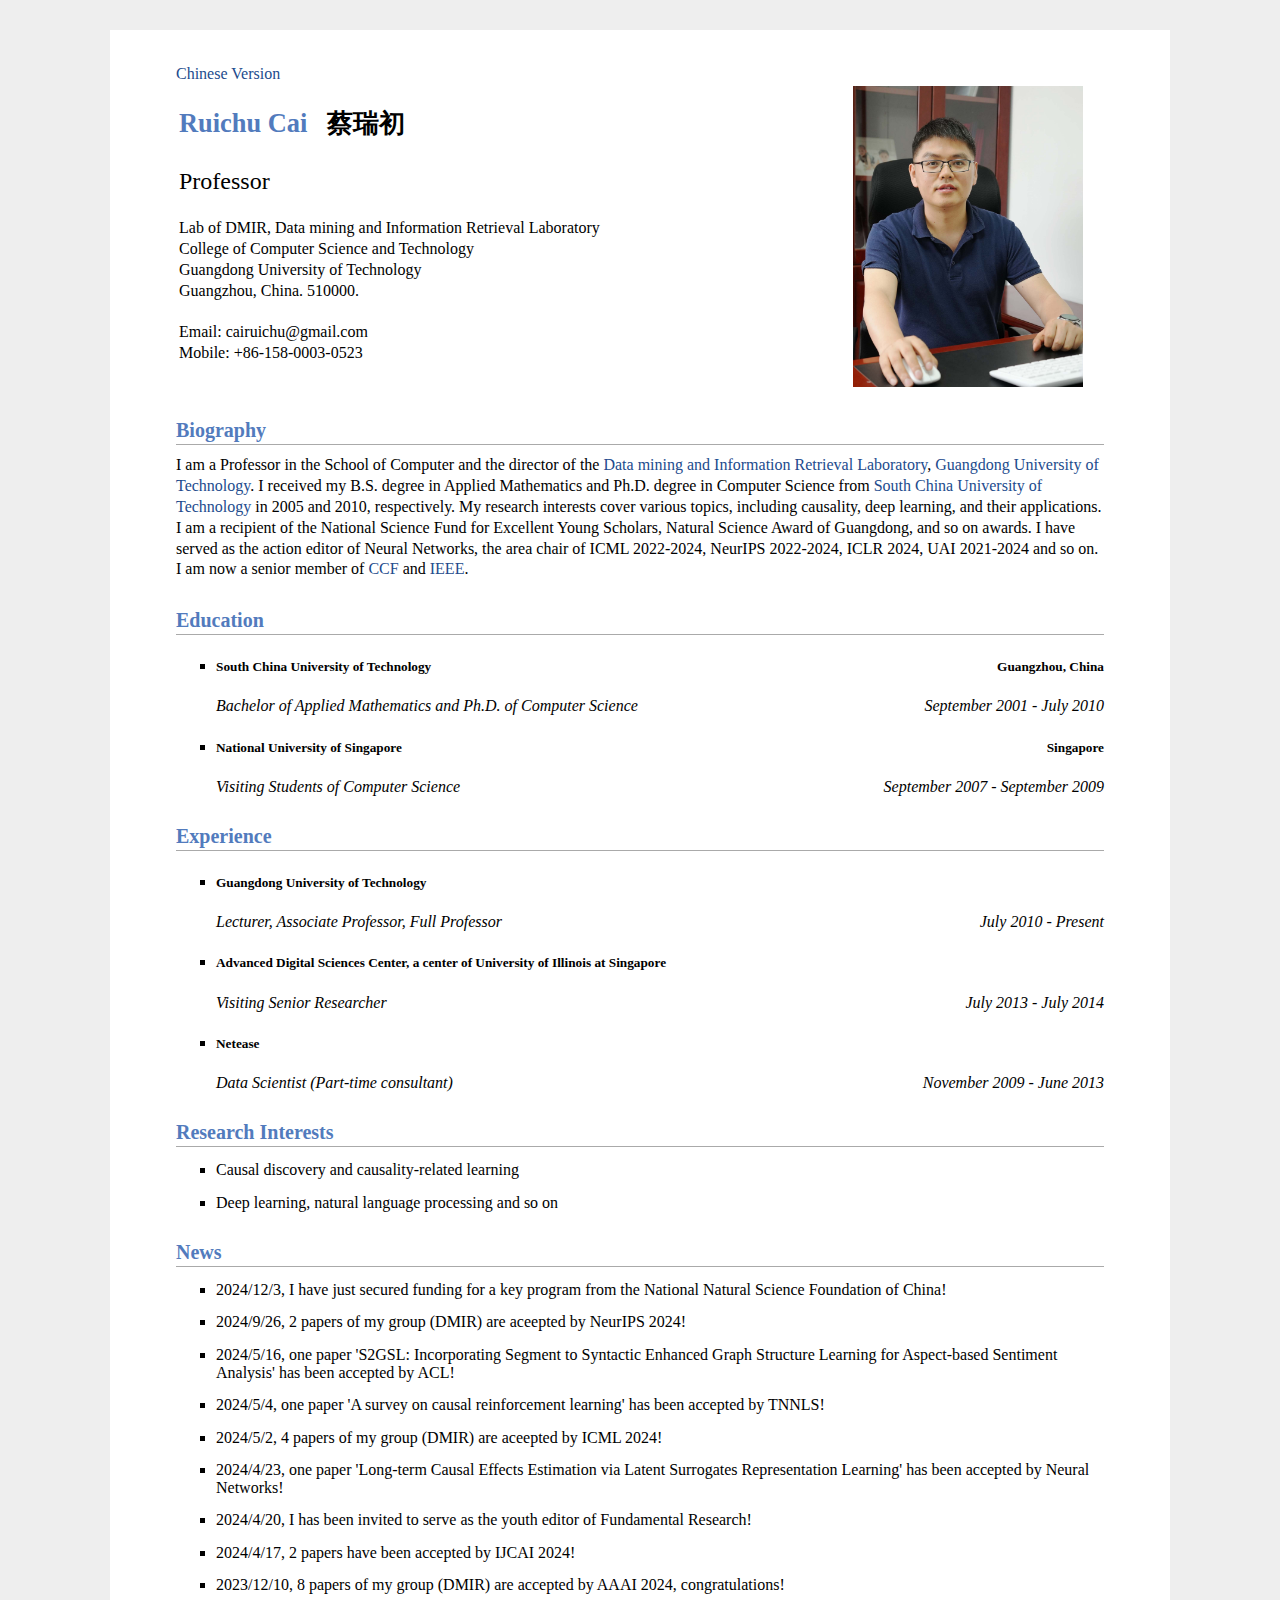
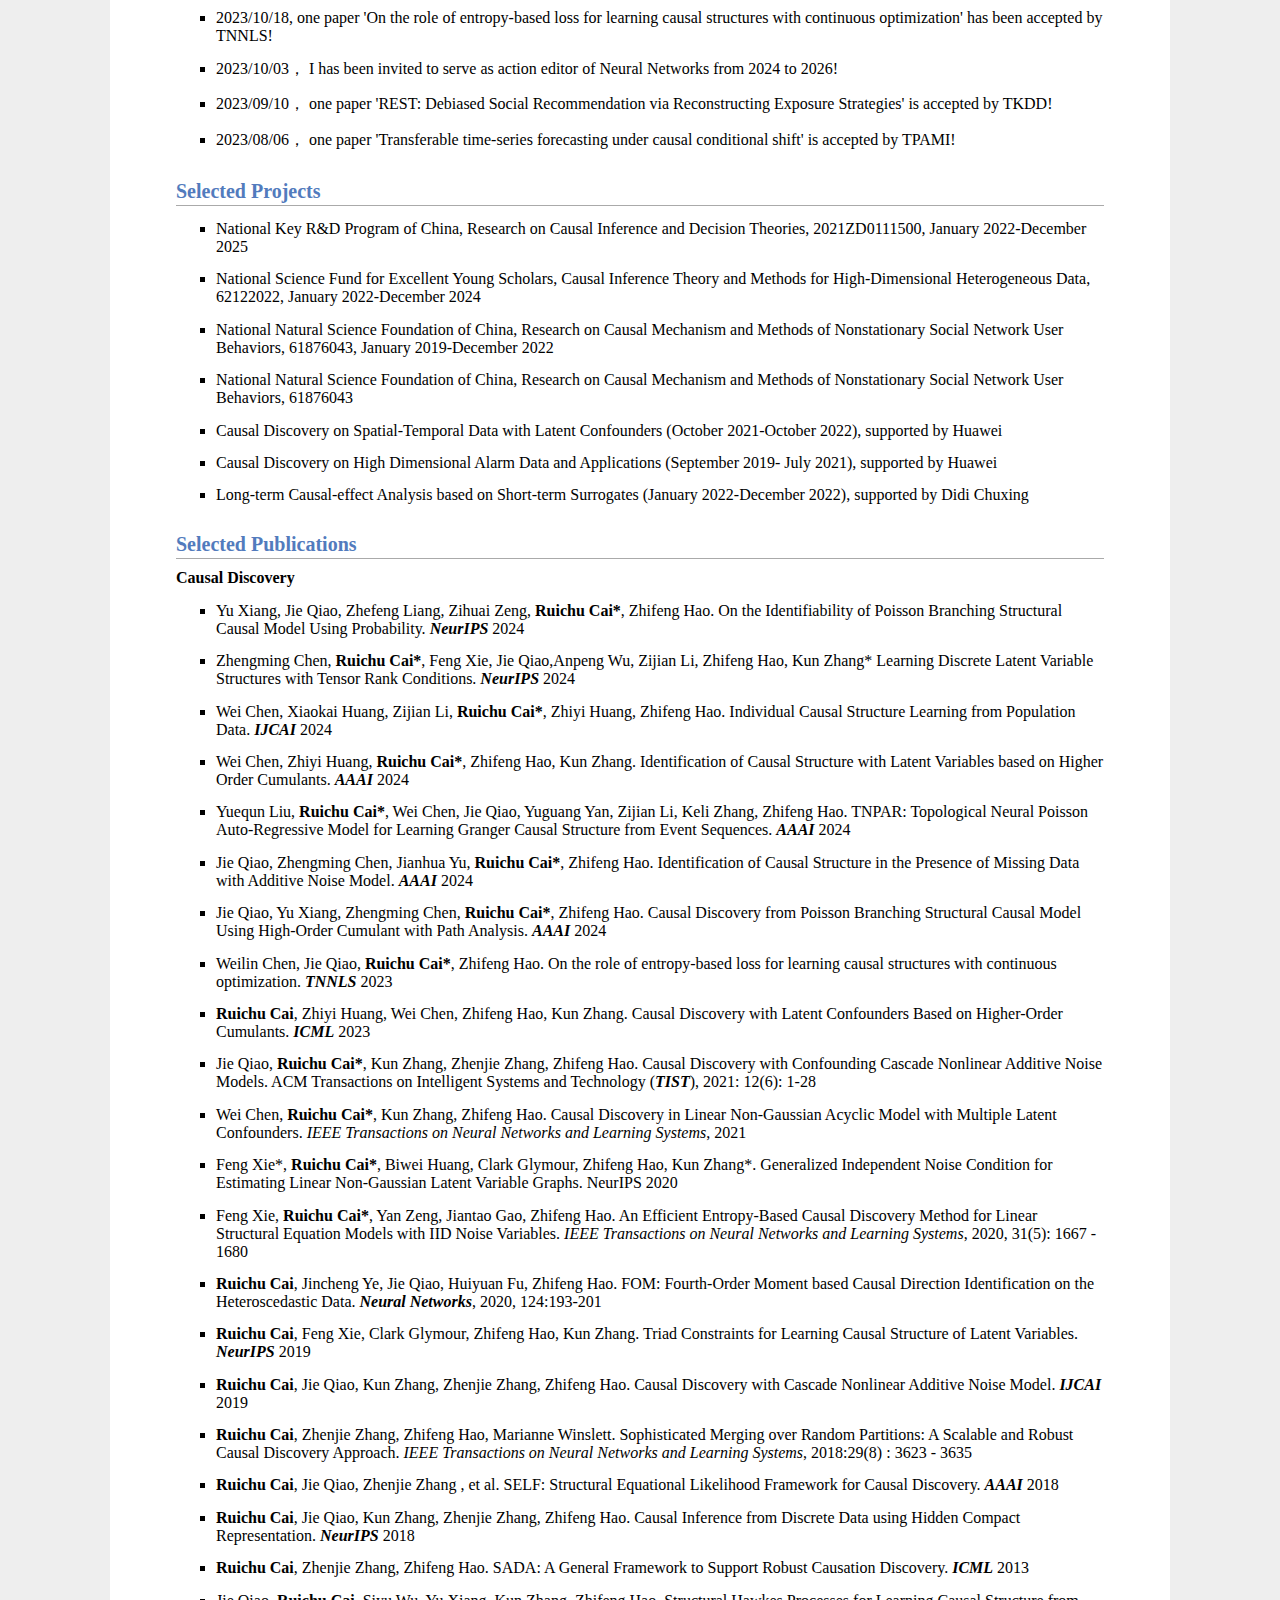
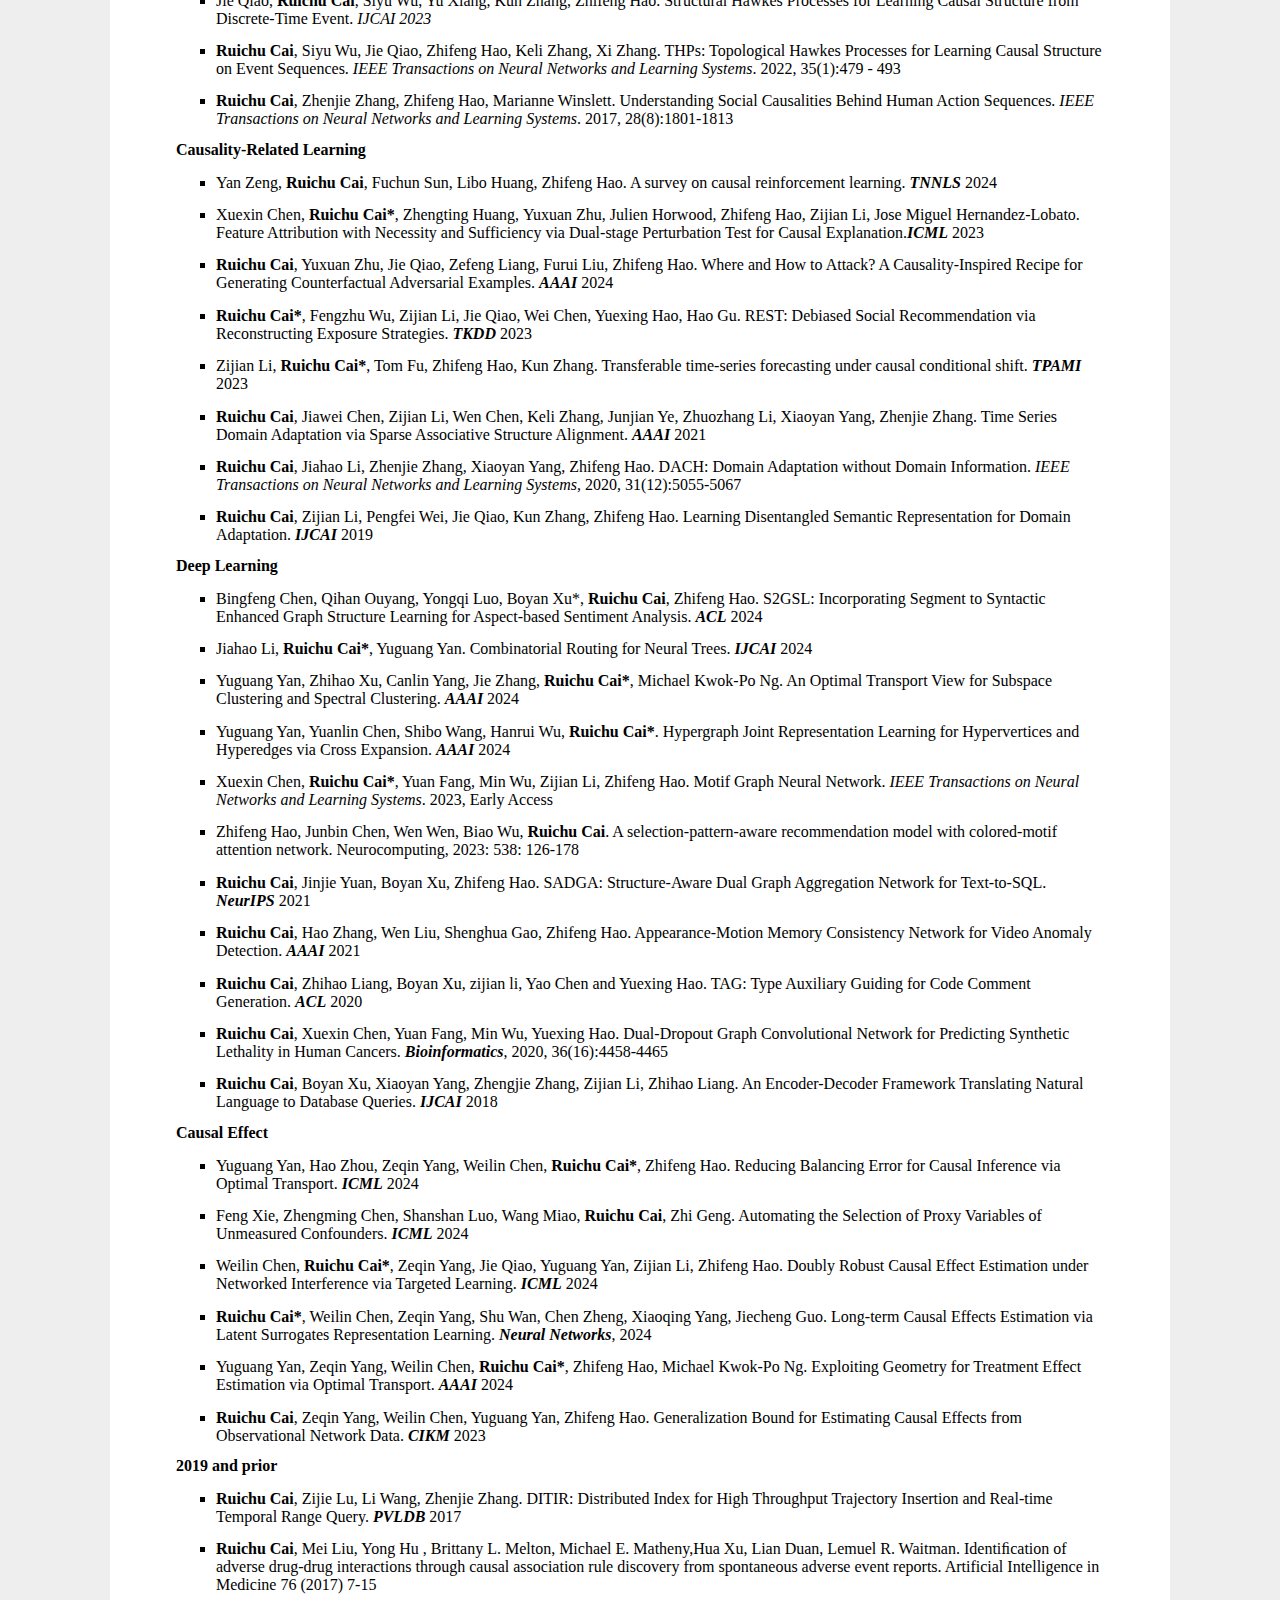
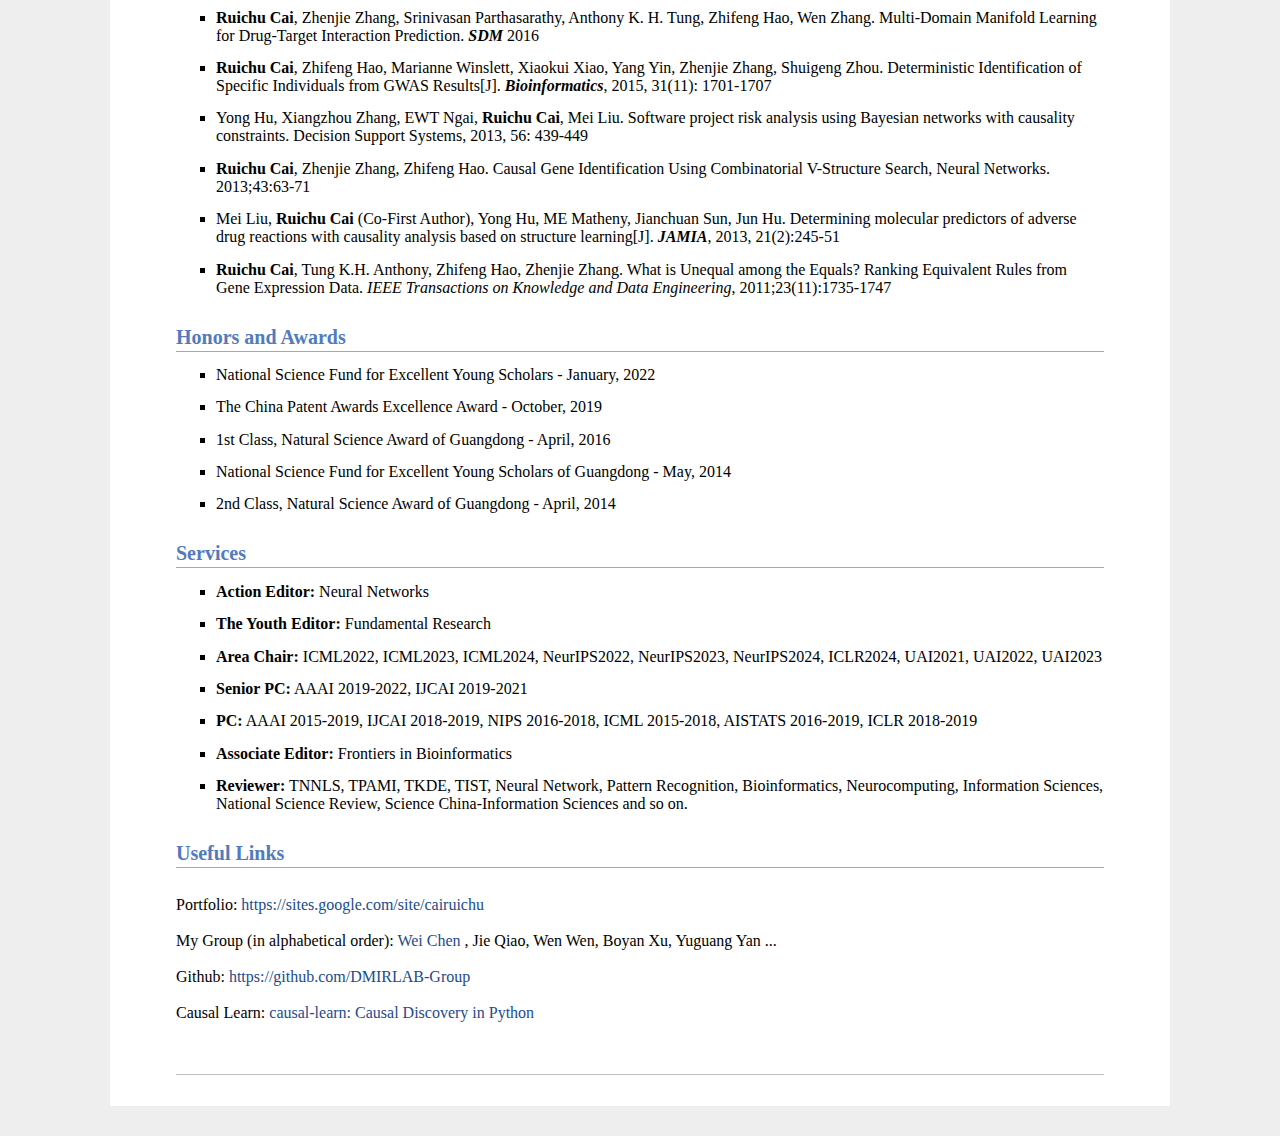
==== index.html @ 4e16a110 "Update index.html" ====
<head>
<meta name="description" content="Ruichu Cai&#39;s home page">
<meta name="google-site-verification" content="o7wvPRl4V-PTbiY5stzY3E6vs7CcZXkV3o9WI9zPx5w" />
<link rel="stylesheet" href="css/jemdoc.css" type="text/css">
<link rel="shortcut icon" href="images/gdut.png">
<title>Ruichu Cai's Homepage @ GuangDong University of Technology</title>
</head>
<body> 
<div id="layout-content" style="margin-top:25px">
<a href="/zh-cn">Chinese Version</a>

<table>
    <tbody>
        <tr>
            <td width="670">
                <div id="toptitle">
<!--                     <h1>Ruichu Cai &nbsp; <img src="images/crc_chinesename.png" height="35px" style="margin-bottom:-5px" alt=''></h1> -->
		<h1>Ruichu Cai &nbsp; <span style="color:#000000">蔡瑞初</span></h1>
                </div>
                <p>
                    <FONT size=5 face="Times New Roman">Professor</FONT><br>
                    <br>
                    Lab of DMIR, Data mining and Information Retrieval Laboratory<br>
                    College of Computer Science and Technology<br>
                    Guangdong University of Technology <br>
                    Guangzhou, China. 510000.<br>
                    <br>
                    Email: cairuichu@gmail.com
                    <br>
                    Mobile: +86-158-0003-0523
 
                </p>
            </td>
            <td>
                <img src="images/crc_photo.jpg" border="0" width="230">
            </td>
        </tr>
    </tbody>
</table>


<h2>Biography</h2>
<p>
    I am a Professor in the School of Computer and the director of the <a href="https://dmir.gdut.edu.cn/">Data mining and Information Retrieval Laboratory</a>, <a href="https://www.gdut.edu.cn/">Guangdong University of Technology</a>.
    I received my B.S. degree in Applied Mathematics and Ph.D. degree in Computer Science from <a href="https://www.scut.edu.cn/">South China University of Technology</a> in 2005 and 2010, respectively.
    My research interests cover various topics, including causality, deep learning, and their applications.
    I am a recipient of the National Science Fund for Excellent Young Scholars, Natural Science Award of Guangdong, and so on awards.
 <!--   I have served as the area chair of ICML 2022-2023, NeurIPS 2022-2023, senior PC for AAAI 2019-2022, IJCAI 2019-2022, and so on.
    I am now a member of <a href="https://www.acm.org/">ACM</a> and <a href="https://www.ccf.org.cn/">CCF</a>, and a senior member of <a href="http://www.ieee.org/">IEEE</a>.		-->
I have served as the action editor of Neural Networks, the area chair of ICML 2022-2024, NeurIPS 2022-2024, ICLR 2024, UAI 2021-2024 and so on. I am now a senior member of <a href="https://www.ccf.org.cn/">CCF</a> and <a href="http://www.ieee.org/">IEEE</a>.
</p>

<h2>Education</h2>

<ul>
    <li>
	    <h5>South China University of Technology <span style="float:right;text-align:right">Guangzhou, China</span></h5>
<!--         <span style="float:left;text-align:left"><strong>South China University of Technology</strong></span> -->
        
    </li>
    <li style="list-style:none;">
         <div><i style="float:left; text-align:left">Bachelor of Applied Mathematics and Ph.D. of Computer Science</i>
      <i style="float:right;text-align:right">September 2001 - July 2010</i></div>
		
   </li>
    <br>
    <li>
	    <h5>National University of Singapore <span style="float:right;text-align:right">Singapore</span></h5>
<!--         <span style="float:left; text-align:left"><strong>National University of Singapore</strong></span> -->
        
    </li>
    <li style="list-style:none;">
        <span style="float:left; text-align:left"><i>Visiting Students of Computer Science</i></span>
        <span style="float:right;text-align:right"><i>September 2007 - September 2009</i></span>
    </li>
</ul>	
<br>


<h2>Experience</h2>
<ul>
    <li>
	    <h5>
		    Guangdong University of Technology
	    </h5>
<!--         <div style="float:left;text-align:left"><strong>Guangdong University of Technology</strong></div> -->

    </li>
    <li style="list-style:none;">
        <span style="float:left; text-align:left"><i>Lecturer, Associate Professor, Full Professor</i></span>
        <span style="float:right;text-align:right"><i>July 2010 - Present</i></span>
    </li>
    <br>
    <li>
	    <h5>Advanced Digital Sciences Center, a center of University of Illinois at Singapore</h5>
<!--         <span style="float:left; text-align:left"><strong>Advanced Digital Sciences Center, a center of University of Illinois at Singapore</strong></span> -->

    </li>
    <li style="list-style:none;">
        <span style="float:left; text-align:left"><i>Visiting Senior Researcher</i></span>
        <span style="float:right;text-align:right"><i>July 2013 - July 2014</i></span>
    </li>
    <br>
    <li>
	    <h5>Netease</h5>
<!--         <span style="float:left; text-align:left"><strong>Netease</strong></span> -->

    </li>
    <li style="list-style:none;">
        <span style="float:left; text-align:left"><i>Data Scientist (Part-time consultant)</i></span>
        <span style="float:right;text-align:right"><i> November 2009 - June 2013</i></span>
    </li>

</ul>
<br>
<h2>Research Interests</h2>
<ul>
	<li>
        Causal discovery and causality-related learning
    </li>
	<li>
        Deep learning, natural language processing and so on
    </li>

</ul>

<h2>News</h2>
<ul>
	<li>
2024/12/3, I have just secured funding for a key program from the National Natural Science Foundation of China!
	</li>
	<li>
2024/9/26, 2 papers of my group (DMIR) are aceepted by NeurIPS 2024!
	</li>
	<li>
2024/5/16, one paper 'S2GSL: Incorporating Segment to Syntactic Enhanced Graph Structure Learning for Aspect-based Sentiment Analysis' has been accepted by ACL!
	<li>
2024/5/4, one paper 'A survey on causal reinforcement learning' has been accepted by TNNLS!
	</li>
	<li>
2024/5/2, 4 papers of my group (DMIR) are aceepted by ICML 2024!
	</li>
	<li>
2024/4/23, one paper 'Long-term Causal Effects Estimation via Latent Surrogates Representation Learning' has been accepted by Neural Networks!
	</li>
	<li>
2024/4/20, I has been invited to serve as the youth editor of Fundamental Research!
	</li>
	<li>
2024/4/17, 2 papers have been accepted by IJCAI 2024!
	</li>
	<li>
2023/12/10, 8 papers of my group (DMIR) are accepted by AAAI 2024, congratulations!		
	</li>
	<li>
2023/10/18, one paper 'On the role of entropy-based loss for learning causal structures with continuous optimization' has been accepted by TNNLS!
	</li>
	<li>
2023/10/03， I has been invited to serve as action editor of Neural Networks from 2024 to 2026!
	 </li>
	<li>
 2023/09/10， one paper 'REST: Debiased Social Recommendation via Reconstructing Exposure Strategies' is accepted by TKDD!
	 </li>
	<li>
2023/08/06， one paper 'Transferable time-series forecasting under causal conditional shift' is accepted by TPAMI!
	 </li>
		
</ul>
<h2>Selected Projects</h2>
<ul>
    <li>
        National Key R&D Program of China, Research on Causal Inference and Decision Theories, 2021ZD0111500, January 2022-December 2025
    </li>
    <li>
        National Science Fund for Excellent Young Scholars, Causal Inference Theory and Methods for High-Dimensional Heterogeneous Data, 62122022, January 2022-December 2024
    </li>
    <li>
        National Natural Science Foundation of China, Research on Causal Mechanism and Methods of Nonstationary Social Network User Behaviors, 61876043, January 2019-December 2022

    </li>
    <li>
        National Natural Science Foundation of China, Research on Causal Mechanism and Methods of Nonstationary Social Network User Behaviors, 61876043
    </li>
    <li>
        Causal Discovery on Spatial-Temporal Data with Latent Confounders (October 2021-October 2022), supported by Huawei
    </li>
    <li>
        Causal Discovery on High Dimensional Alarm Data and Applications (September 2019- July 2021), supported by Huawei
    </li>
    <li>
        Long-term Causal-effect Analysis based on Short-term Surrogates (January 2022-December 2022), supported by Didi Chuxing
    </li>
</ul>



<h2>Selected Publications<small></small></h2>

<font size="3"><b>Causal Discovery</b></font>

<ul>
	<li>
	Yu Xiang, Jie Qiao, Zhefeng Liang, Zihuai Zeng, <b>Ruichu Cai*</b>, Zhifeng Hao. On the Identifiability of Poisson Branching Structural Causal Model Using Probability.  <i><b>NeurIPS</b></i> 2024
	</li>
	<li>
	Zhengming Chen, <b>Ruichu Cai*</b>, Feng Xie, Jie Qiao,Anpeng Wu, Zijian Li, Zhifeng Hao, Kun Zhang* Learning Discrete Latent Variable Structures with Tensor Rank Conditions. <i><b>NeurIPS</b></i> 2024
	</li>
	<li>
	Wei Chen, Xiaokai Huang, Zijian Li, <b>Ruichu Cai*</b>, Zhiyi Huang, Zhifeng Hao. Individual Causal Structure Learning from Population Data. <i><b>IJCAI</b></i> 2024
	</li>
	<li>
	Wei Chen, Zhiyi Huang, <b>Ruichu Cai*</b>, Zhifeng Hao, Kun Zhang. Identification of Causal Structure with Latent Variables based on Higher Order Cumulants. <i><b>AAAI</b></i> 2024
	</li>
	<li>
	Yuequn Liu, <b>Ruichu Cai*</b>, Wei Chen, Jie Qiao, Yuguang Yan, Zijian Li, Keli Zhang, Zhifeng Hao. TNPAR: Topological Neural Poisson Auto-Regressive Model for Learning Granger Causal Structure from Event Sequences. <i><b>AAAI</b></i> 2024
	</li>
	<li>
	Jie Qiao, Zhengming Chen, Jianhua Yu, <b>Ruichu Cai*</b>, Zhifeng Hao. Identification of Causal Structure in the Presence of Missing Data with Additive Noise Model. <i><b>AAAI</b></i> 2024
	</li>
	<li>
	Jie Qiao, Yu Xiang, Zhengming Chen, <b>Ruichu Cai*</b>, Zhifeng Hao. Causal Discovery from Poisson Branching Structural Causal Model Using High-Order Cumulant with Path Analysis. <i><b>AAAI</b></i> 2024
	</li>
	<li>
	Weilin Chen, Jie Qiao, <b>Ruichu Cai*</b>, Zhifeng Hao. On the role of entropy-based loss for learning causal structures with continuous optimization. <i><b>TNNLS</b></i> 2023
	</li>
   <li>
	<b>Ruichu Cai</b>, Zhiyi Huang, Wei Chen, Zhifeng Hao, Kun Zhang. Causal Discovery with Latent Confounders Based on Higher-Order Cumulants. <i><b>ICML</b></i> 2023
    </li>
    <li>
        Jie Qiao, <b>Ruichu Cai*</b>, Kun Zhang, Zhenjie Zhang, Zhifeng Hao. Causal Discovery with Confounding Cascade Nonlinear Additive Noise Models. ACM Transactions on Intelligent Systems and Technology (<i><b>TIST</b></i>), 2021: 12(6): 1-28
    </li>
    <li>
        Wei Chen, <b>Ruichu Cai*</b>, Kun Zhang, Zhifeng Hao. Causal Discovery in Linear Non-Gaussian Acyclic Model with Multiple Latent Confounders. <i>IEEE Transactions on Neural Networks and Learning Systems</i>, 2021
    </li>
	<li>
		Feng Xie*, <b>Ruichu Cai*</b>, Biwei Huang, Clark Glymour, Zhifeng Hao, Kun Zhang*. Generalized Independent Noise Condition for Estimating Linear Non-Gaussian Latent Variable Graphs. NeurIPS 2020

	</li>
    <li>
        Feng Xie, <b>Ruichu Cai*</b>, Yan Zeng, Jiantao Gao, Zhifeng Hao. An Efficient Entropy-Based Causal Discovery Method for Linear Structural Equation Models with IID Noise Variables. <i>IEEE Transactions on Neural Networks and Learning Systems</i>, 2020, 31(5): 1667 - 1680
    </li>
    <li>
        <b>Ruichu Cai</b>, Jincheng Ye, Jie Qiao, Huiyuan Fu, Zhifeng Hao. FOM: Fourth-Order Moment based Causal Direction Identification on the Heteroscedastic Data. <i><b>Neural Networks</b></i>, 2020, 124:193-201
    </li>
    <li>
        <b>Ruichu Cai</b>, Feng Xie, Clark Glymour, Zhifeng Hao, Kun Zhang. Triad Constraints for Learning Causal Structure of Latent Variables. <i><b>NeurIPS</b></i> 2019
    </li>
    <li>
        <b>Ruichu Cai</b>, Jie Qiao, Kun Zhang, Zhenjie Zhang, Zhifeng Hao. Causal Discovery with Cascade Nonlinear Additive Noise Model. <i><b>IJCAI</b></i> 2019
    </li>
    <li>
        <b>Ruichu Cai</b>, Zhenjie Zhang, Zhifeng Hao, Marianne Winslett. Sophisticated Merging over Random Partitions: A Scalable and Robust Causal Discovery Approach. <i>IEEE Transactions on Neural Networks and Learning Systems</i>, 2018:29(8) : 3623 - 3635
    </li>
    <li>
        <b>Ruichu Cai</b>, Jie Qiao, Zhenjie Zhang , et al. SELF: Structural Equational Likelihood Framework for Causal Discovery. <i><b>AAAI</b></i> 2018
    </li>
    <li>
        <b>Ruichu Cai</b>, Jie Qiao, Kun Zhang, Zhenjie Zhang, Zhifeng Hao. Causal Inference from Discrete Data using Hidden Compact Representation. <i><b>NeurIPS</b></i> 2018
    </li>
    <li>
        <b>Ruichu Cai</b>, Zhenjie Zhang, Zhifeng Hao. SADA: A General Framework to Support Robust Causation Discovery. <i><b>ICML</b></i> 2013
    </li>
</ul>

	<ul>
    <li>
	Jie Qiao, <b>Ruichu Cai</b>, Siyu Wu, Yu Xiang, Kun Zhang, Zhifeng Hao. Structural Hawkes Processes for Learning Causal Structure from Discrete-Time Event. <i>IJCAI 2023</i>
    </li>    
    <li>
	<b>Ruichu Cai</b>, Siyu Wu, Jie Qiao, Zhifeng Hao, Keli Zhang, Xi Zhang. THPs: Topological Hawkes Processes for Learning Causal Structure on Event Sequences. <i>IEEE Transactions on Neural Networks and Learning Systems</i>. 2022, 35(1):479 - 493
    </li>
    <li>
        <b>Ruichu Cai</b>, Zhenjie Zhang, Zhifeng Hao, Marianne Winslett. Understanding Social Causalities Behind Human Action Sequences. <i>IEEE Transactions on Neural Networks and Learning Systems</i>. 2017, 28(8):1801-1813
    </li>
</ul>

<font size="3"><b>Causality-Related Learning</b></font>

<ul>
<li>
	Yan Zeng, <b>Ruichu Cai</b>, Fuchun Sun, Libo Huang, Zhifeng Hao. A survey on causal reinforcement learning. <i><b>TNNLS</b></i> 2024
</li>
<li>
	Xuexin Chen, <b>Ruichu Cai*</b>, Zhengting Huang, Yuxuan Zhu, Julien Horwood, Zhifeng Hao, Zijian Li, Jose Miguel Hernandez-Lobato. Feature Attribution with Necessity and Sufficiency via Dual-stage Perturbation Test for Causal Explanation.<i><b>ICML</b></i> 2023
</li>
<li>
	<b>Ruichu Cai</b>, Yuxuan Zhu, Jie Qiao, Zefeng Liang, Furui Liu, Zhifeng Hao.  Where and How to Attack? A Causality-Inspired Recipe for Generating Counterfactual Adversarial Examples. <i><b>AAAI</b></i> 2024
</li>
<li>
	<b>Ruichu Cai*</b>, Fengzhu Wu, Zijian Li, Jie Qiao, Wei Chen, Yuexing Hao, Hao Gu. REST: Debiased Social Recommendation via Reconstructing Exposure Strategies. <i><b>TKDD</b></i> 2023
</li>
	<li>
        Zijian Li, <b>Ruichu Cai*</b>, Tom Fu, Zhifeng Hao, Kun Zhang. Transferable time-series forecasting under causal conditional shift. <i><b>TPAMI</b></i> 2023
    </li>
    <li>
        <b>Ruichu Cai</b>, Jiawei Chen, Zijian Li, Wen Chen, Keli Zhang, Junjian Ye, Zhuozhang Li, Xiaoyan Yang, Zhenjie Zhang. Time Series Domain Adaptation via Sparse Associative Structure Alignment. <i><b>AAAI</b></i> 2021
    </li>
	<li>
	<b>Ruichu Cai</b>, Jiahao Li, Zhenjie Zhang, Xiaoyan Yang, Zhifeng Hao. DACH: Domain Adaptation without Domain Information. <i>IEEE Transactions on Neural Networks and Learning Systems</i>, 2020, 31(12):5055-5067
	</li>
    <li>
        <b>Ruichu Cai</b>, Zijian Li, Pengfei Wei, Jie Qiao, Kun Zhang, Zhifeng Hao. Learning Disentangled Semantic Representation for Domain Adaptation. <i><b>IJCAI</b></i> 2019
    </li>
</ul>



<font size="3"><b>Deep Learning</b></font>

<ul>
<li>
	Bingfeng Chen, Qihan Ouyang, Yongqi Luo, Boyan Xu*, <b>Ruichu Cai</b>, Zhifeng Hao. S2GSL: Incorporating Segment to Syntactic Enhanced Graph Structure Learning for Aspect-based Sentiment Analysis. <i><b>ACL</b></i> 2024
</li>
<li>
	Jiahao Li, <b>Ruichu Cai*</b>, Yuguang Yan. Combinatorial Routing for Neural Trees. <i><b>IJCAI</b></i> 2024
</li>
<li>
	Yuguang Yan, Zhihao Xu, Canlin Yang, Jie Zhang, <b>Ruichu Cai*</b>, Michael Kwok-Po Ng. An Optimal Transport View for Subspace Clustering and Spectral Clustering. <i><b>AAAI</b></i> 2024
</li>
<li>
	Yuguang Yan, Yuanlin Chen, Shibo Wang, Hanrui Wu, <b>Ruichu Cai*</b>. Hypergraph Joint Representation Learning for Hypervertices and Hyperedges via Cross Expansion. <i><b>AAAI</b></i> 2024
</li>
	<li>
	Xuexin Chen, <b>Ruichu Cai*</b>, Yuan Fang, Min Wu, Zijian Li, Zhifeng Hao. Motif Graph Neural Network. <i>IEEE Transactions on Neural Networks and Learning Systems</i>. 2023, Early Access	
	 </li>

	<li>
	Zhifeng Hao, Junbin Chen, Wen Wen, Biao Wu, <b>Ruichu Cai</b>. A selection-pattern-aware recommendation model with colored-motif attention network. Neurocomputing, 2023: 538: 126-178	
	 </li>
    <li>
        <b>Ruichu Cai</b>, Jinjie Yuan, Boyan Xu, Zhifeng Hao. SADGA: Structure-Aware Dual Graph Aggregation Network for Text-to-SQL. <i><b>NeurIPS</b></i> 2021
    </li>
    <li>
        <b>Ruichu Cai</b>, Hao Zhang, Wen Liu, Shenghua Gao, Zhifeng Hao. Appearance-Motion Memory Consistency Network for Video Anomaly Detection. <i><b>AAAI</b></i> 2021
    </li>
    <li>
        <b>Ruichu Cai</b>, Zhihao Liang, Boyan Xu, zijian li, Yao Chen and Yuexing Hao. TAG: Type Auxiliary Guiding for Code Comment Generation. <i><b>ACL</b></i> 2020
   </li>
   <li>
        <b>Ruichu Cai</b>, Xuexin Chen, Yuan Fang, Min Wu, Yuexing Hao. Dual-Dropout Graph Convolutional Network for Predicting Synthetic Lethality in Human Cancers. <i><b>Bioinformatics</b></i>, 2020, 36(16):4458-4465
    </li>
    <li>
        <b>Ruichu Cai</b>, Boyan Xu, Xiaoyan Yang, Zhengjie Zhang, Zijian Li, Zhihao Liang. An Encoder-Decoder Framework Translating Natural Language to Database Queries. <i><b>IJCAI</b></i> 2018
    </li>
</ul>

<font size="3"><b>Causal Effect </b></font>
<ul>
	<li>
	Yuguang Yan, Hao Zhou, Zeqin Yang, Weilin Chen, <b>Ruichu Cai*</b>, Zhifeng Hao. Reducing Balancing Error for Causal Inference via Optimal Transport. <i><b>ICML</b></i> 2024
	</li>
	<li>
	Feng Xie, Zhengming Chen, Shanshan Luo, Wang Miao, <b>Ruichu Cai</b>, Zhi Geng. Automating the Selection of Proxy Variables of Unmeasured Confounders. <i><b>ICML</b></i> 2024
	</li>
	<li>
	Weilin Chen, <b>Ruichu Cai*</b>, Zeqin Yang, Jie Qiao, Yuguang Yan, Zijian Li, Zhifeng Hao. Doubly Robust Causal Effect Estimation under Networked Interference via Targeted Learning. <i><b>ICML</b></i> 2024
	</li>
	<li>
<b>Ruichu Cai*</b>, Weilin Chen, Zeqin Yang, Shu Wan, Chen Zheng, Xiaoqing Yang, Jiecheng Guo. Long-term Causal Effects Estimation via Latent Surrogates Representation Learning. <i><b>Neural Networks</b></i>, 2024
</li>
	<li>
	Yuguang Yan, Zeqin Yang, Weilin Chen, <b>Ruichu Cai*</b>, Zhifeng Hao, Michael Kwok-Po Ng. Exploiting Geometry for Treatment Effect Estimation via Optimal Transport. <i><b>AAAI</b></i> 2024
	</li>
	<li>
	<b>Ruichu Cai</b>, Zeqin Yang, Weilin Chen, Yuguang Yan, Zhifeng Hao. Generalization Bound for Estimating Causal Effects from Observational Network Data. <i><b>CIKM</b></i> 2023
	</li>
</ul>
	
<font size="3"><b>2019 and prior</b></font>
<ul>
    <li>
        <b>Ruichu Cai</b>, Zijie Lu, Li Wang, Zhenjie Zhang. DITIR: Distributed Index for High Throughput Trajectory Insertion and Real-time Temporal Range Query. <i><b>PVLDB</b></i> 2017
    </li>
	<li>
	<b>Ruichu Cai</b>, Mei Liu, Yong Hu , Brittany L. Melton, Michael E. Matheny,Hua Xu, Lian Duan, Lemuel R. Waitman. Identiﬁcation of adverse drug-drug interactions through causal association rule discovery from spontaneous adverse event reports. Artificial Intelligence in Medicine 76 (2017) 7-15
	</li>
    <li>
        <b>Ruichu Cai</b>, Zhenjie Zhang, Srinivasan Parthasarathy, Anthony K. H. Tung, Zhifeng Hao, Wen Zhang. Multi-Domain Manifold Learning for Drug-Target Interaction Prediction. <i><b>SDM</b></i> 2016
    </li>

    <li>
        <b>Ruichu Cai</b>, Zhifeng Hao, Marianne Winslett, Xiaokui Xiao, Yang Yin, Zhenjie Zhang, Shuigeng Zhou. Deterministic Identification of Specific Individuals from GWAS Results[J]. <i><b>Bioinformatics</b></i>, 2015, 31(11): 1701-1707
    </li>
	<li>
	Yong Hu, Xiangzhou Zhang, EWT Ngai, <b>Ruichu Cai</b>, Mei Liu. Software project risk analysis using Bayesian networks with causality constraints. Decision Support Systems, 2013, 56: 439-449
	</li>
	<li>
	<b>Ruichu Cai</b>, Zhenjie Zhang, Zhifeng Hao. Causal Gene Identification Using Combinatorial V-Structure Search, Neural Networks. 2013;43:63-71	
	</li>
	<li>
		Mei Liu, <b>Ruichu Cai</b> (Co-First Author), Yong Hu, ME Matheny, Jianchuan Sun, Jun Hu. Determining molecular predictors of adverse drug reactions with causality analysis based on structure learning[J]. <i><b>JAMIA</b></i>, 2013, 21(2):245-51

	</li>
    <li>
        <b>Ruichu Cai</b>, Tung K.H. Anthony, Zhifeng Hao, Zhenjie Zhang. What is Unequal among the Equals? Ranking Equivalent Rules from Gene Expression Data. <i>IEEE Transactions on Knowledge and Data Engineering</i>, 2011;23(11):1735-1747
    </li>
</ul>





<h2>Honors and Awards<small></small></h2>
    <ul>
        <li>
            National Science Fund for Excellent Young Scholars - January, 2022
        </li>
        <li>
            The China Patent Awards Excellence Award - October, 2019
        </li>
        <li>
            1st Class, Natural Science Award of Guangdong - April, 2016
        </li>
        <li>
            National Science Fund for Excellent Young Scholars of Guangdong - May, 2014
        </li>
        <li>
            2nd Class, Natural Science Award of Guangdong - April, 2014
        </li>
    </ul>

<h2>Services<small></small></h2>
    <ul>
	     <li>
            <strong>Action Editor:</strong> Neural Networks
        </li>
	    <li>
            <strong> The Youth Editor:</strong> Fundamental Research
        </li>
        <li>
            <strong>Area Chair:</strong> ICML2022, ICML2023, ICML2024, NeurIPS2022, NeurIPS2023, NeurIPS2024, ICLR2024, UAI2021, UAI2022, UAI2023
        </li>
        <li>
            <strong>Senior PC:</strong> AAAI 2019-2022, IJCAI 2019-2021
        </li>
        <li>
            <strong>PC:</strong> AAAI 2015-2019, IJCAI 2018-2019, NIPS 2016-2018, ICML 2015-2018, AISTATS 2016-2019, ICLR 2018-2019
        </li>
        <li>
            <strong>Associate Editor:</strong> Frontiers in Bioinformatics
        </li>
        <li>
            <strong>Reviewer:</strong> TNNLS, TPAMI, TKDE, TIST, Neural Network, Pattern Recognition, Bioinformatics, Neurocomputing, Information Sciences, National Science Review, Science China-Information Sciences and so on.
        </li>
    </ul>
	
<h2>Useful Links</h2>
<br>
Portfolio:  <a href="https://sites.google.com/site/cairuichu">https://sites.google.com/site/cairuichu </a>
<br>
<br>
My Group (in alphabetical order):   <a href="https://chenweidelight.github.io/">Wei Chen </a>, Jie Qiao, Wen Wen, Boyan Xu, Yuguang Yan ... 
<br>	
<br>
Github: <a href="https://github.com/DMIRLAB-Group">https://github.com/DMIRLAB-Group
</a>
<br>
<br>
Causal Learn: <a href="https://github.com/py-why/causal-learn"> causal-learn: Causal Discovery in Python
</a>
	
<div id="footer">
    <div id="footer-text"></div>
</div>

</div>


</body>
---- css/jemdoc.css ----
/* Default css file for jemdoc. */

table#tlayout {
    border: none;
    border-collapse: separate;
    background: white;
}
/*
body {
    background: white;
    padding-bottom: 8px;
    margin: 0;
}
*/
html {
  background-color: #eeeeee;
}

body {
  font-family: Georgia, serif;
  color: #000;
  background-color: #ffffff;
  text-align:left; /* for IE */
  margin-top: 30px;
  margin-bottom: 30px;
  margin-left: auto;
  margin-right: auto;
  padding-left:  50px;
  padding-right: 50px;
  padding-top: 10px;
  padding-bottom: 30px;
  max-width: 960px;
}

#layout-menu {
    background: #f6f6f6;
    border: 1px solid #dddddd;
    padding-top: 0.5em;
    padding-left: 8px;
    padding-right: 8px;
    font-size: 1.0em;
    width: auto;
    white-space: nowrap;
    text-align: left;
    vertical-align: top;
}

#layout-menu td {
    background: #f4f4f4;
    vertical-align: top;
}

#layout-content {
    padding-top: 0.0em;
    padding-left: 1.0em;
    padding-right: 1.0em;
    border: none;
    background: white;
    text-align: left;
    vertical-align: top;
}

#layout-menu a {
    line-height: 1.5em;
    margin-left: 0.5em;
}

tt {
    background: #ffffdd;
}

pre, tt {
    font-size: 90%;
    font-family: monaco, monospace;
}

a, a > tt {
    color: #224b8d;
    text-decoration: none;
}

a:hover {
    border-bottom: 1px gray dotted;
}

#layout-menu a.current:link, #layout-menu a.current:visited {
    color: #022b6d;
    border-bottom: 1px gray solid;
}
#layout-menu a:link, #layout-menu a:visited, #layout-menu a:hover {
    color: #527bbd;
    text-decoration: none;
}
#layout-menu a:hover {
    text-decoration: none;
}

div.menu-category {
    border-bottom: 1px solid gray;
    margin-top: 0.8em;
    padding-top: 0.2em;
    padding-bottom: 0.1em;
    font-weight: bold;
}

div.menu-item {
    padding-left: 16px;
    text-indent: -16px;
}

div#toptitle {
    padding-bottom: 0.2em;
    margin-bottom: 1.5em;
    /*border-bottom: 3px double gray;*/
}

/* Reduce space if we begin the page with a title. */
div#toptitle + h2, div#toptitle + h3 {
    margin-top: 0em;
}

div#subtitle {
    margin-top: 0.0em;
    margin-bottom: 0.0em;
    padding-top: 0em;
    padding-bottom: 0.1em;
}

em {
    font-style: italic;
}

strong {
    font-weight: bold;
}

h4{
    color:#222222;
}

h1, h2, h3 {
    color: #527bbd;
    margin-top: 0.7em;
    margin-bottom: 0.5em;
    padding-bottom: 0.2em;
    line-height: 1.0;
    padding-top: 0.5em;
    border-bottom: 1px solid #aaaaaa;
}

h1 p {
    color: #000000;
}

h1 {
    font-size: 165%;
    padding-bottom: 0.3em;
}

h2 {
    padding-top: 0.8em;
    font-size: 125%;
}

h2 + h3 {
    padding-top: 0.2em;
}

h3 {
    font-size: 110%;
    border-bottom: none;
}

p {
    margin-top: 0.0em;
    margin-bottom: 0.8em;
    padding: 0;
    line-height: 1.3;
}

pre {
    padding: 0;
    margin: 0;
}

div#footer {
    font-size: small;
    border-top: 1px solid #c0c0c0;
    padding-top: 0.1em;
    margin-top: 4.0em;
    color: #c0c0c0;
}

div#footer a {
    color: #80a0b0;
}

div#footer-text {
    float: left;
    padding-bottom: 8px;
}

ul, ol, dl {
    margin-top: 0.2em;
    padding-top: 0;
    margin-bottom: 0.8em;
}

dt {
    margin-top: 0.5em;
    margin-bottom: 0;
}

dl {
    margin-left: 20px;
}

dd {
    color: #222222;
}

dd > *:first-child {
    margin-top: 0;
}

ul {
    list-style-position: outside;
    list-style-type: square;
}

p + ul, p + ol {
    margin-top: -0.5em;
}

li {
    margin-top:0.9em;
}

ol {
    list-style-position: outside;
    list-style-type: decimal;
}

li p, dd p {
    margin-bottom: 0.3em;
}


ol ol {
    list-style-type: lower-alpha;
}

ol ol ol {
    list-style-type: lower-roman;
}

p + div.codeblock {
    margin-top: -0.6em;
}

div.codeblock, div.infoblock {
    margin-right: 0%;
    margin-top: 1.2em;
    margin-bottom: 1.3em;
}

div.blocktitle {
    font-weight: bold;
    color: #cd7b62;
    margin-top: 1.2em;
    margin-bottom: 0.1em;
}

div.blockcontent {
    border: 1px solid silver;
    padding: 0.3em 0.5em;
}

div.infoblock > div.blockcontent {
    background: #ffffee;
}

div.blockcontent p + ul, div.blockcontent p + ol {
    margin-top: 0.4em;
}

div.infoblock p {
    margin-bottom: 0em;
}

div.infoblock li p, div.infoblock dd p {
    margin-bottom: 0.5em;
}

div.infoblock p + p {
    margin-top: 0.8em;
}

div.codeblock > div.blockcontent {
    background: #f6f6f6;
}

span.pycommand {
    color: #000070;
}

span.statement {
    color: #008800;
}
span.builtin {
    color: #000088;
}
span.special {
    color: #990000;
}
span.operator {
    color: #880000;
}
span.error {
    color: #aa0000;
}
span.comment, span.comment > *, span.string, span.string > * {
    color: #606060;
}

@media print {
    #layout-menu { display: none; }
}

#fwtitle {
    margin: 2px;
}

#fwtitle #toptitle {
    padding-left: 0.5em;
    margin-bottom: 0.5em;
}

#layout-content h1:first-child, #layout-content h2:first-child, #layout-content h3:first-child {
    margin-top: -0.7em;
}

div#toptitle h1, #layout-content div#toptitle h1 {
    margin-bottom: 0.0em;
    padding-bottom: 0.1em;
    padding-top: 0;
    margin-top: 0.5em;
    border-bottom: none;
}

img.eq {
    padding: 0;
    padding-left: 0.1em;
    padding-right: 0.1em;
    margin: 0;
}

img.eqwl {
    padding-left: 2em;
    padding-top: 0.6em;
    padding-bottom: 0.2em;
    margin: 0;
}

table + table {
    margin-top: 1em;
}

tr.heading {
    font-weight: bold;
    border-bottom: 2px solid black;
}

img {
    border: none;
}

table.imgtable, table.imgtable td {
    border: none;
    text-align: left;
}
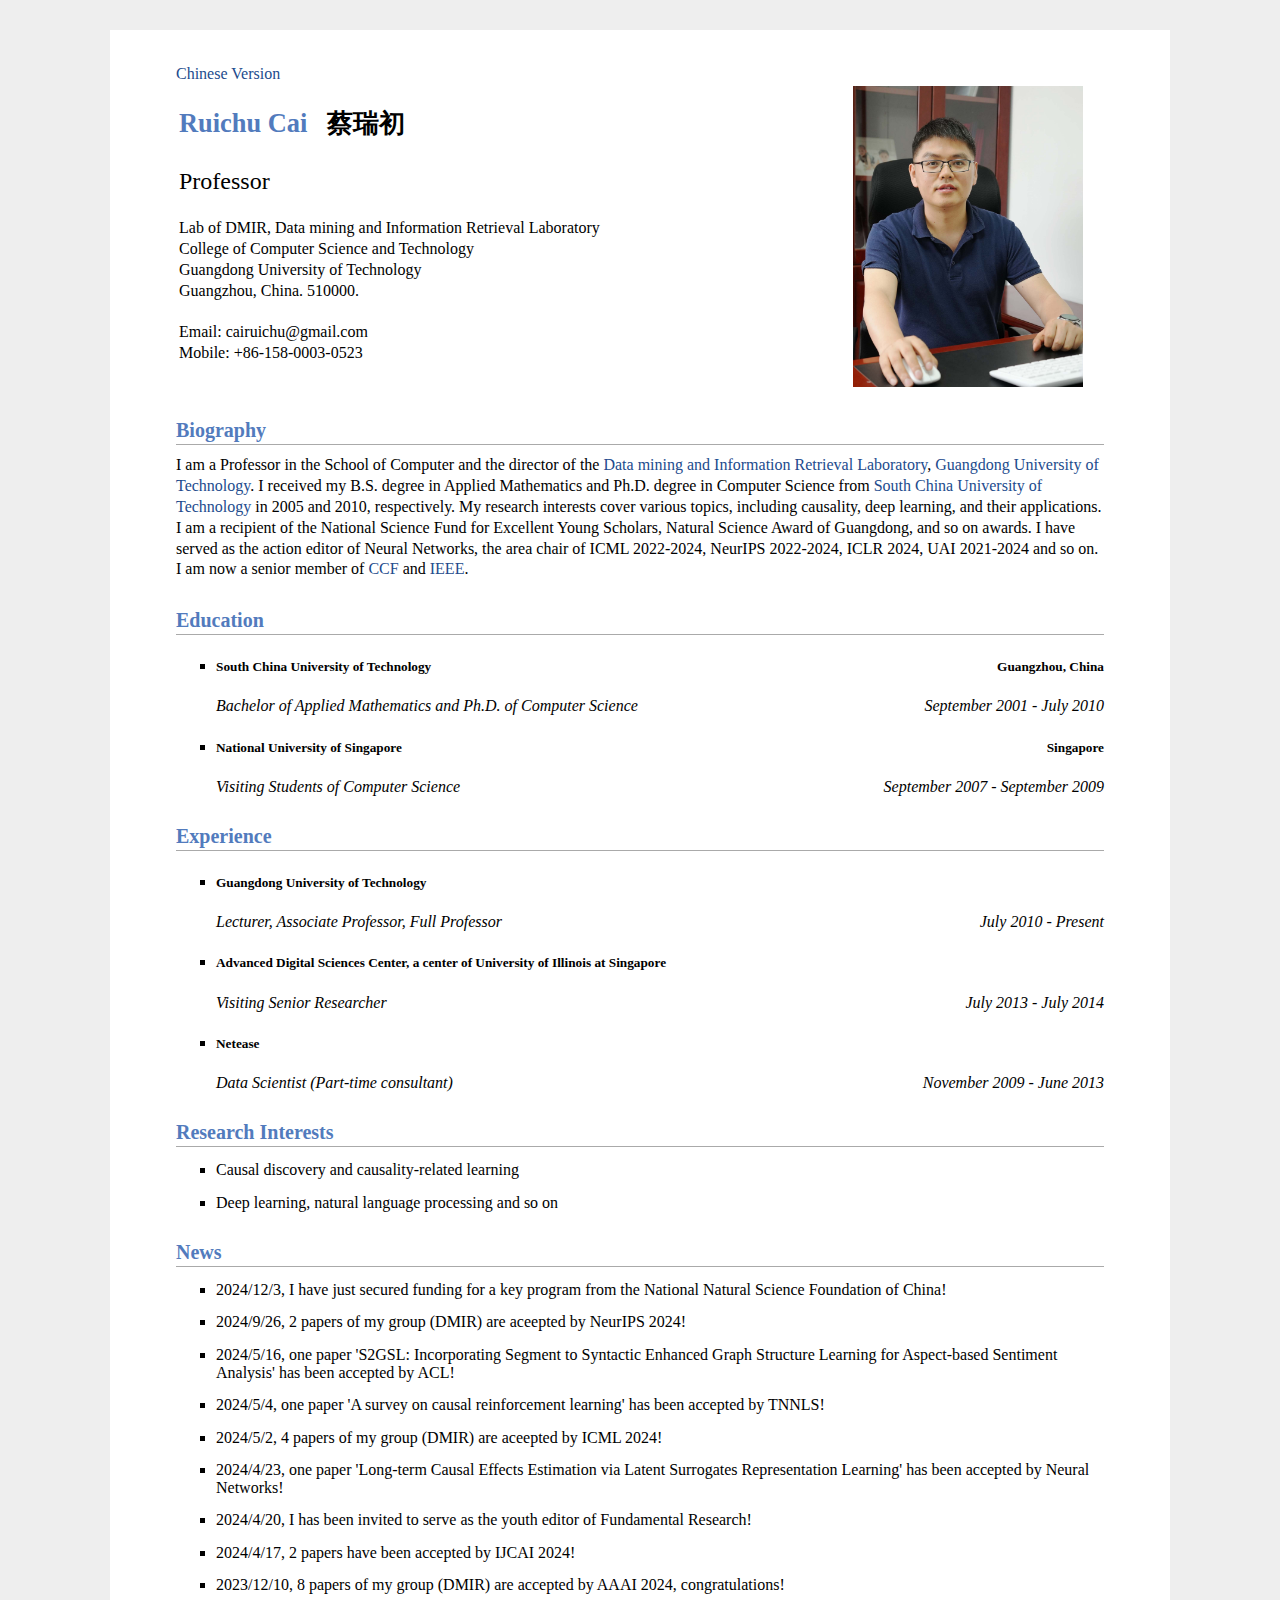
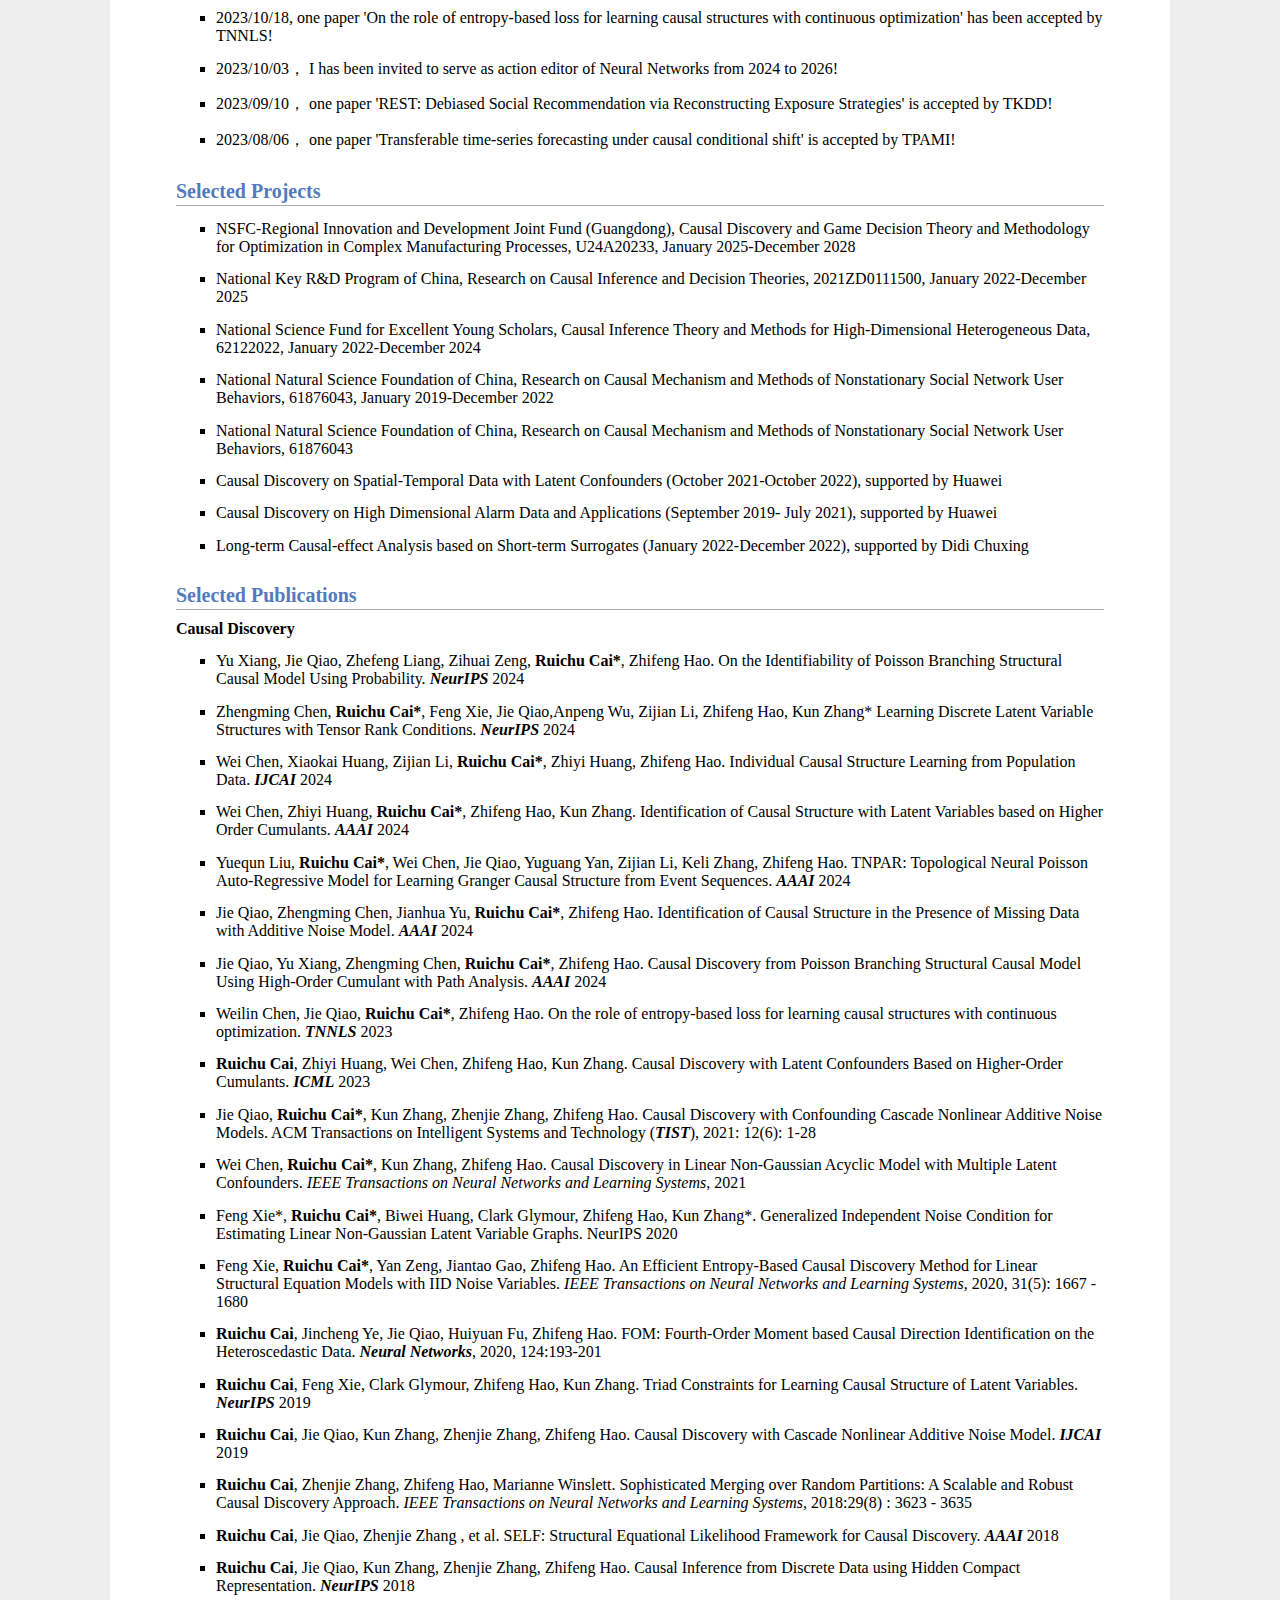
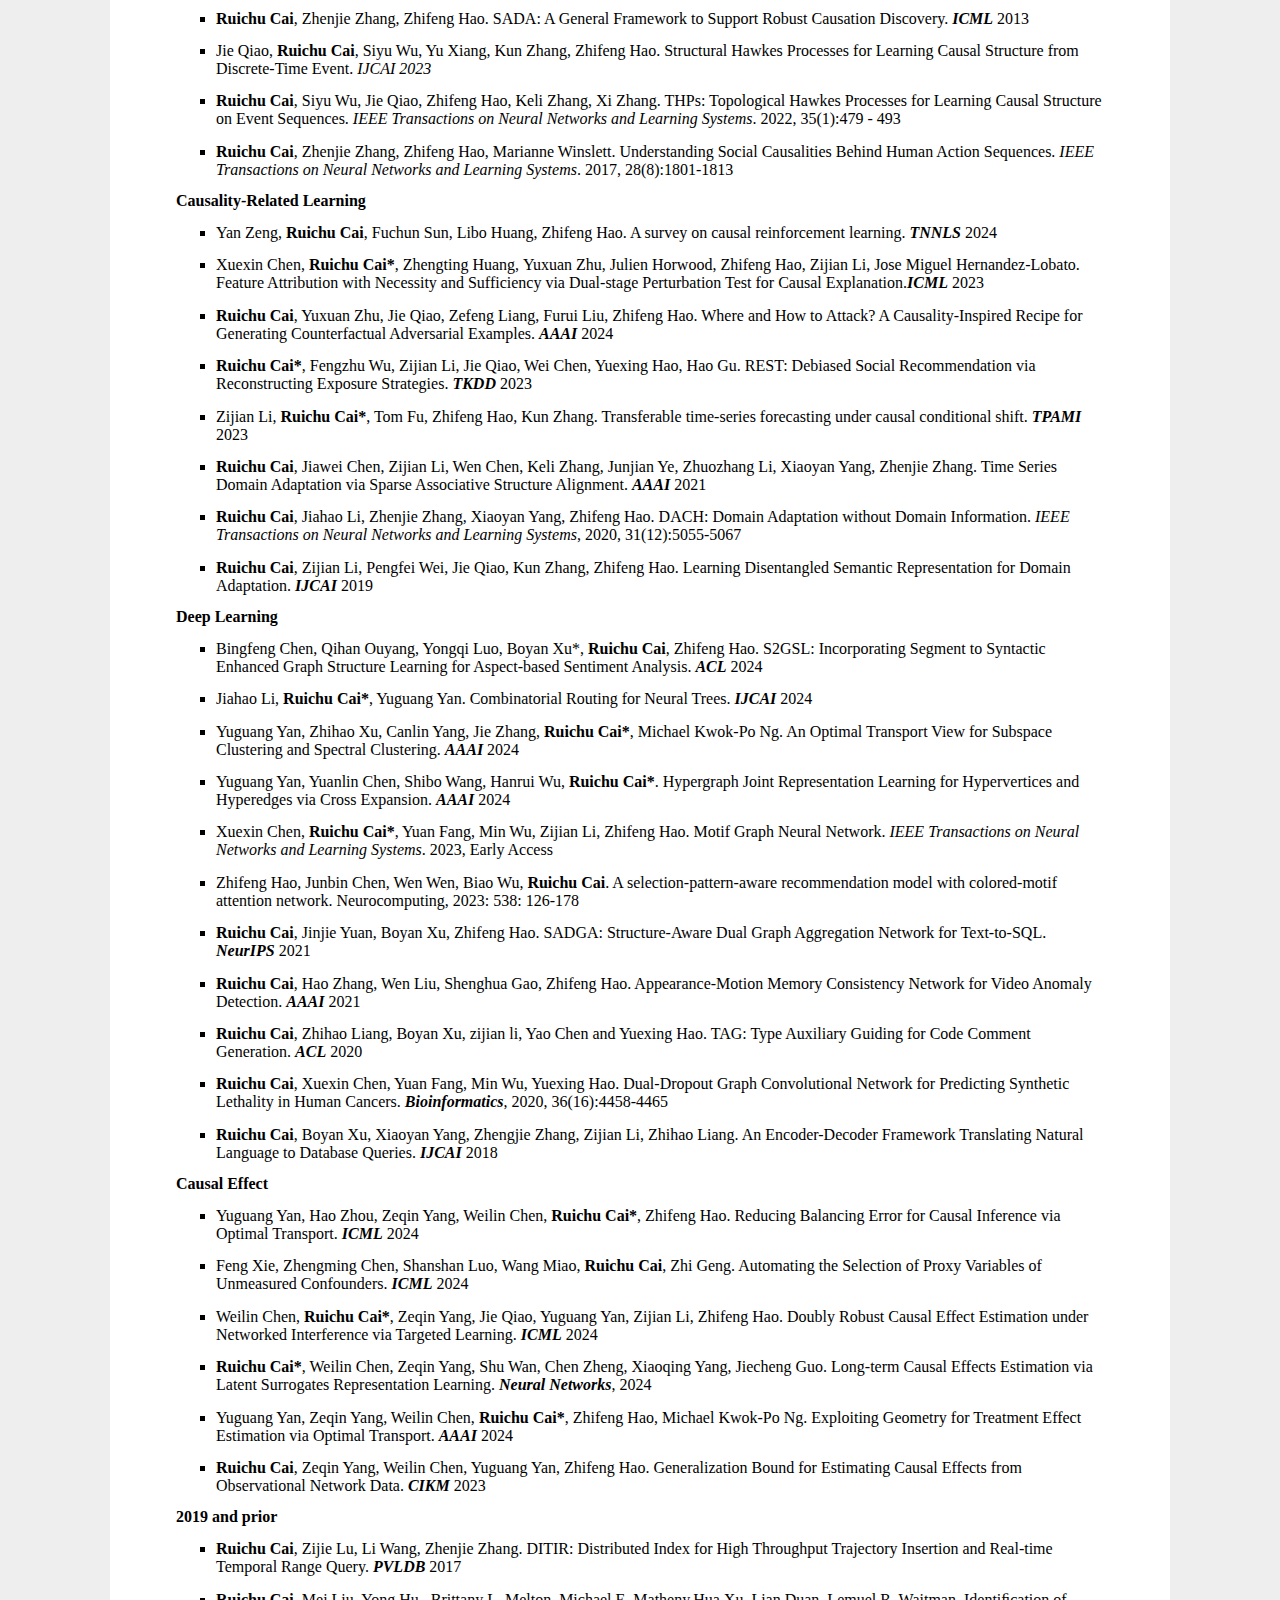
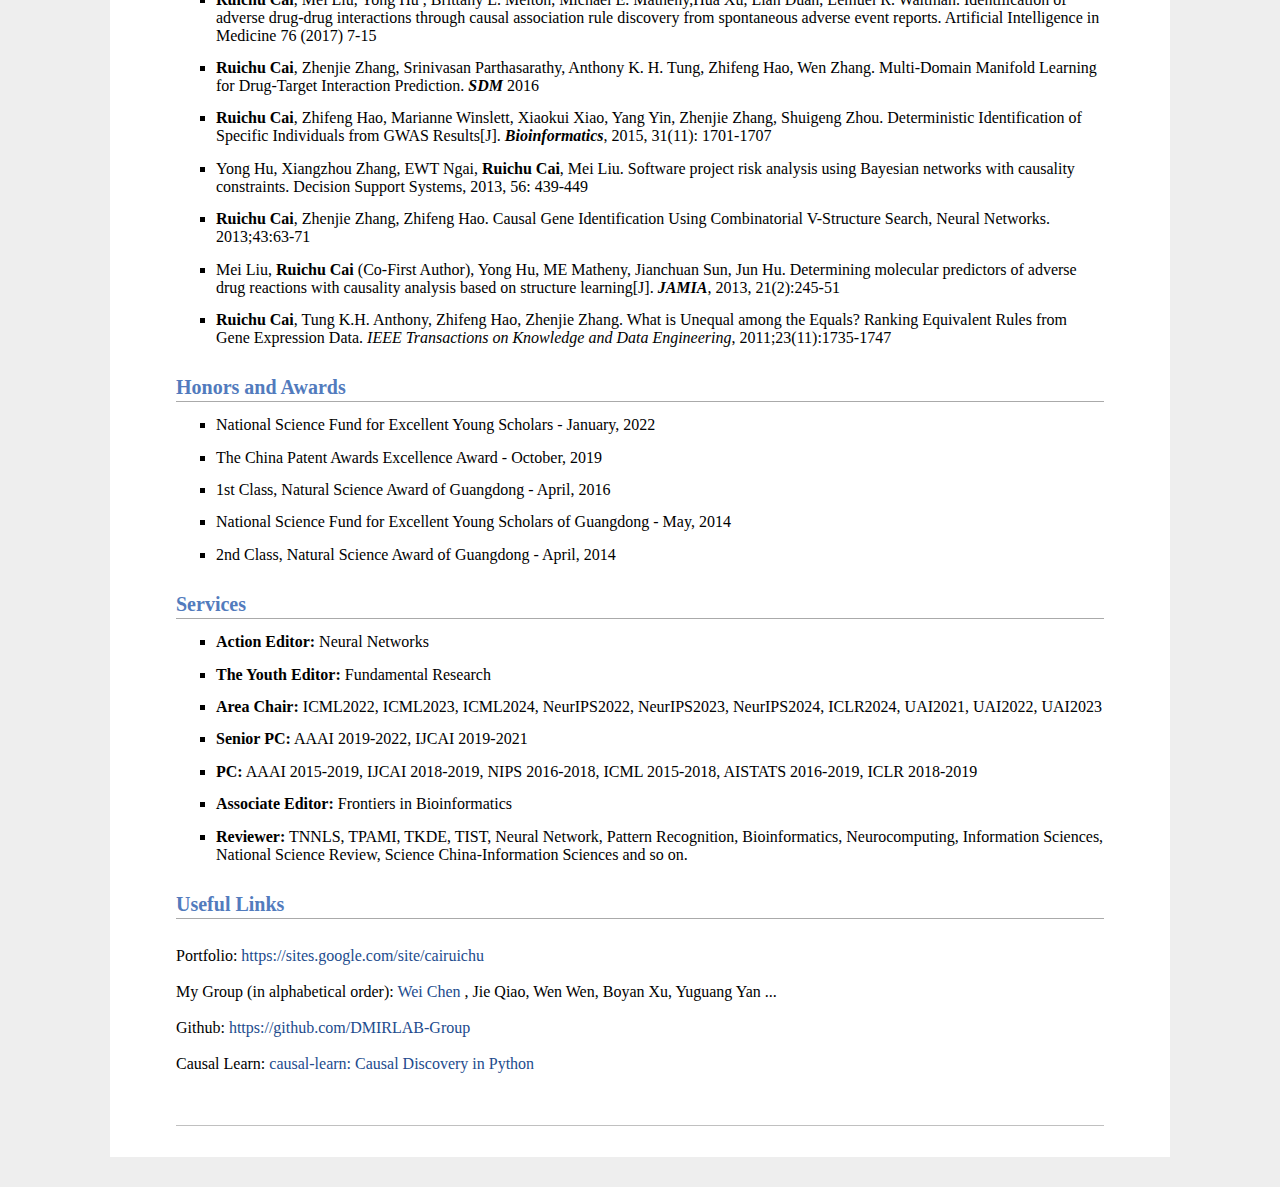
==== commit ba62b3eb: "Update index.html" ====
--- a/index.html
+++ b/index.html
@@ -168,6 +168,9 @@
 </ul>
 <h2>Selected Projects</h2>
 <ul>
+	<li>
+	NSFC-Regional Innovation and Development Joint Fund (Guangdong), Causal Discovery and Game Decision Theory and Methodology for Optimization in Complex Manufacturing Processes, U24A20233, January 2025-December 2028
+	</li>
     <li>
         National Key R&D Program of China, Research on Causal Inference and Decision Theories, 2021ZD0111500, January 2022-December 2025
     </li>
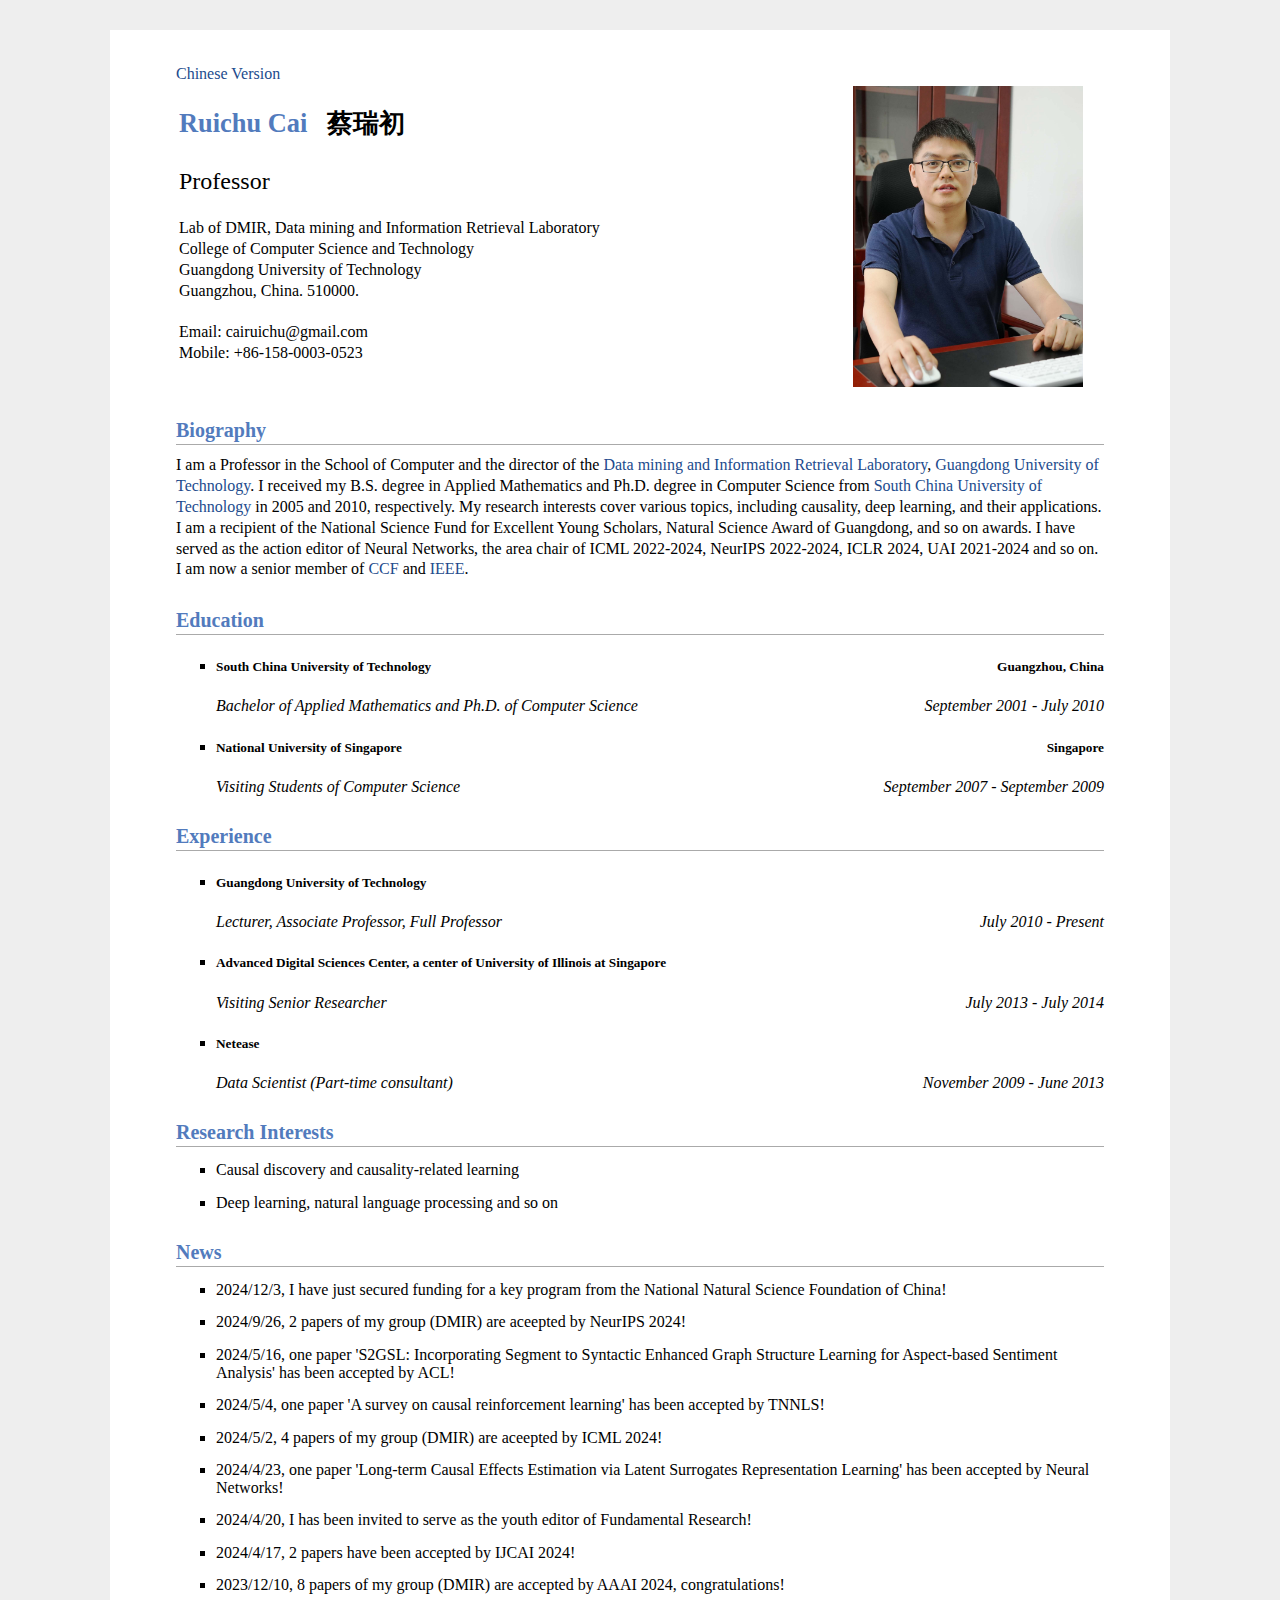
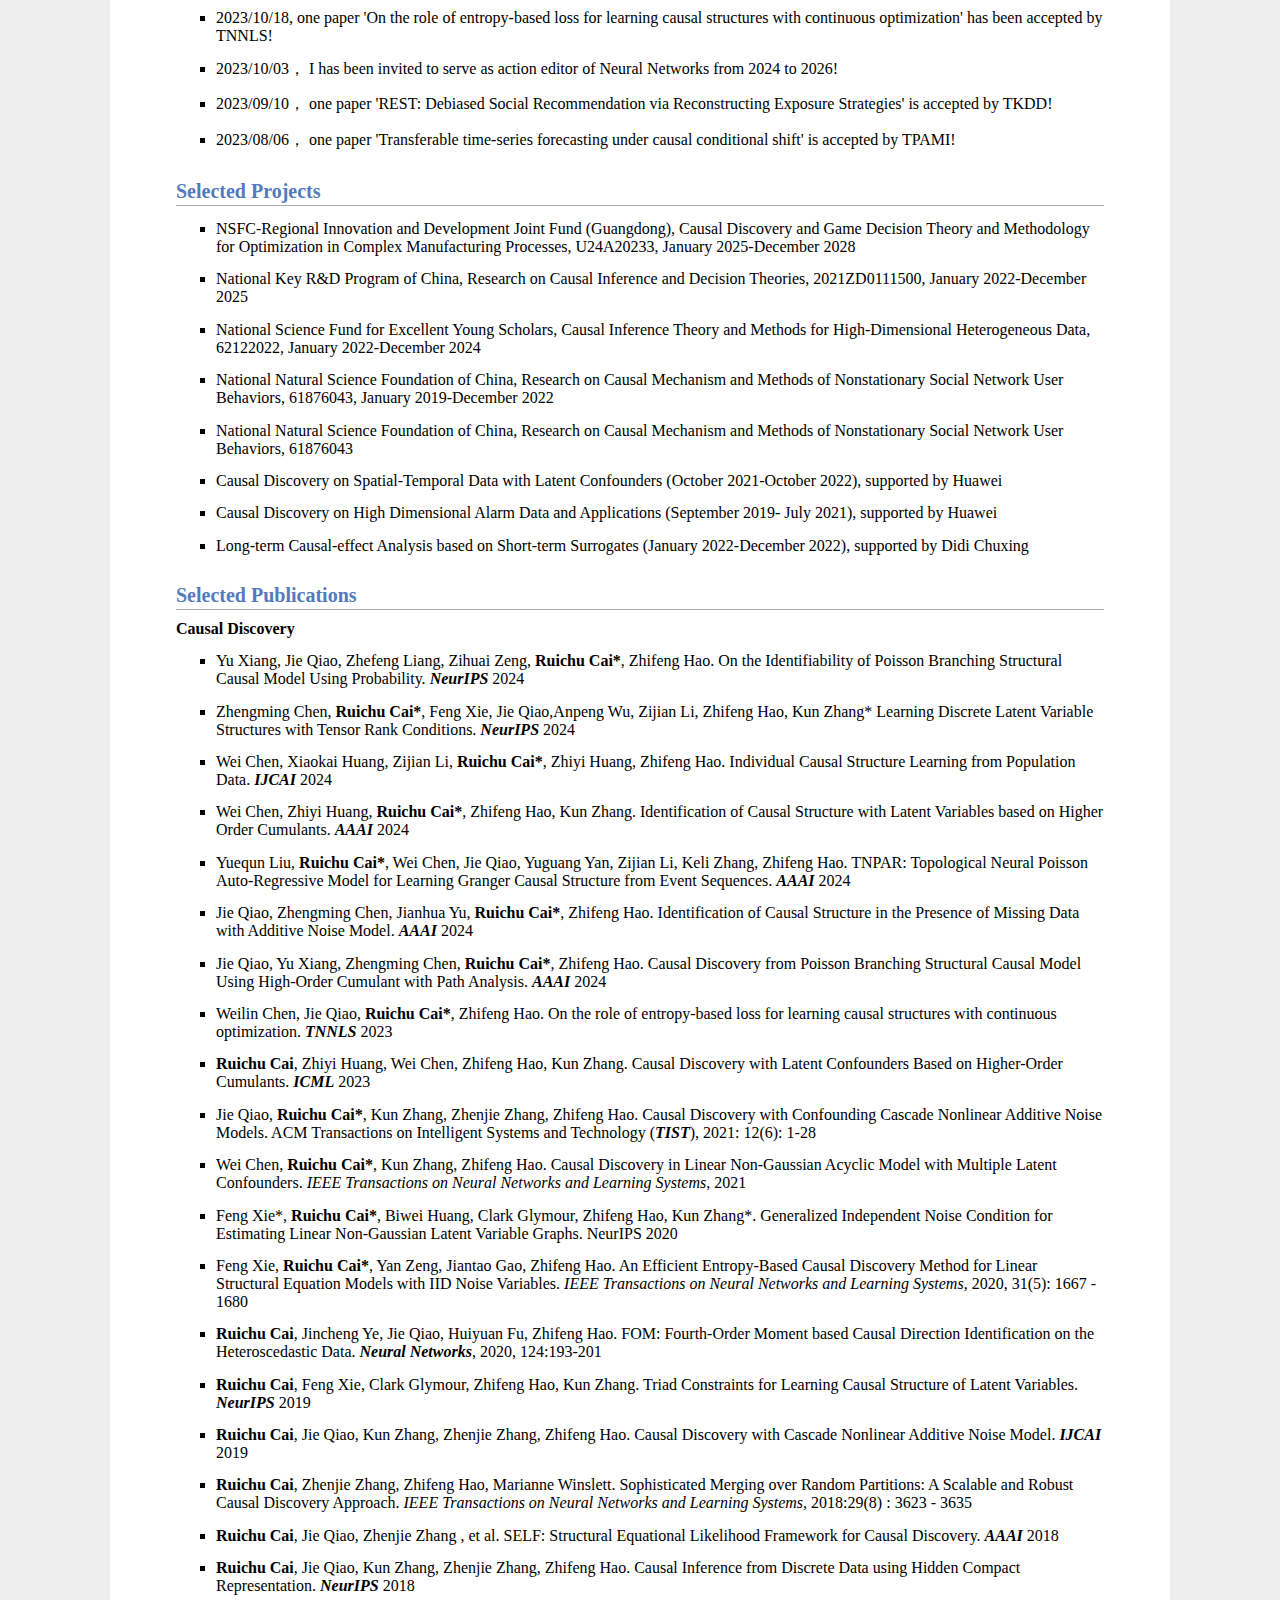
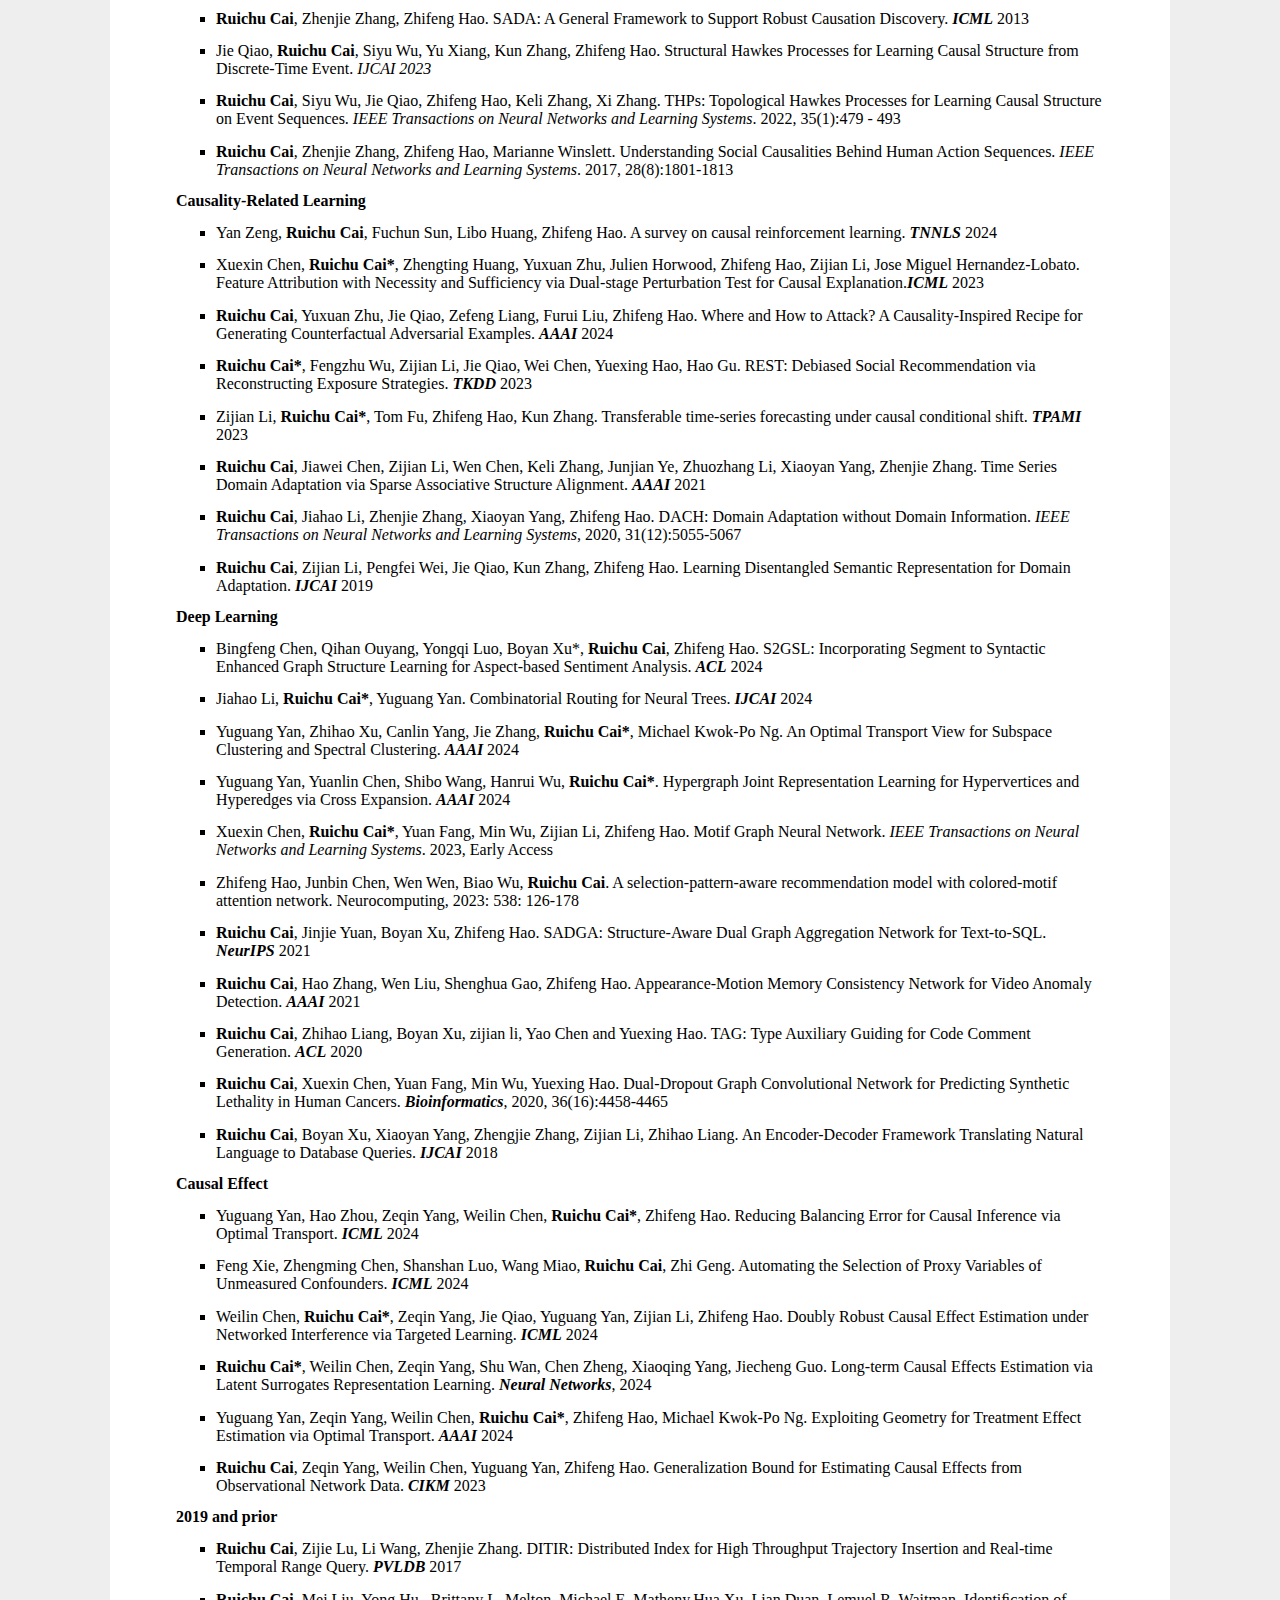
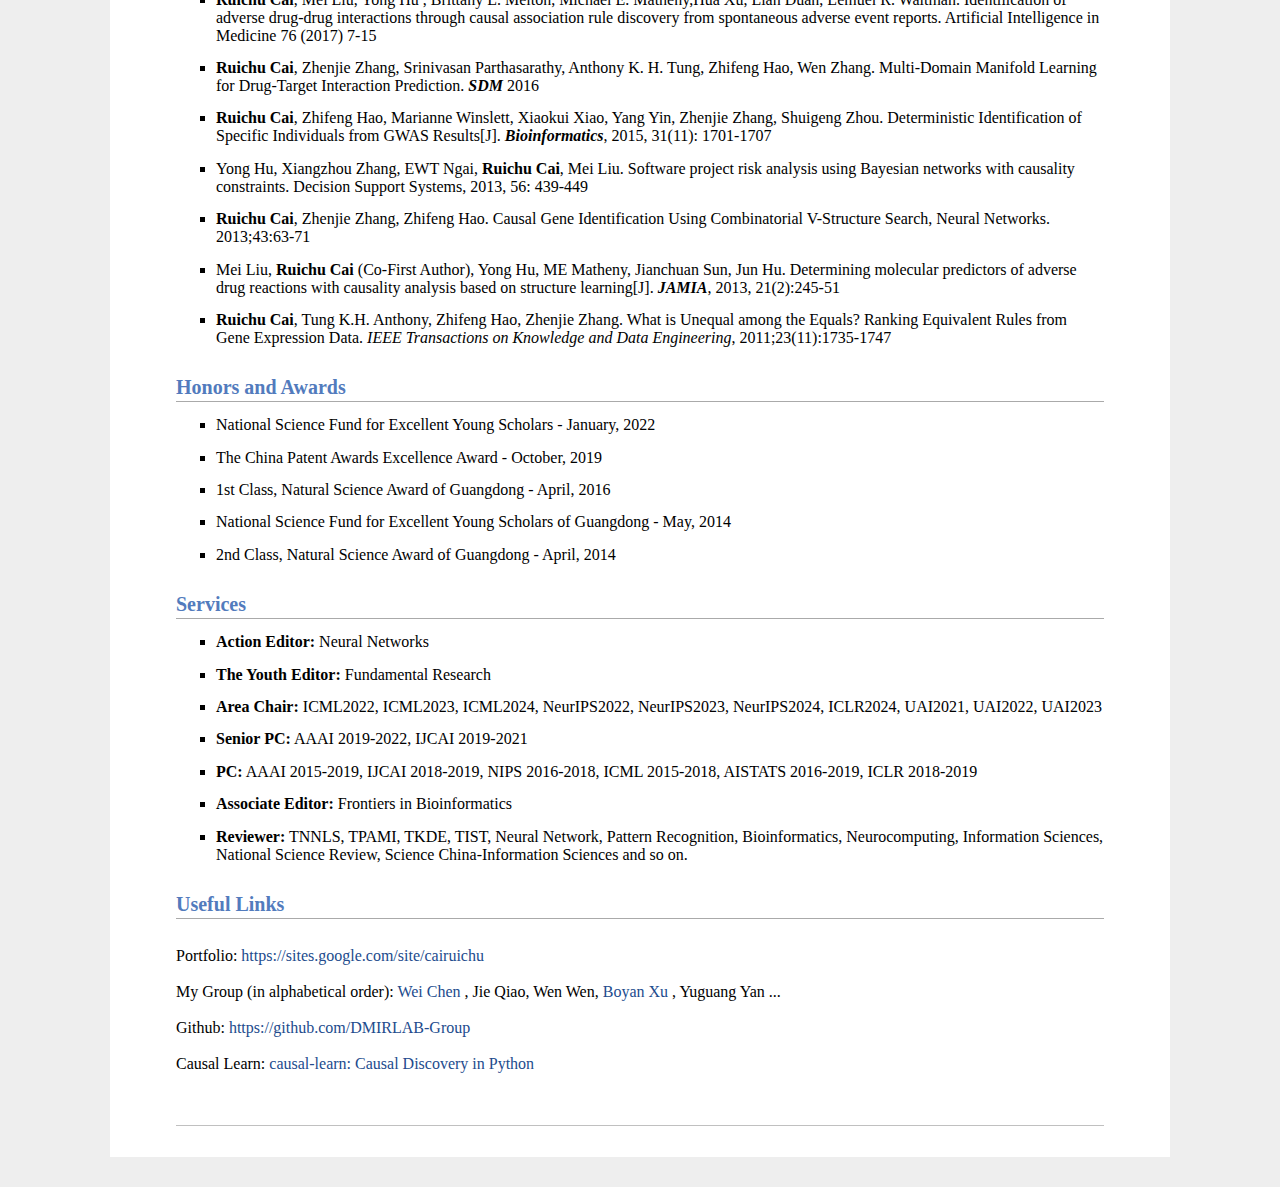
==== commit 4201dbec: "Update index.html" ====
--- a/index.html
+++ b/index.html
@@ -452,7 +452,7 @@
 Portfolio:  <a href="https://sites.google.com/site/cairuichu">https://sites.google.com/site/cairuichu </a>
 <br>
 <br>
-My Group (in alphabetical order):   <a href="https://chenweidelight.github.io/">Wei Chen </a>, Jie Qiao, Wen Wen, Boyan Xu, Yuguang Yan ... 
+My Group (in alphabetical order):   <a href="https://chenweidelight.github.io/">Wei Chen </a>, Jie Qiao, Wen Wen, <a href="https://boyanxu1.github.io/">Boyan Xu </a>, Yuguang Yan ... 
 <br>	
 <br>
 Github: <a href="https://github.com/DMIRLAB-Group">https://github.com/DMIRLAB-Group
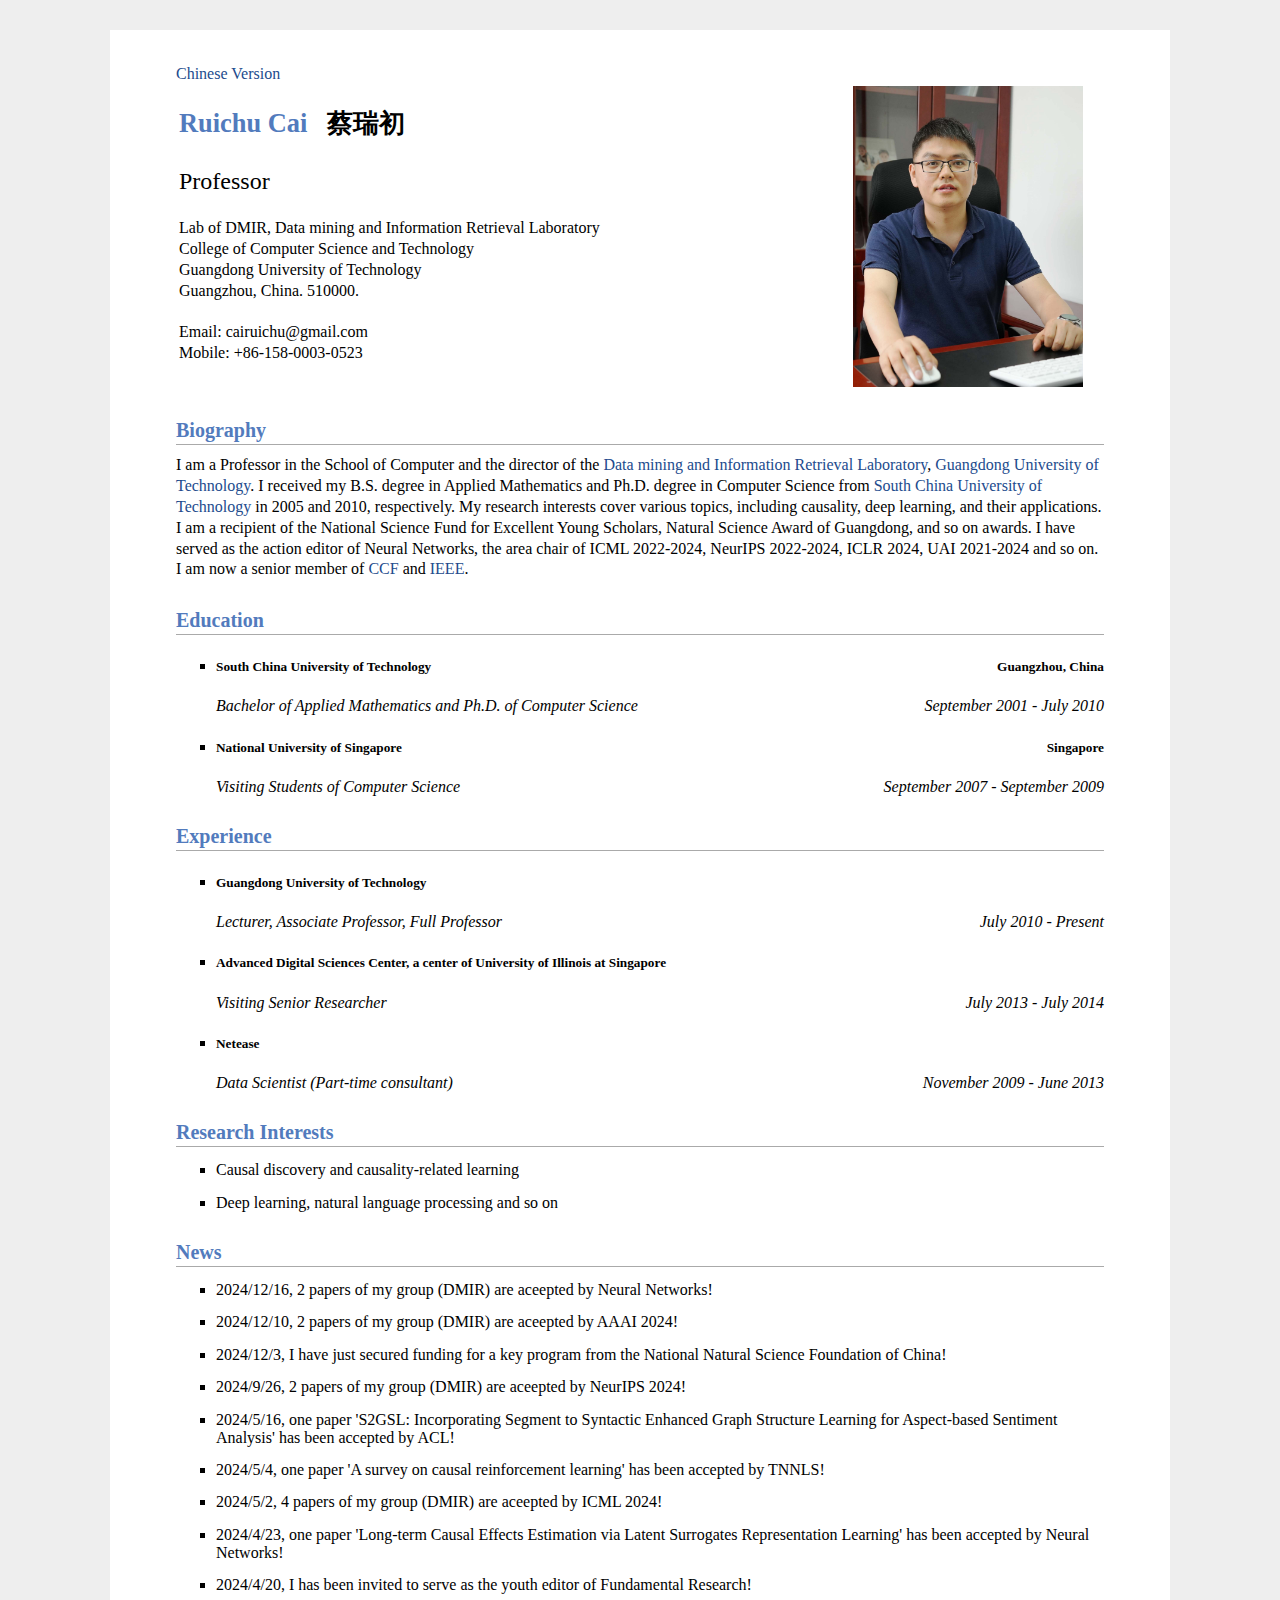
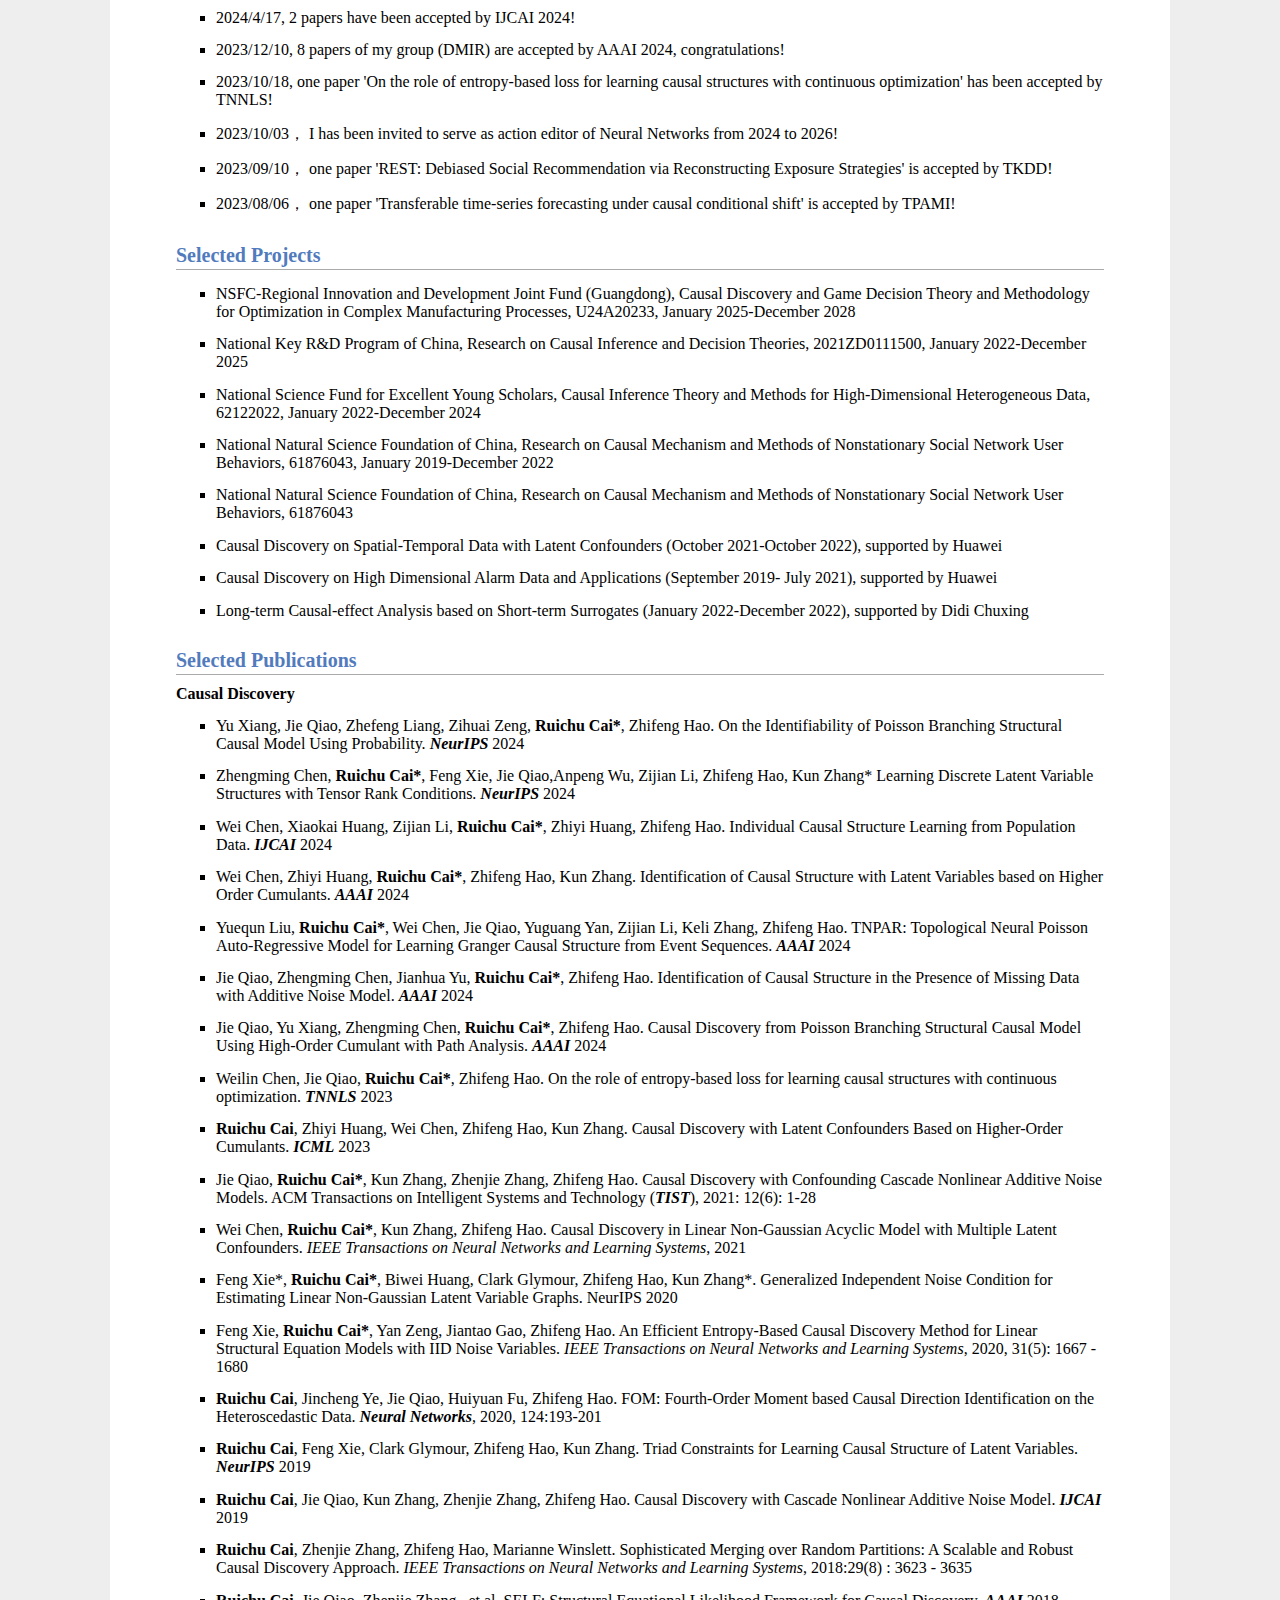
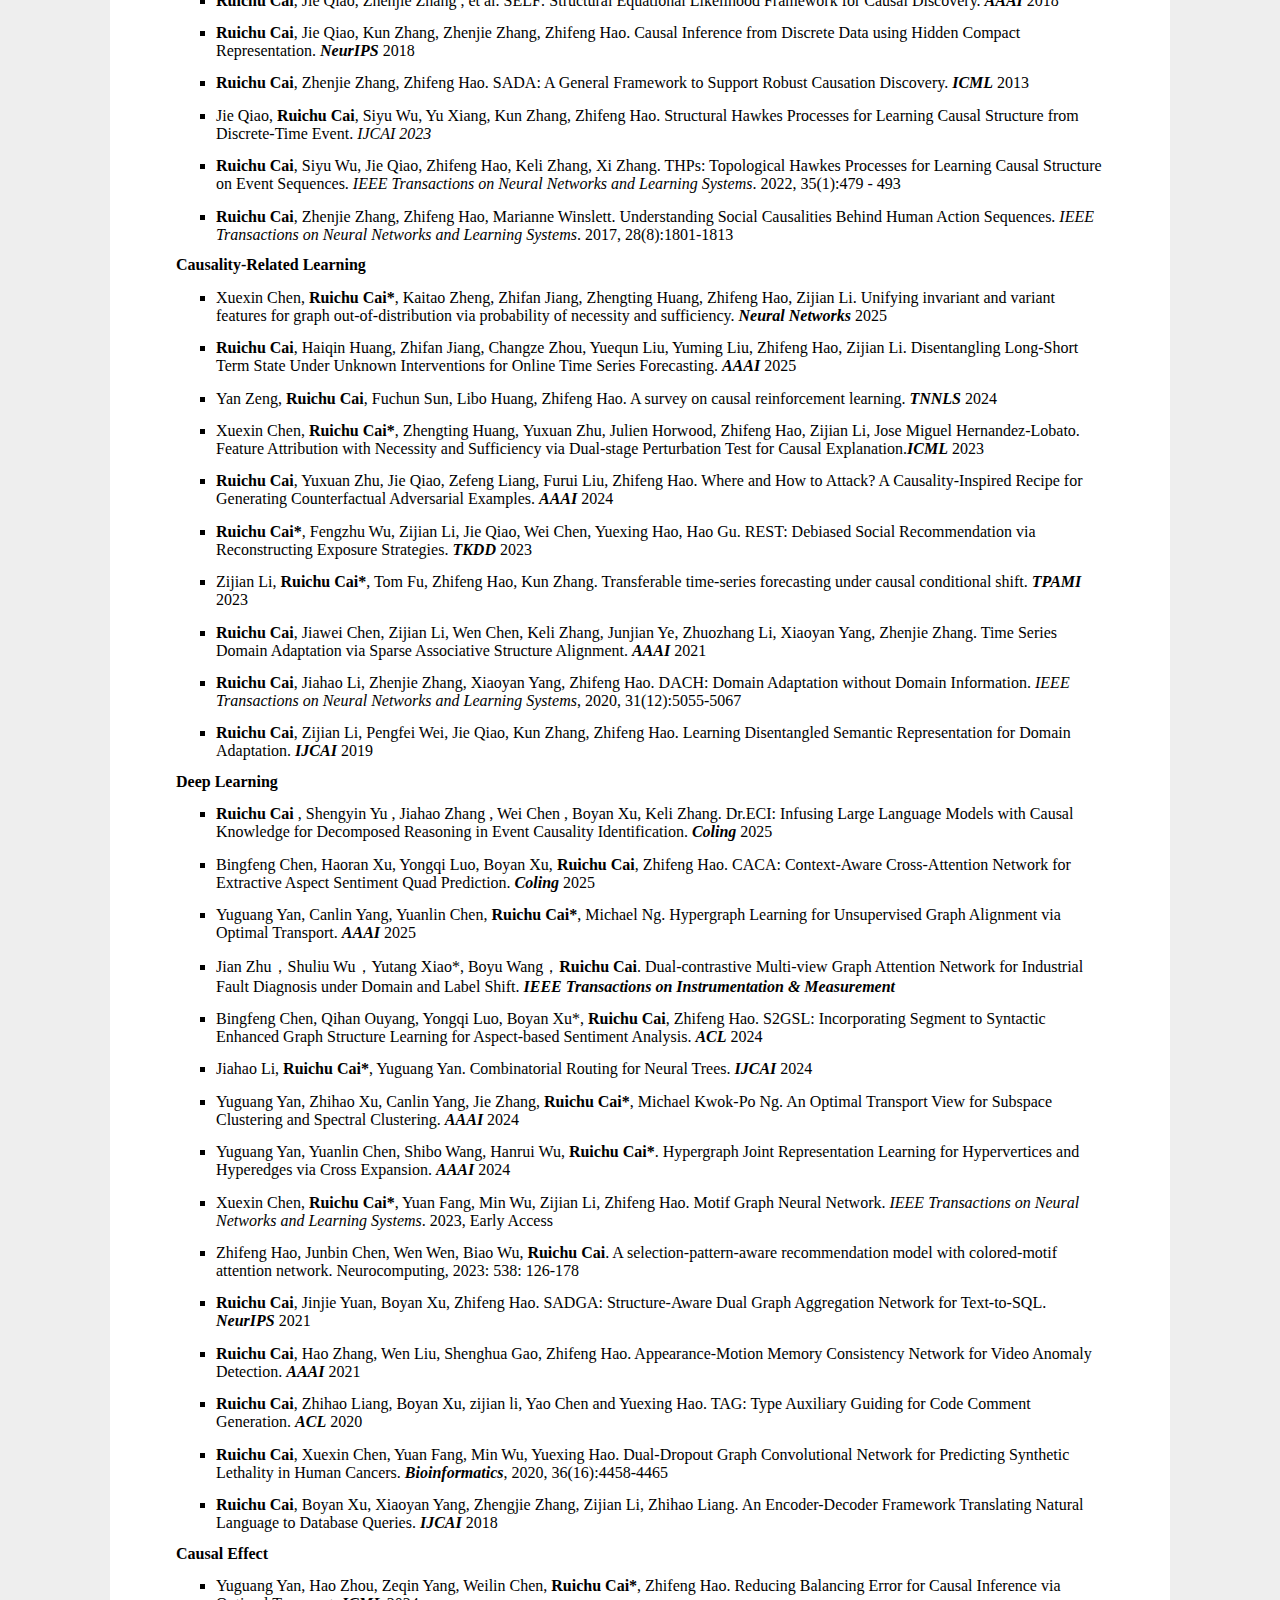
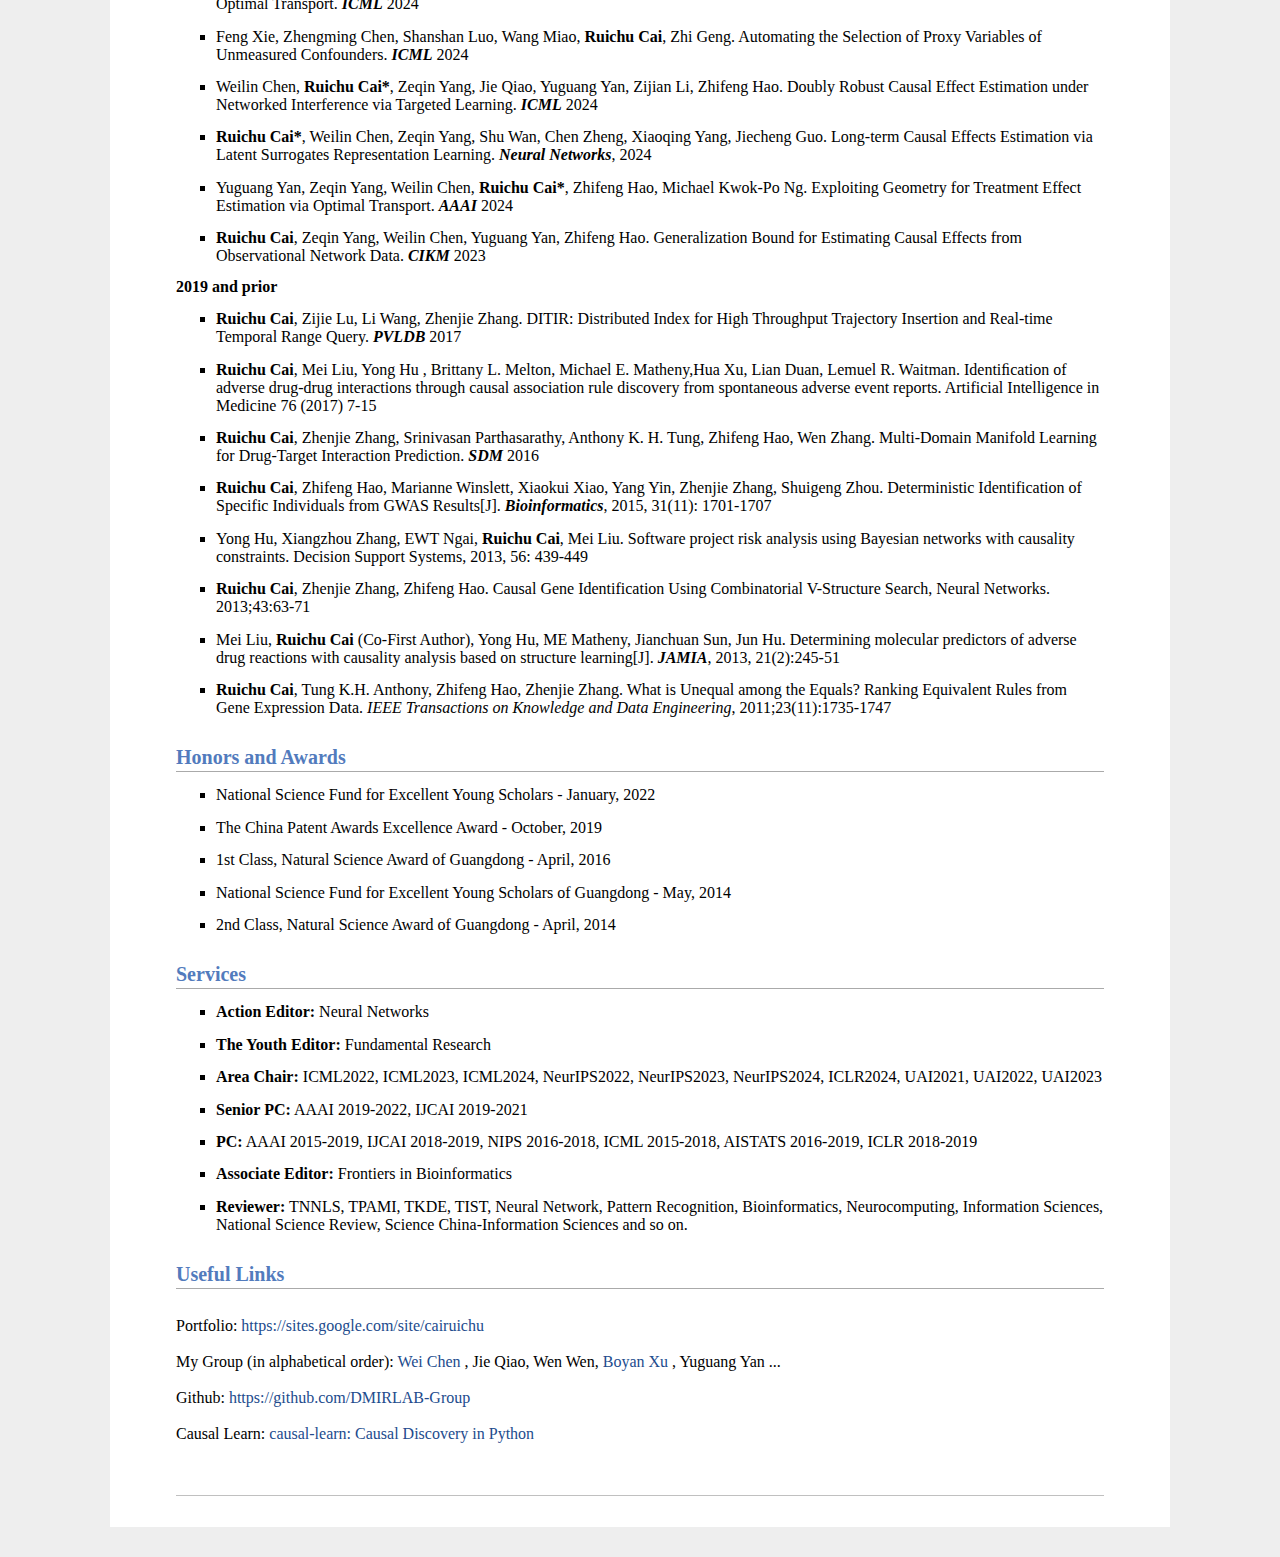
==== commit 953d5840: "Update index.html" ====
--- a/index.html
+++ b/index.html
@@ -127,8 +127,14 @@
 <h2>News</h2>
 <ul>
 	<li>
+2024/12/16, 2 papers of my group (DMIR) are aceepted by Neural Networks!
+	</li>
+	<li>
+2024/12/10, 2 papers of my group (DMIR) are aceepted by AAAI 2024!
+	</li>
+	<li>
 2024/12/3, I have just secured funding for a key program from the National Natural Science Foundation of China!
-	</li>
+	</li>	
 	<li>
 2024/9/26, 2 papers of my group (DMIR) are aceepted by NeurIPS 2024!
 	</li>
@@ -280,6 +286,12 @@
 <font size="3"><b>Causality-Related Learning</b></font>
 
 <ul>
+	<li>
+	Xuexin Chen, <b>Ruichu Cai*</b>, Kaitao Zheng, Zhifan Jiang, Zhengting Huang, Zhifeng Hao, Zijian Li. Unifying invariant and variant features for graph out-of-distribution via probability of necessity and sufficiency. <i><b>Neural Networks</b></i> 2025
+		</li>
+<li>
+	<b>Ruichu Cai</b>, Haiqin Huang, Zhifan Jiang, Changze Zhou, Yuequn Liu, Yuming Liu, Zhifeng Hao, Zijian Li. Disentangling Long-Short Term State Under Unknown Interventions for Online Time Series Forecasting. <i><b>AAAI</b></i> 2025
+	</li>
 <li>
 	Yan Zeng, <b>Ruichu Cai</b>, Fuchun Sun, Libo Huang, Zhifeng Hao. A survey on causal reinforcement learning. <i><b>TNNLS</b></i> 2024
 </li>
@@ -311,6 +323,18 @@
 <font size="3"><b>Deep Learning</b></font>
 
 <ul>
+<li>
+<b>Ruichu Cai</b> , Shengyin Yu , Jiahao Zhang , Wei Chen , Boyan Xu, Keli Zhang. Dr.ECI: Infusing Large Language Models with Causal Knowledge for Decomposed Reasoning in Event Causality Identification. <i><b>Coling</b></i> 2025
+</li>
+<li>
+Bingfeng Chen, Haoran Xu, Yongqi Luo, Boyan Xu, <b>Ruichu Cai</b>, Zhifeng Hao. CACA: Context-Aware Cross-Attention Network for Extractive Aspect Sentiment Quad Prediction. <i><b>Coling</b></i> 2025
+</li>
+<li>
+Yuguang Yan, Canlin Yang, Yuanlin Chen, <b>Ruichu Cai*</b>, Michael Ng. Hypergraph Learning for Unsupervised Graph Alignment via Optimal Transport. <i><b>AAAI</b></i> 2025
+</li>
+<li>
+Jian Zhu，Shuliu Wu，Yutang Xiao*, Boyu Wang，<b>Ruichu Cai</b>. Dual-contrastive Multi-view Graph Attention Network for Industrial Fault Diagnosis under Domain and Label Shift.<i><b> IEEE Transactions on Instrumentation & Measurement</b></i>
+</li>
 <li>
 	Bingfeng Chen, Qihan Ouyang, Yongqi Luo, Boyan Xu*, <b>Ruichu Cai</b>, Zhifeng Hao. S2GSL: Incorporating Segment to Syntactic Enhanced Graph Structure Learning for Aspect-based Sentiment Analysis. <i><b>ACL</b></i> 2024
 </li>
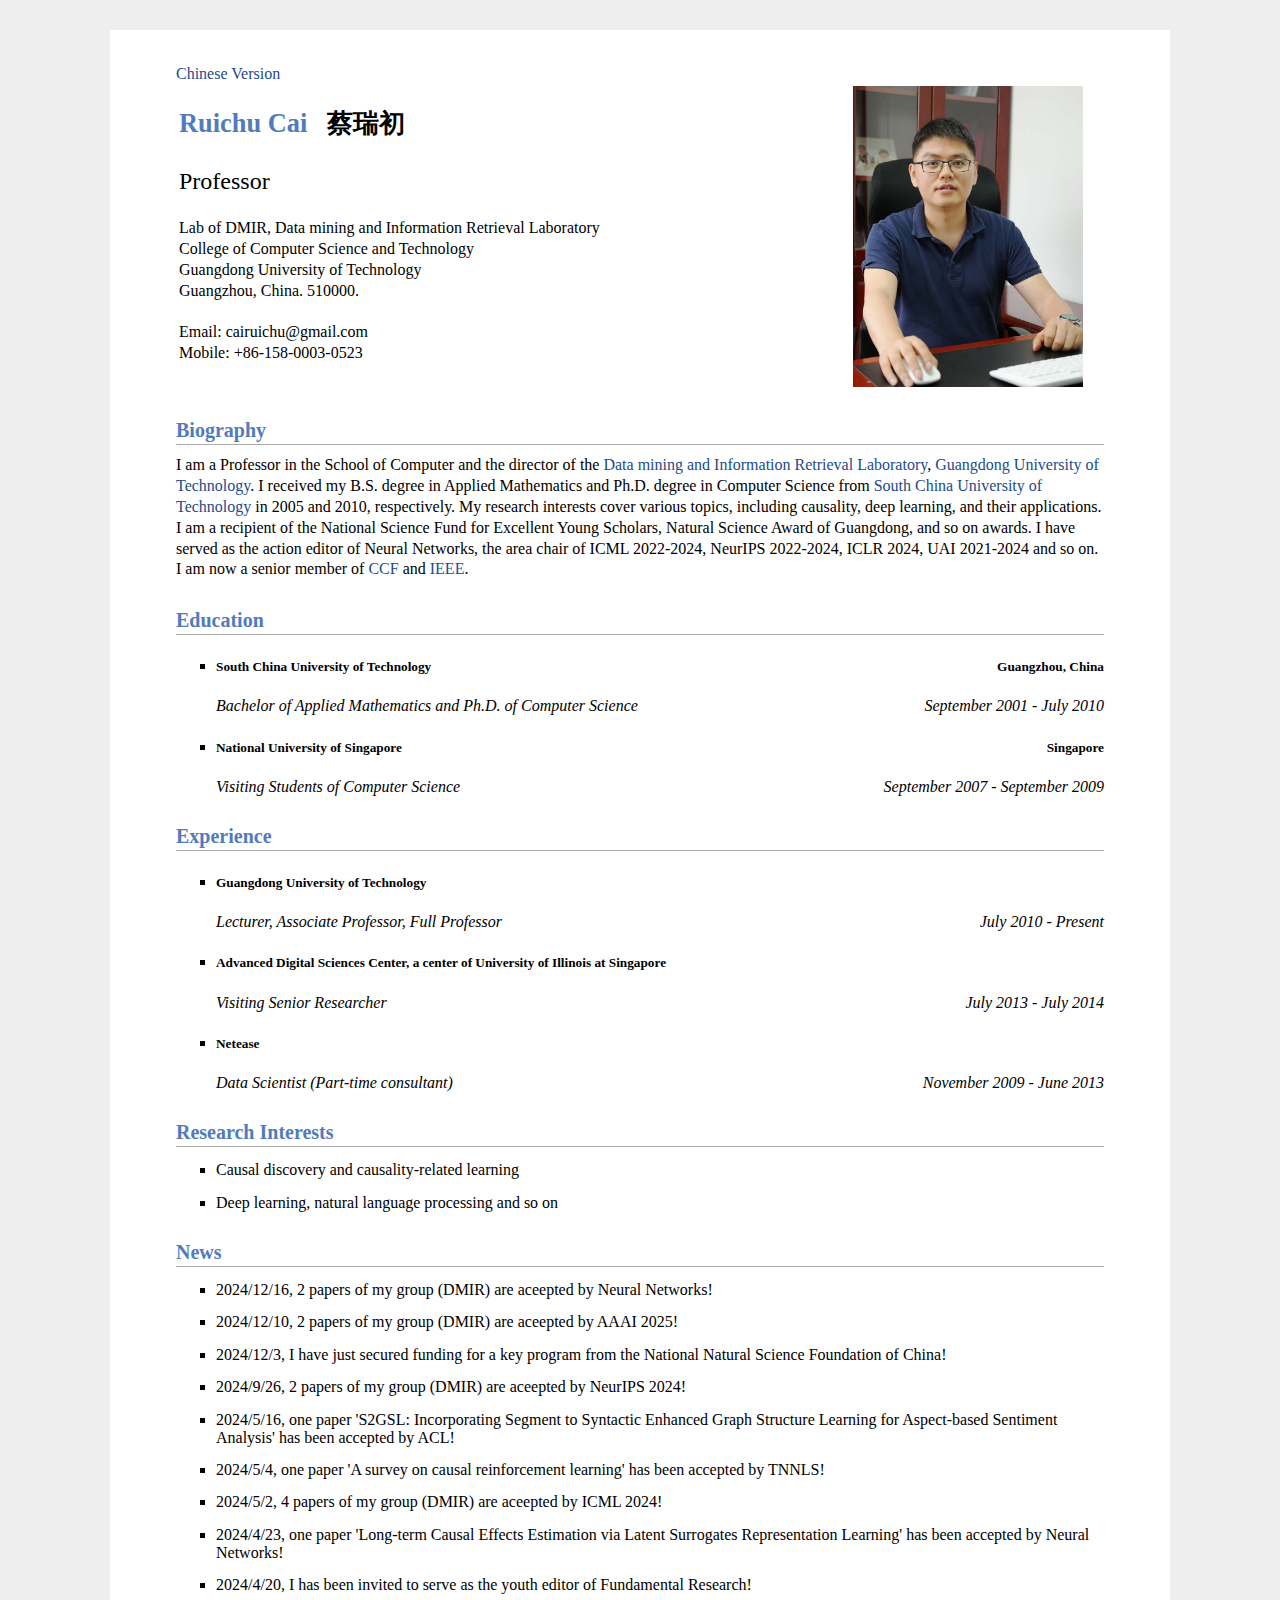
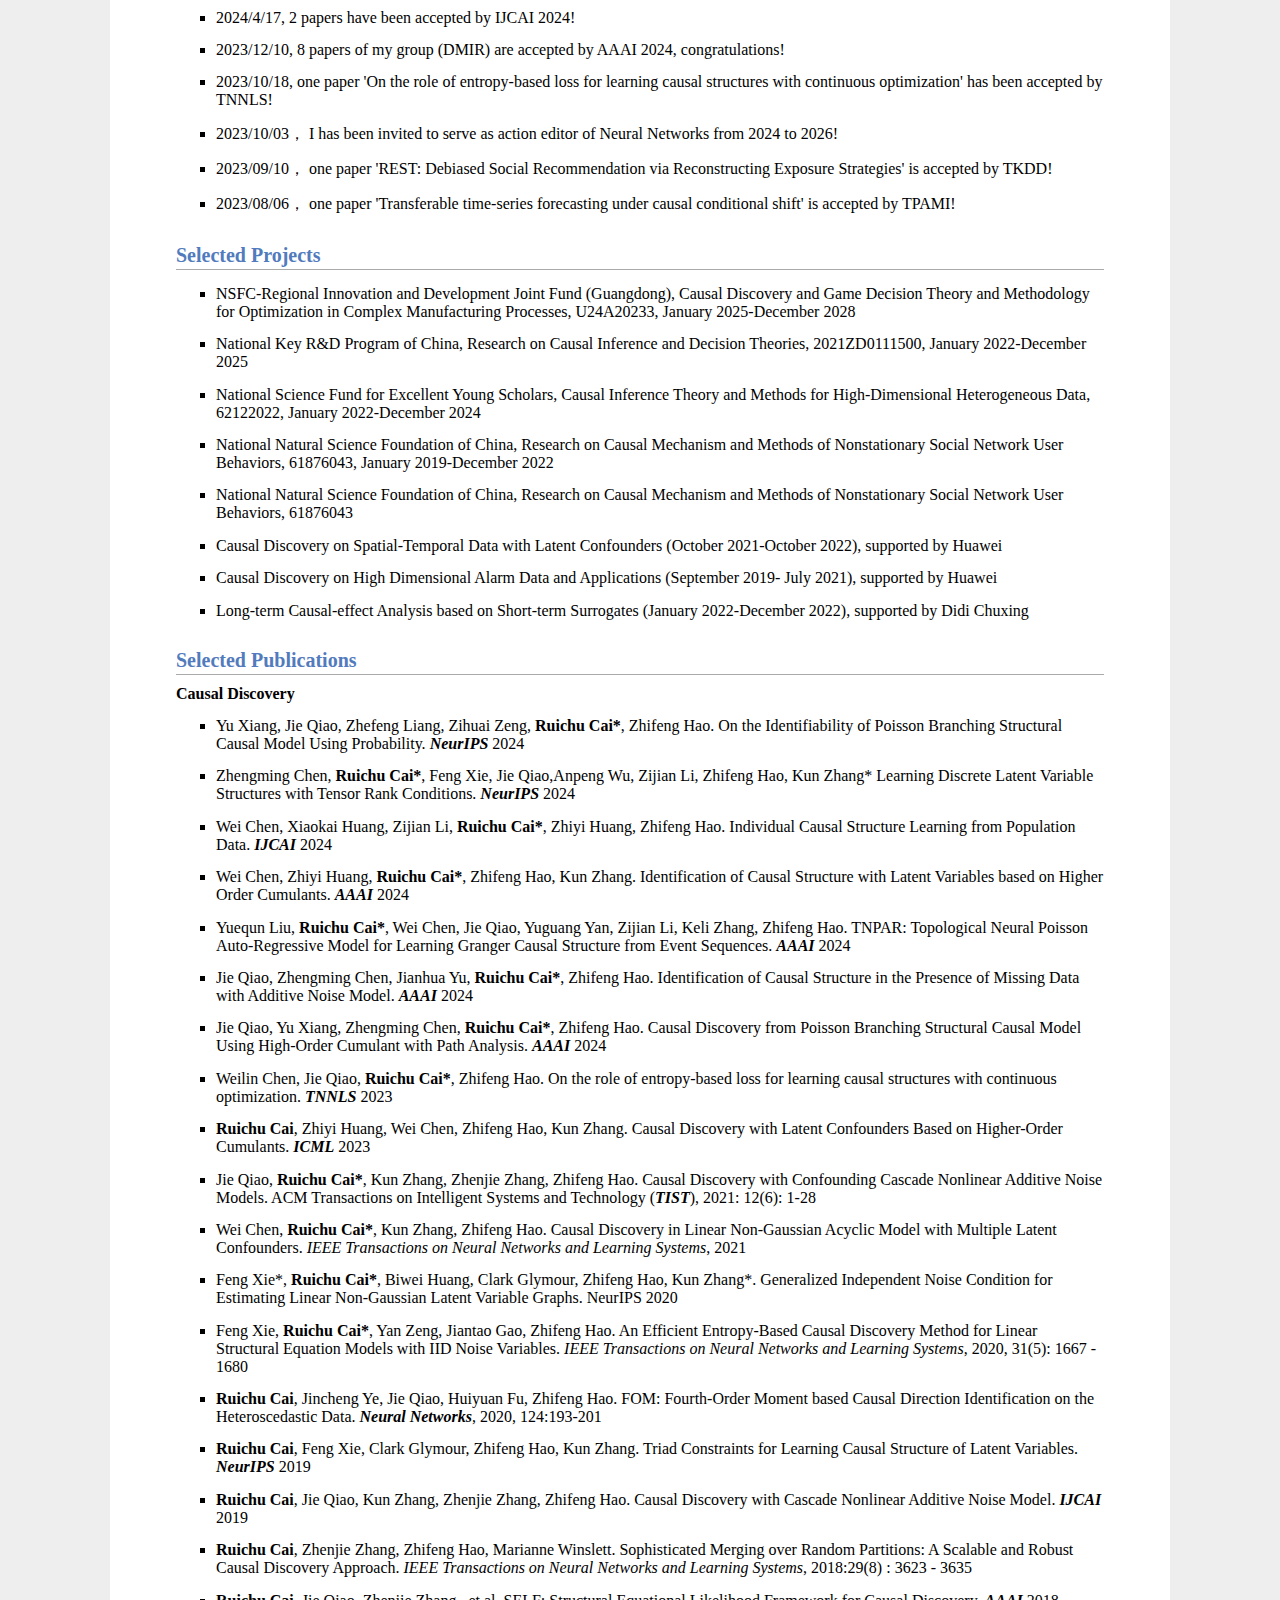
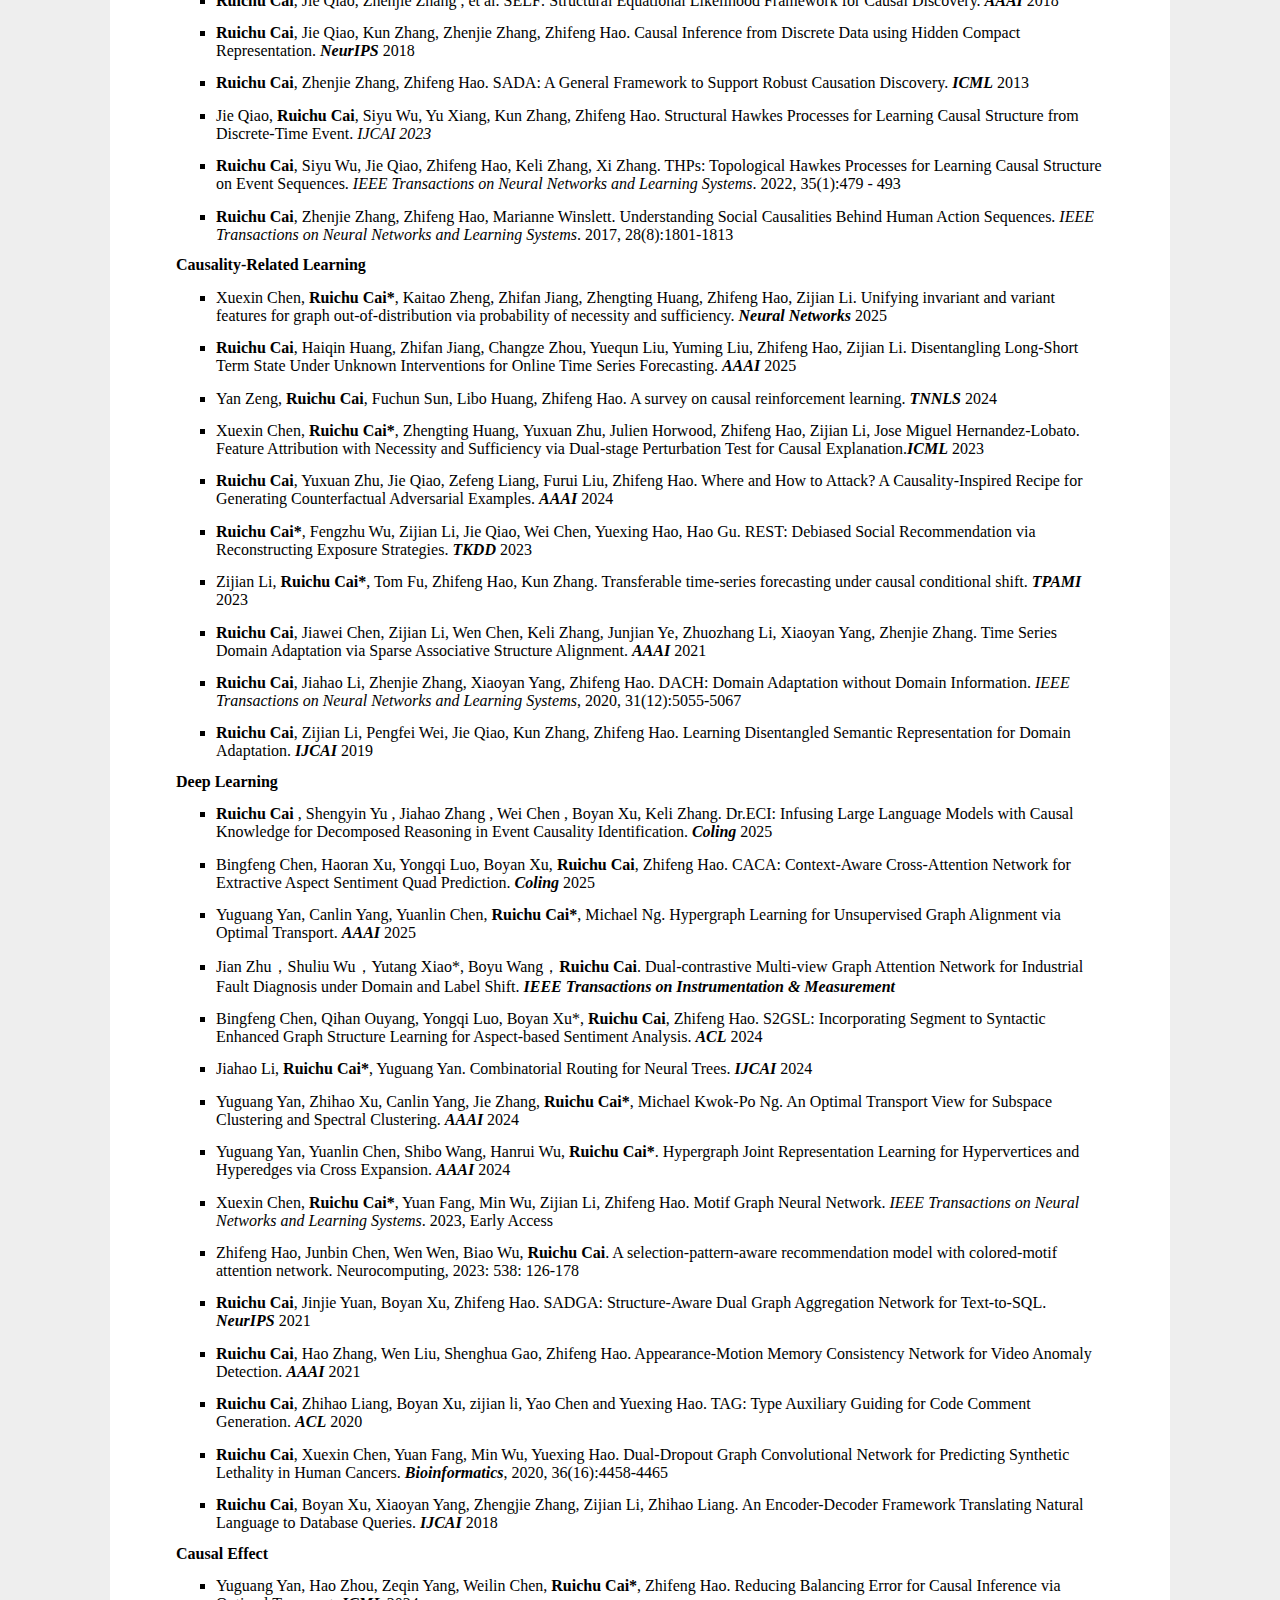
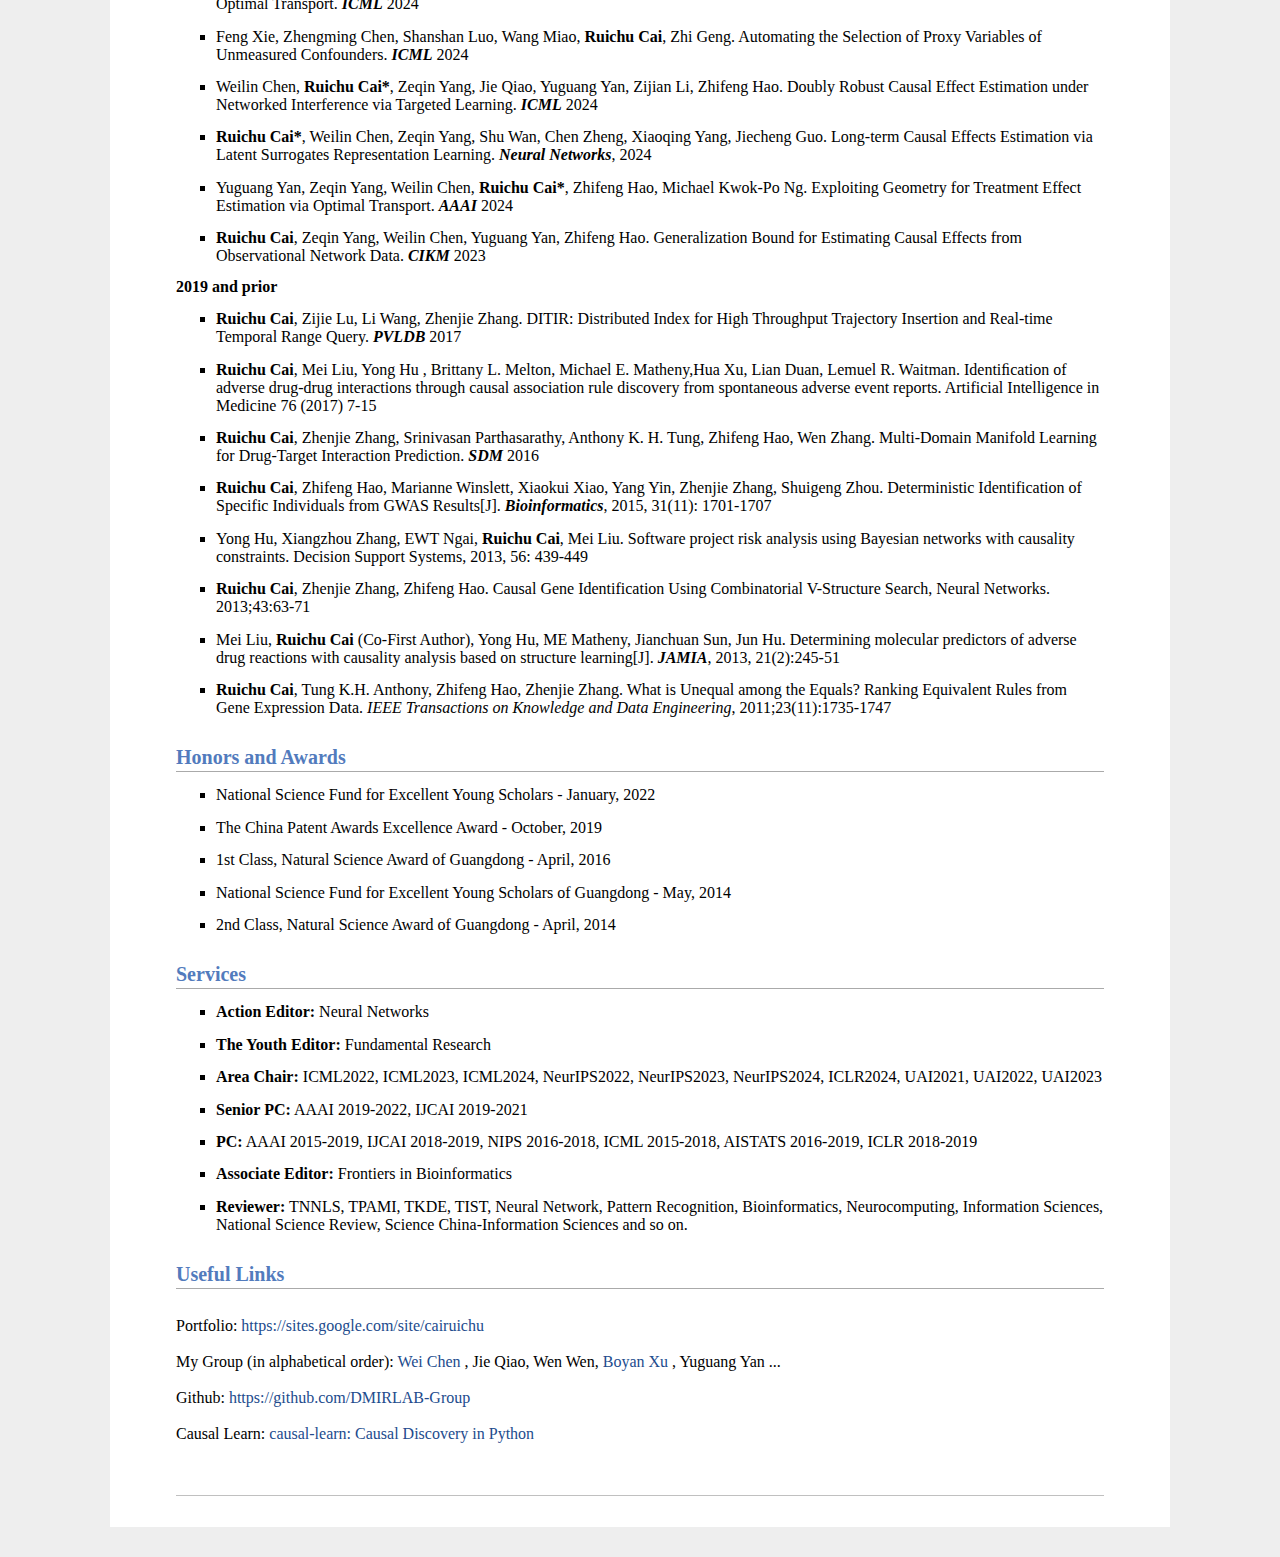
==== commit 665776ba: "Update index.html" ====
--- a/index.html
+++ b/index.html
@@ -130,7 +130,7 @@
 2024/12/16, 2 papers of my group (DMIR) are aceepted by Neural Networks!
 	</li>
 	<li>
-2024/12/10, 2 papers of my group (DMIR) are aceepted by AAAI 2024!
+2024/12/10, 2 papers of my group (DMIR) are aceepted by AAAI 2025!
 	</li>
 	<li>
 2024/12/3, I have just secured funding for a key program from the National Natural Science Foundation of China!
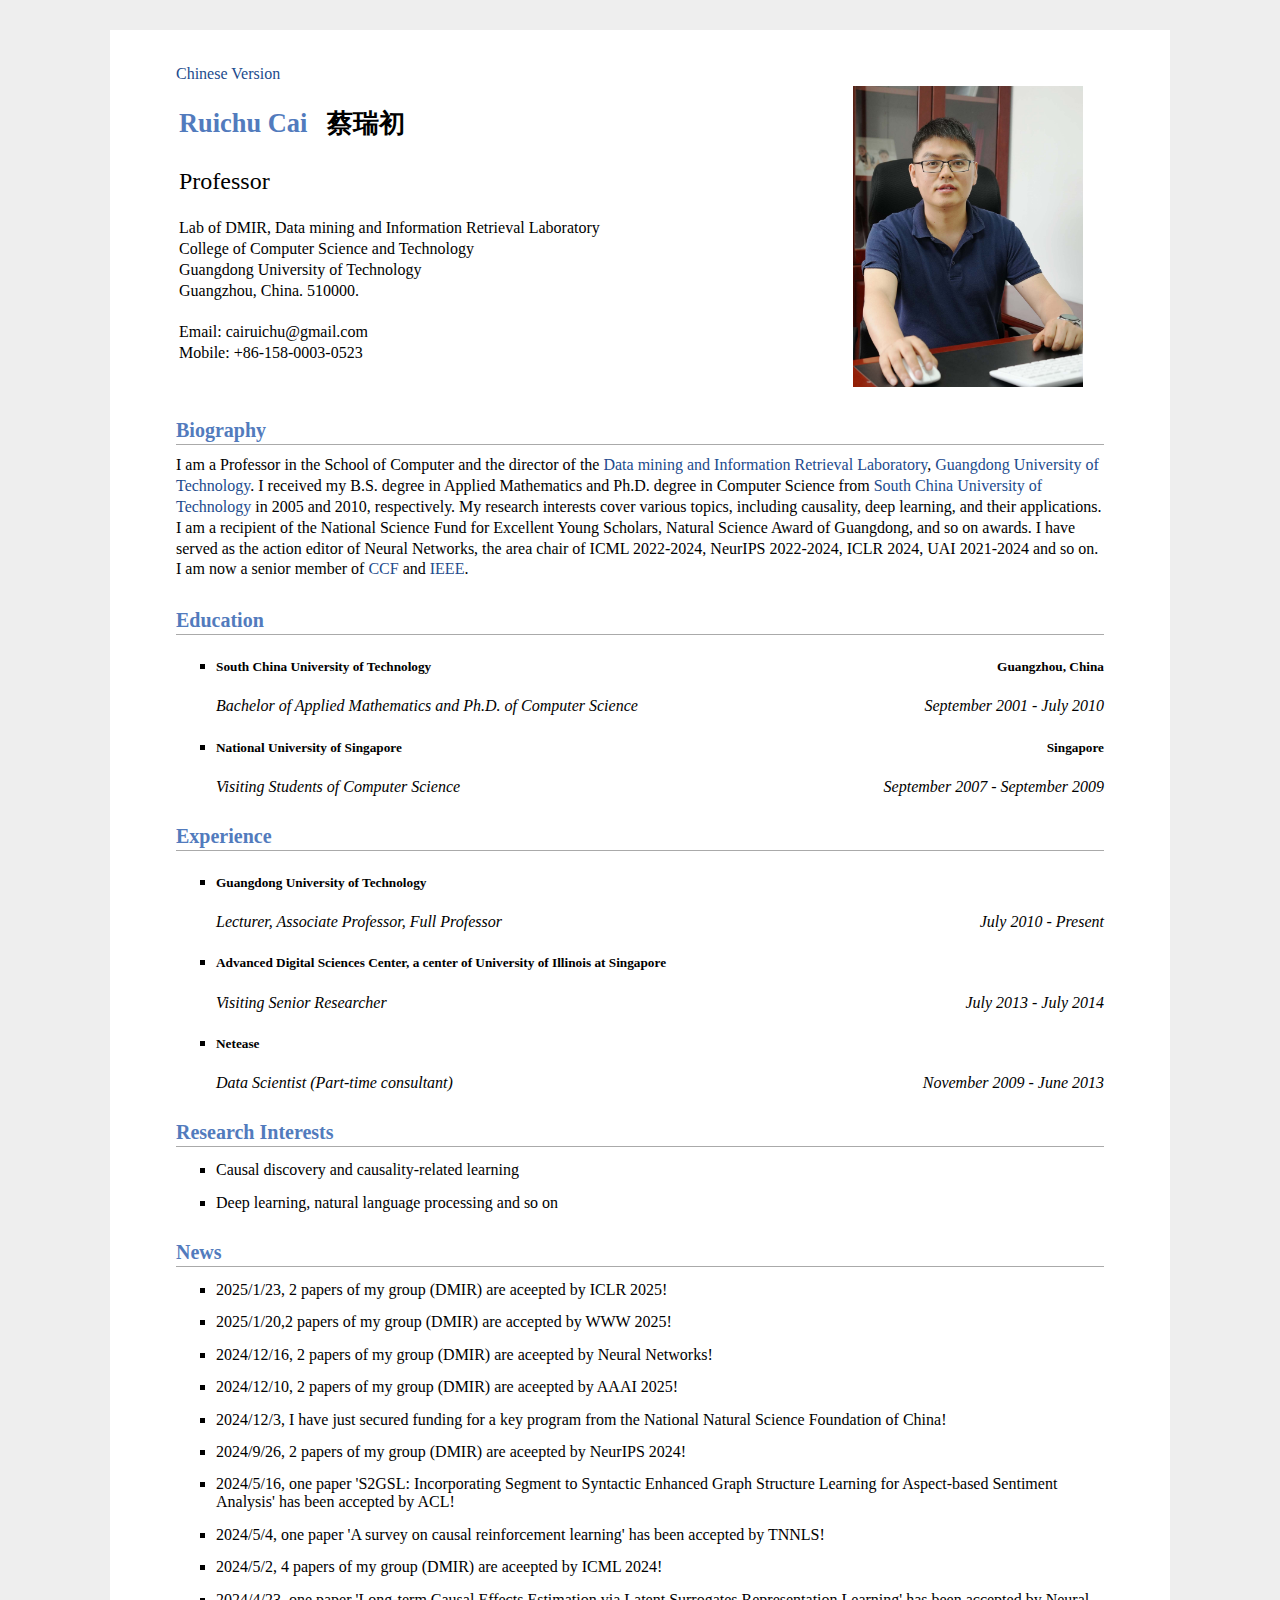
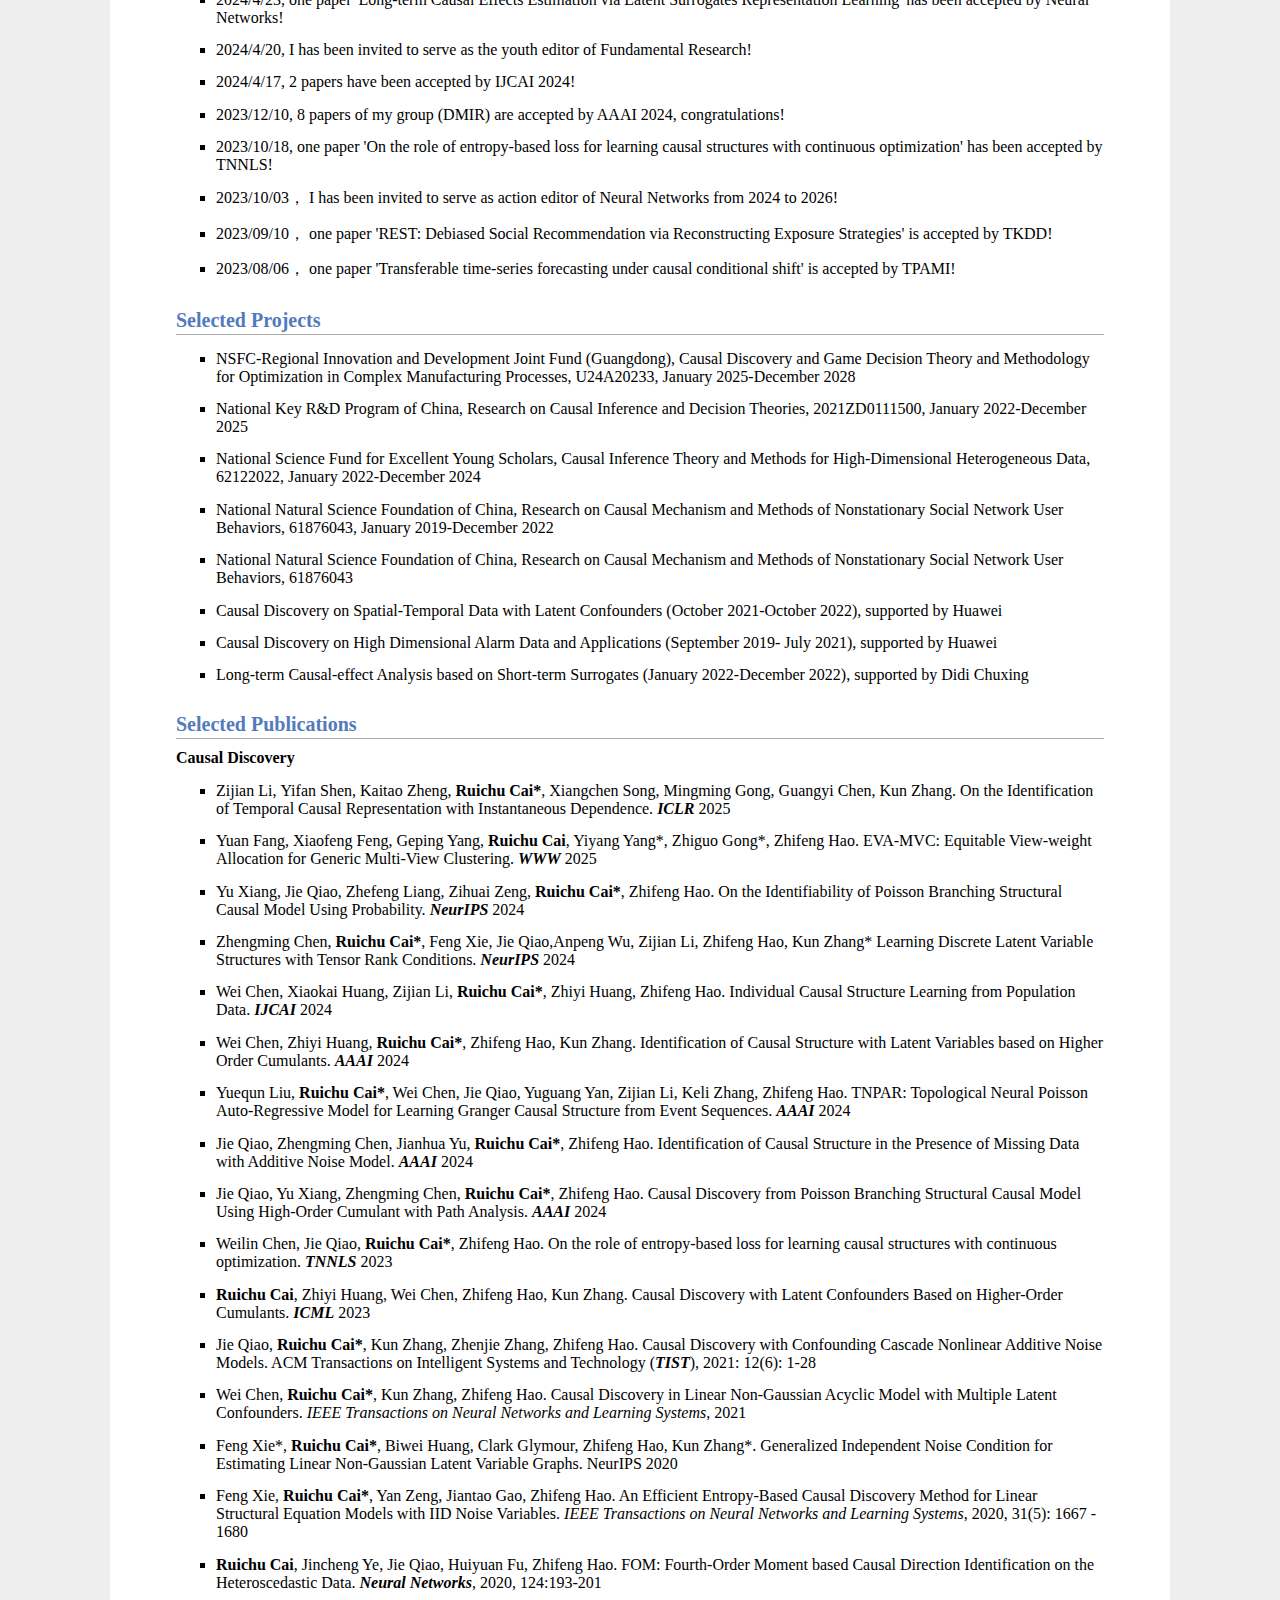
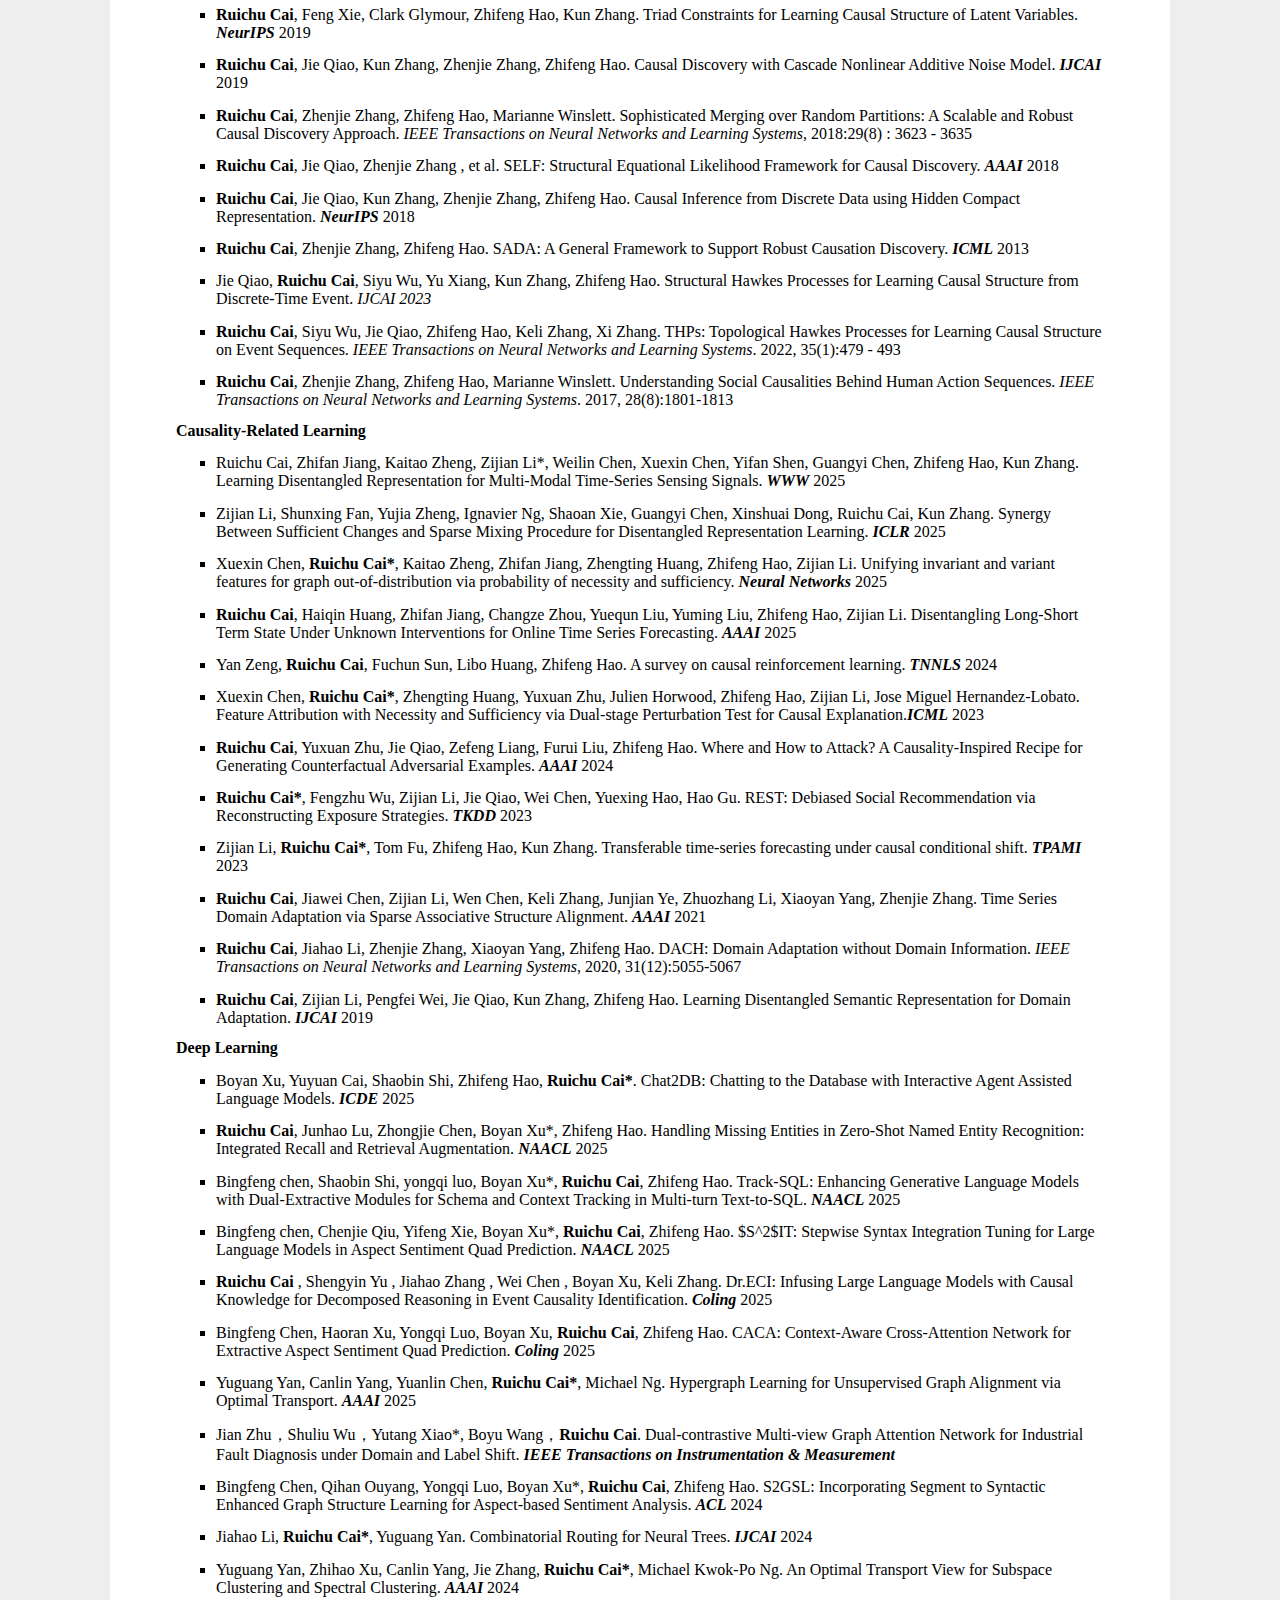
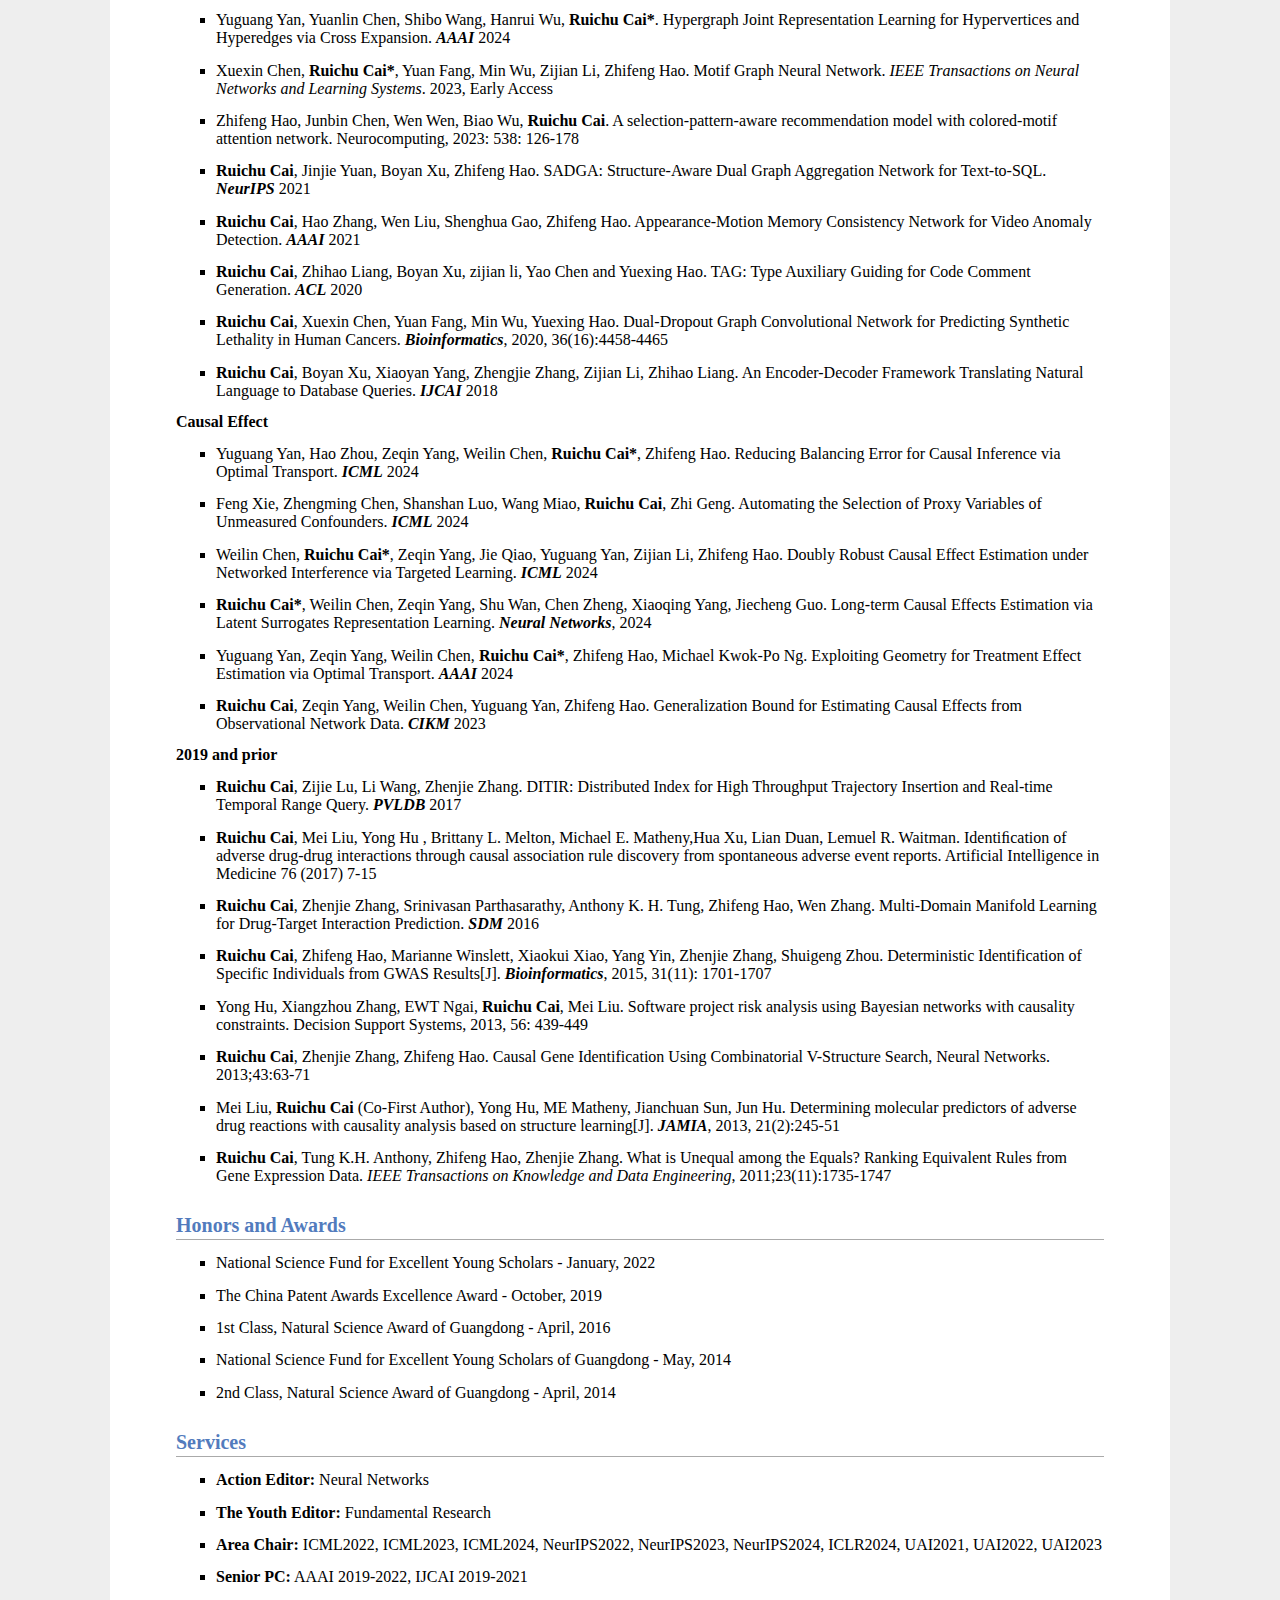
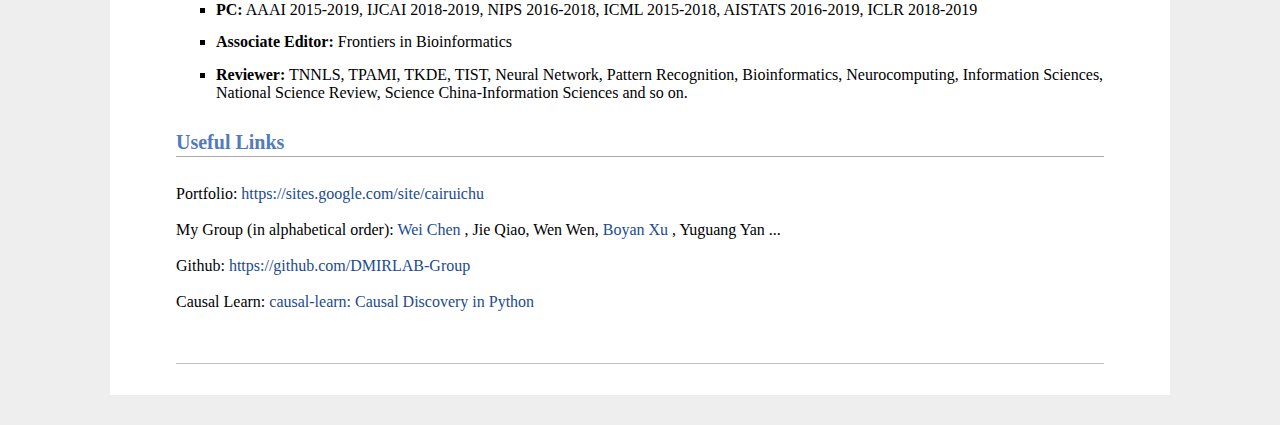
==== commit d3f2cb16: "Update index.html" ====
--- a/index.html
+++ b/index.html
@@ -127,6 +127,12 @@
 <h2>News</h2>
 <ul>
 	<li>
+2025/1/23, 2 papers of my group (DMIR) are aceepted by ICLR 2025!
+	</li>
+	<li>
+2025/1/20,2 papers of my group (DMIR) are accepted by WWW 2025!
+	</li>	
+	<li>
 2024/12/16, 2 papers of my group (DMIR) are aceepted by Neural Networks!
 	</li>
 	<li>
@@ -209,6 +215,12 @@
 
 <ul>
 	<li>
+	Zijian Li, Yifan Shen, Kaitao Zheng, <b>Ruichu Cai*</b>, Xiangchen Song, Mingming Gong, Guangyi Chen, Kun Zhang. On the Identification of Temporal Causal Representation with Instantaneous Dependence. <i><b>ICLR</b></i> 2025
+	</li>
+	<li>
+	Yuan Fang, Xiaofeng Feng, Geping Yang, <b>Ruichu Cai</b>, Yiyang Yang*, Zhiguo Gong*, Zhifeng Hao. EVA-MVC: Equitable View-weight Allocation for Generic Multi-View Clustering. <i><b>WWW</b></i> 2025
+	</li>
+	<li>
 	Yu Xiang, Jie Qiao, Zhefeng Liang, Zihuai Zeng, <b>Ruichu Cai*</b>, Zhifeng Hao. On the Identifiability of Poisson Branching Structural Causal Model Using Probability.  <i><b>NeurIPS</b></i> 2024
 	</li>
 	<li>
@@ -286,6 +298,12 @@
 <font size="3"><b>Causality-Related Learning</b></font>
 
 <ul>
+<li>
+	Ruichu Cai, Zhifan Jiang, Kaitao Zheng, Zijian Li*, Weilin Chen, Xuexin Chen, Yifan Shen, Guangyi Chen, Zhifeng Hao, Kun Zhang. Learning Disentangled Representation for Multi-Modal Time-Series Sensing Signals. <i><b>WWW</b></i> 2025
+</li>
+	<li>
+	Zijian Li, Shunxing Fan, Yujia Zheng, Ignavier Ng, Shaoan Xie, Guangyi Chen, Xinshuai Dong, Ruichu Cai, Kun Zhang. Synergy Between Sufficient Changes and Sparse Mixing Procedure for Disentangled Representation Learning. <i><b>ICLR</b></i> 2025	 
+	</li>	
 	<li>
 	Xuexin Chen, <b>Ruichu Cai*</b>, Kaitao Zheng, Zhifan Jiang, Zhengting Huang, Zhifeng Hao, Zijian Li. Unifying invariant and variant features for graph out-of-distribution via probability of necessity and sufficiency. <i><b>Neural Networks</b></i> 2025
 		</li>
@@ -323,6 +341,20 @@
 <font size="3"><b>Deep Learning</b></font>
 
 <ul>
+<li>
+	Boyan Xu, Yuyuan Cai, Shaobin Shi, Zhifeng Hao, <b>Ruichu Cai*</b>. Chat2DB: Chatting to the Database with Interactive Agent Assisted Language Models. <i><b>ICDE</b></i> 2025
+</li>
+	
+<li>
+	<b>Ruichu Cai</b>, Junhao Lu, Zhongjie Chen, Boyan Xu*, Zhifeng Hao. Handling Missing Entities in Zero-Shot Named Entity Recognition: Integrated Recall and Retrieval Augmentation. <i><b>NAACL</b></i> 2025
+</li>
+<li>
+	Bingfeng chen, Shaobin Shi, yongqi luo, Boyan Xu*, <b>Ruichu Cai</b>, Zhifeng Hao. Track-SQL: Enhancing Generative Language Models with Dual-Extractive Modules for Schema and Context Tracking in Multi-turn Text-to-SQL. <i><b>NAACL</b></i> 2025
+</li>
+<li>
+	Bingfeng chen, Chenjie Qiu, Yifeng Xie, Boyan Xu*, <b>Ruichu Cai</b>, Zhifeng Hao. $S^2$IT: Stepwise Syntax Integration Tuning for Large Language Models in Aspect Sentiment Quad Prediction. <i><b>NAACL</b></i> 2025
+</li>
+	
 <li>
 <b>Ruichu Cai</b> , Shengyin Yu , Jiahao Zhang , Wei Chen , Boyan Xu, Keli Zhang. Dr.ECI: Infusing Large Language Models with Causal Knowledge for Decomposed Reasoning in Event Causality Identification. <i><b>Coling</b></i> 2025
 </li>
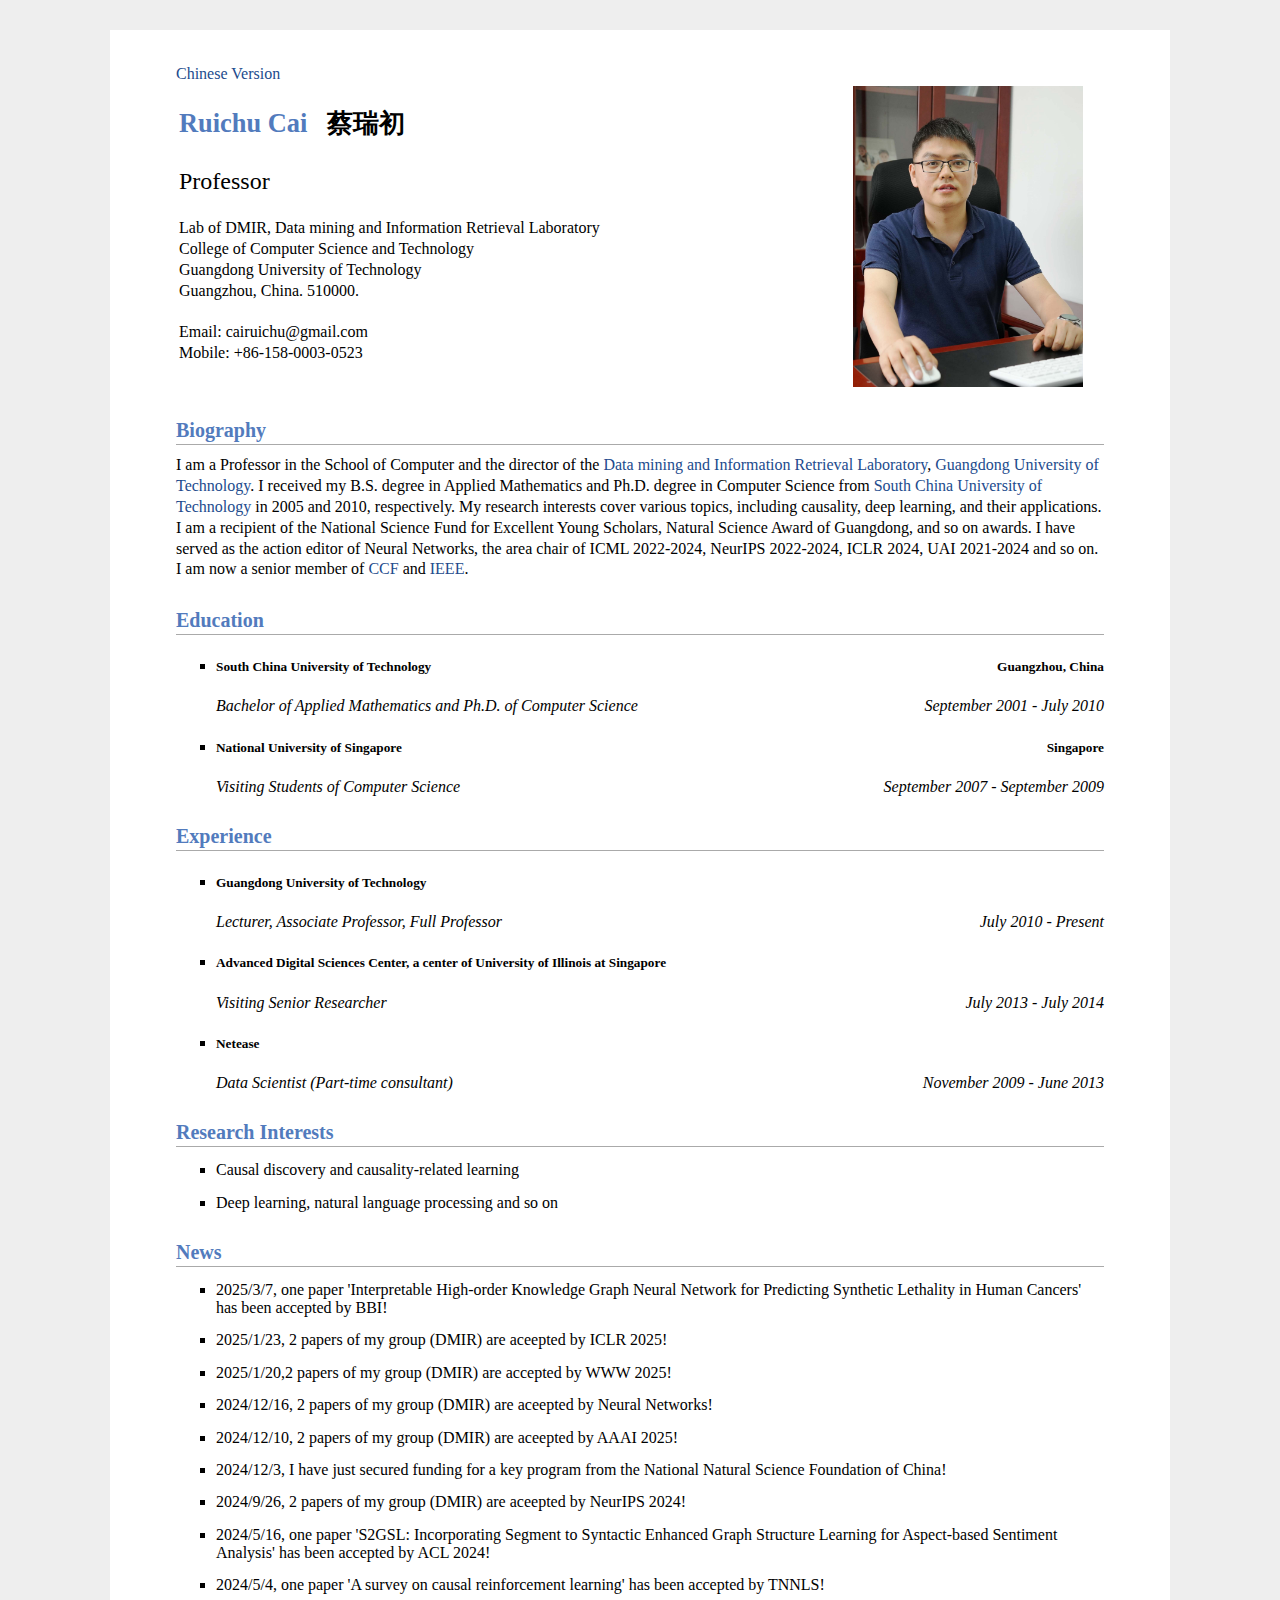
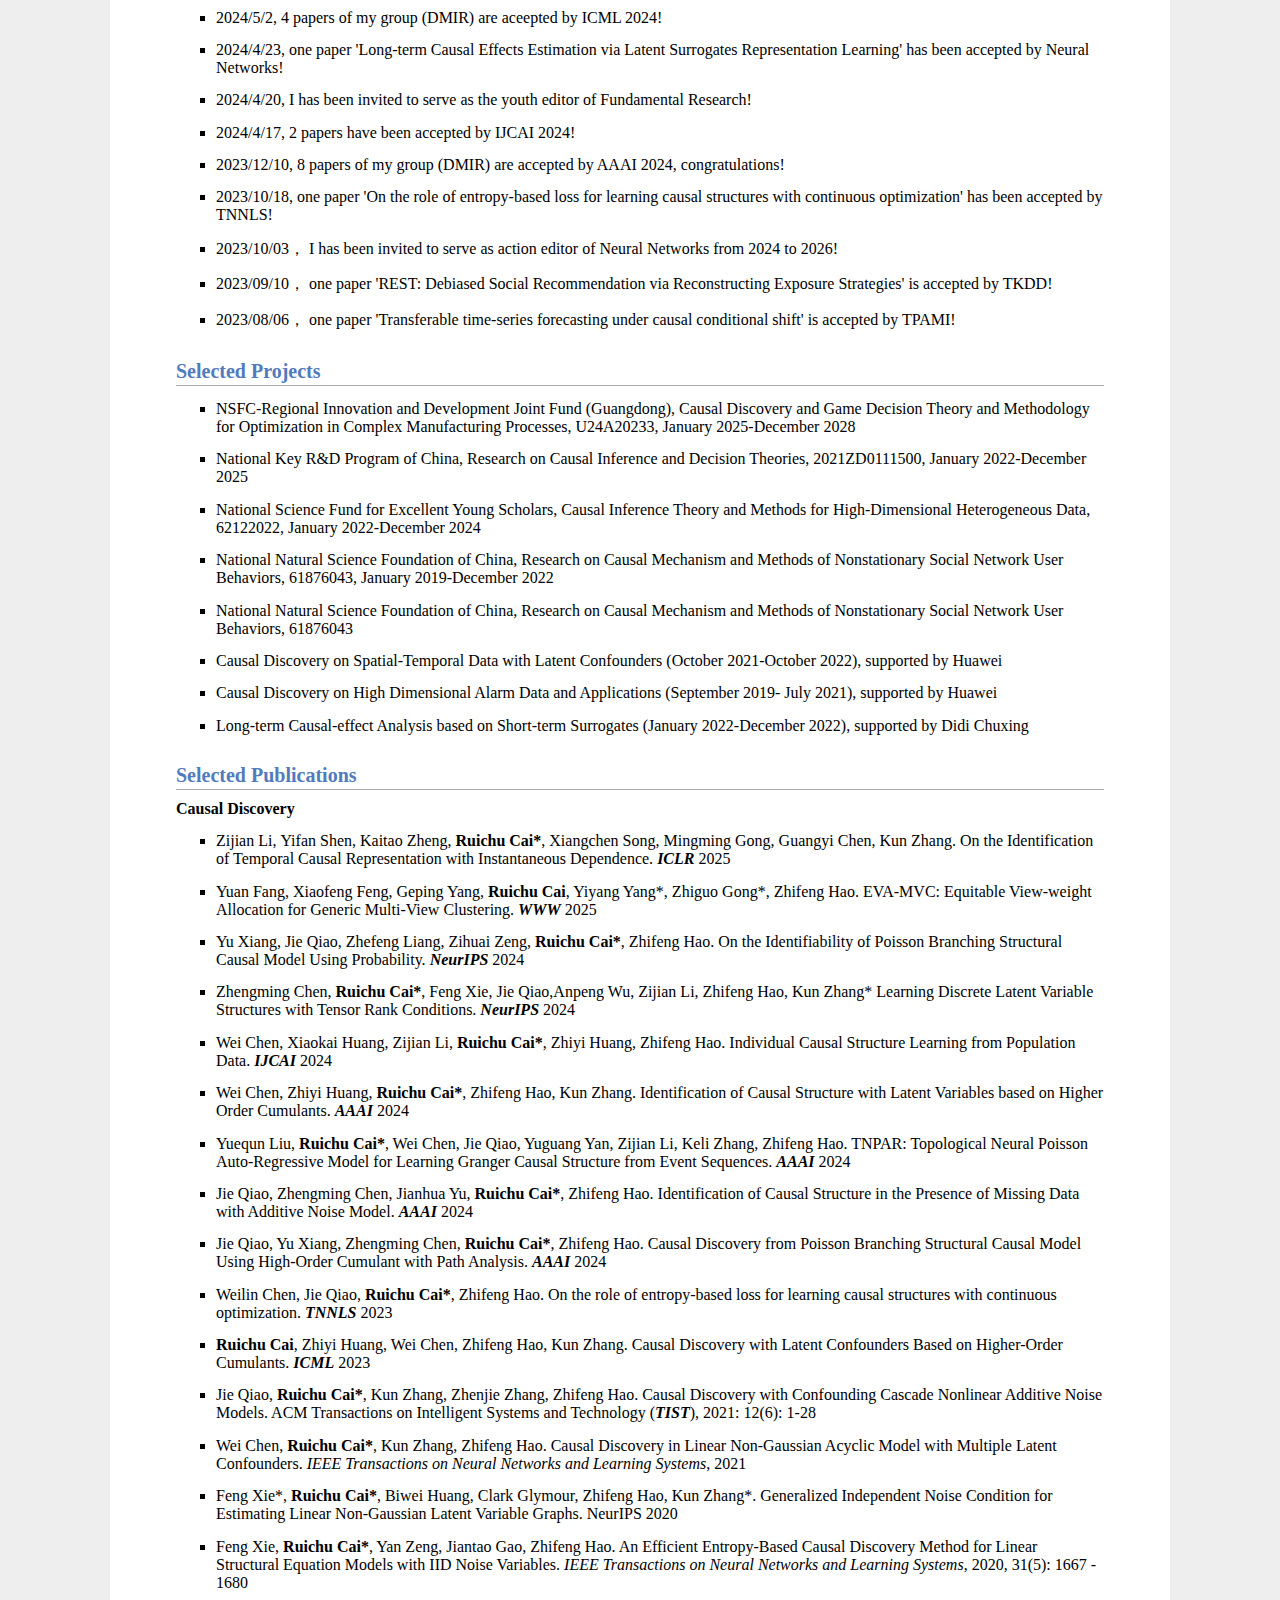
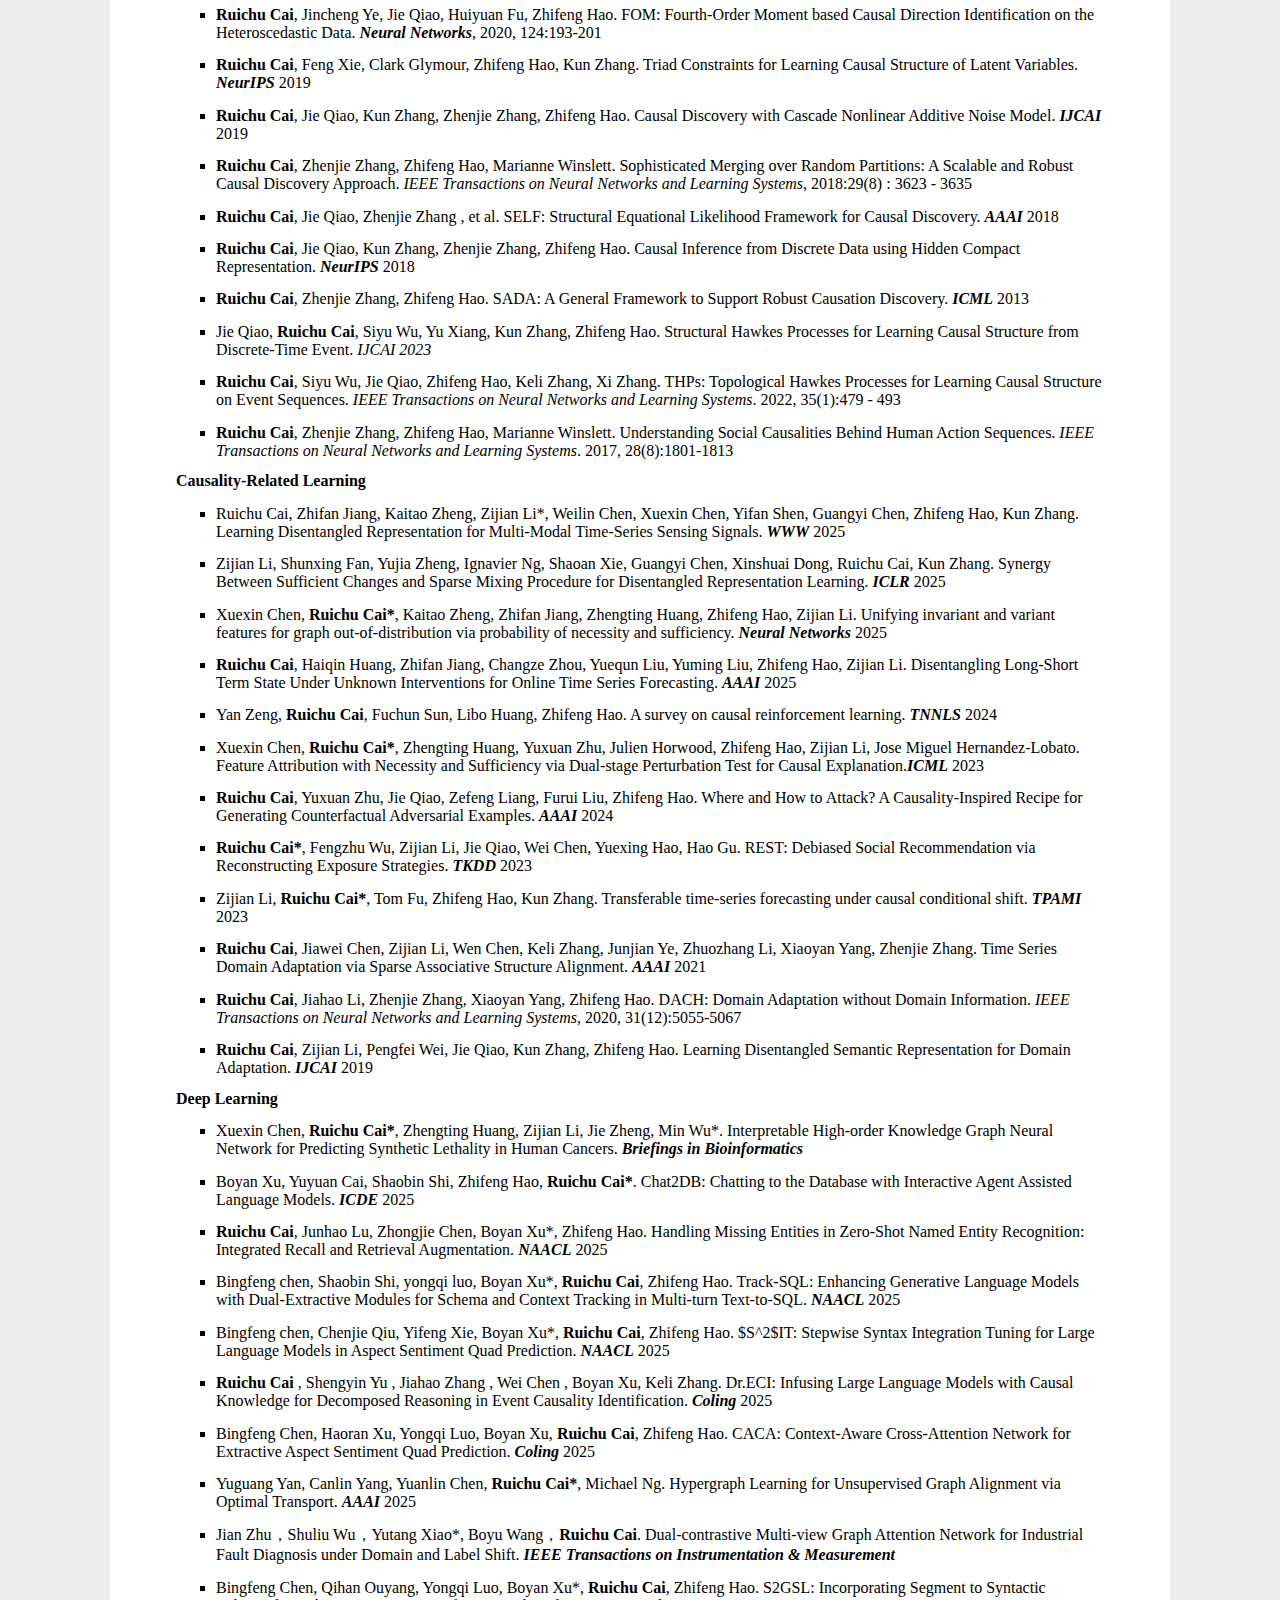
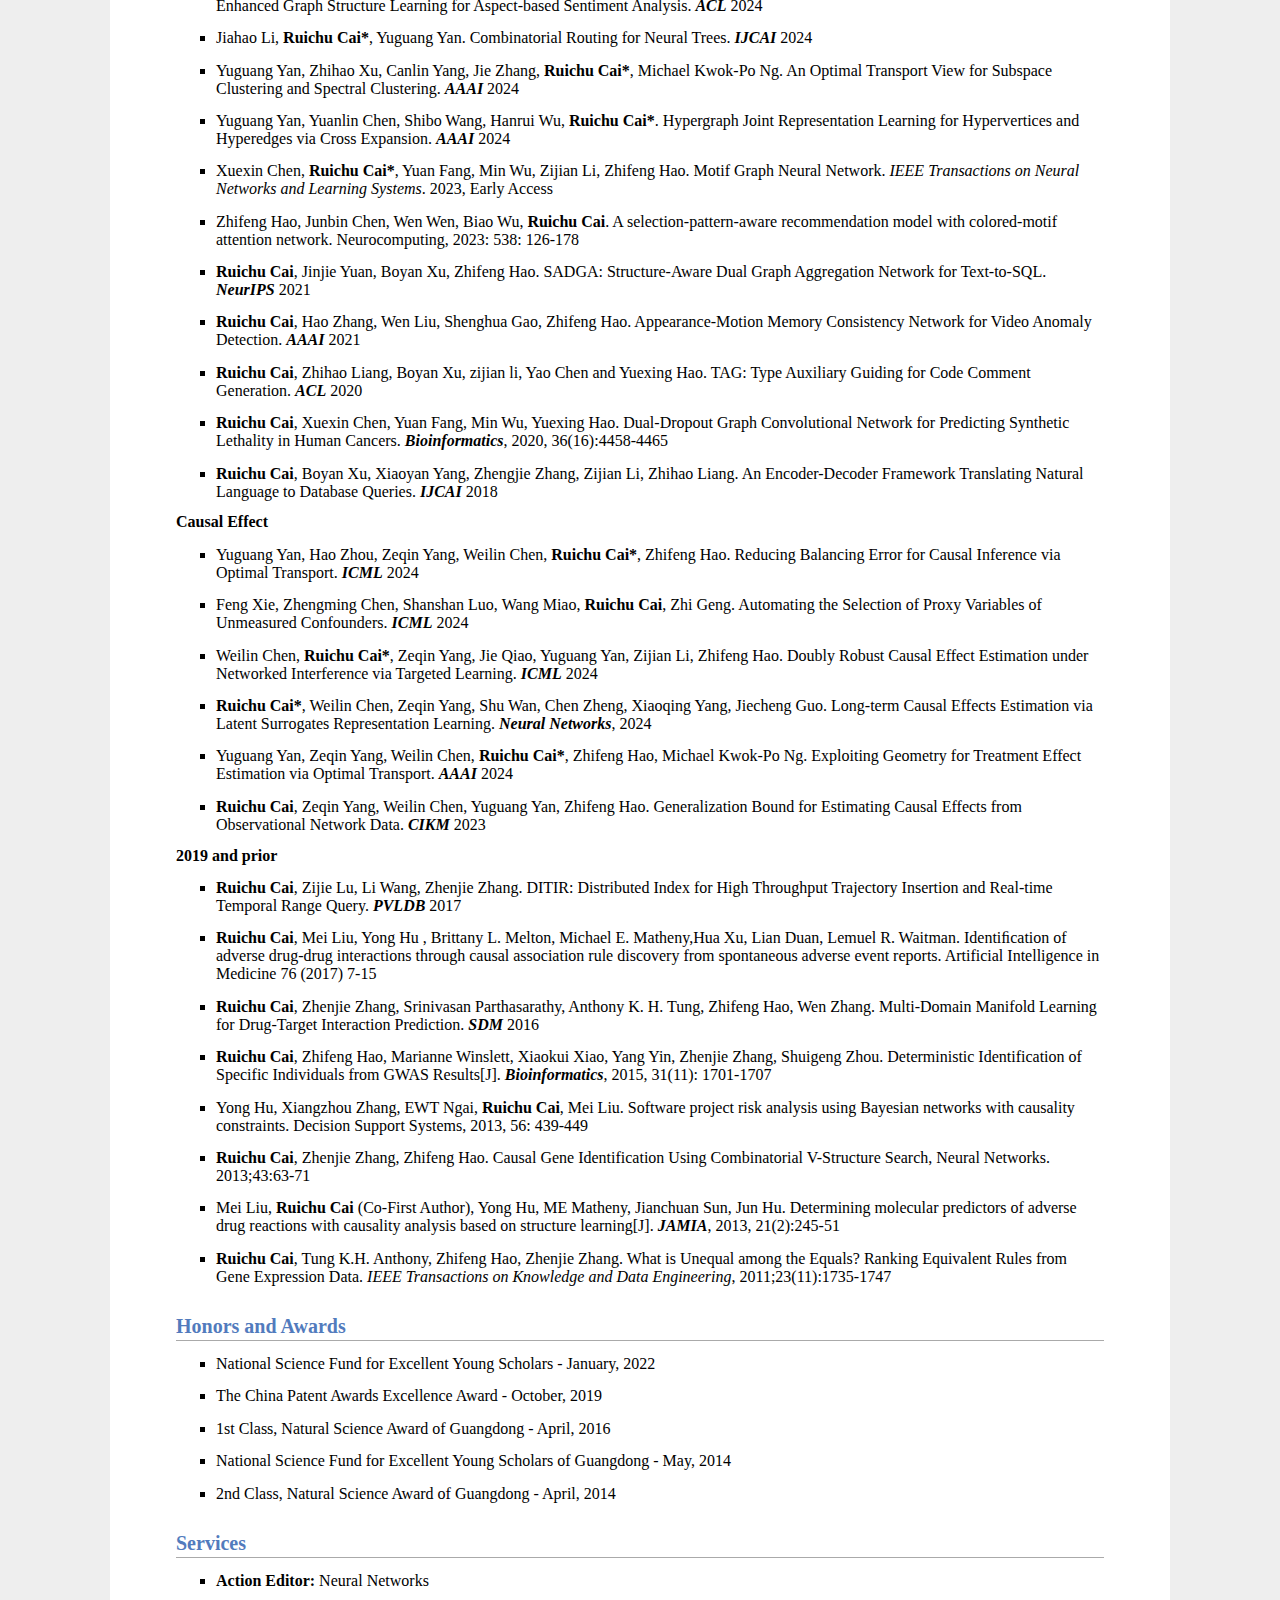
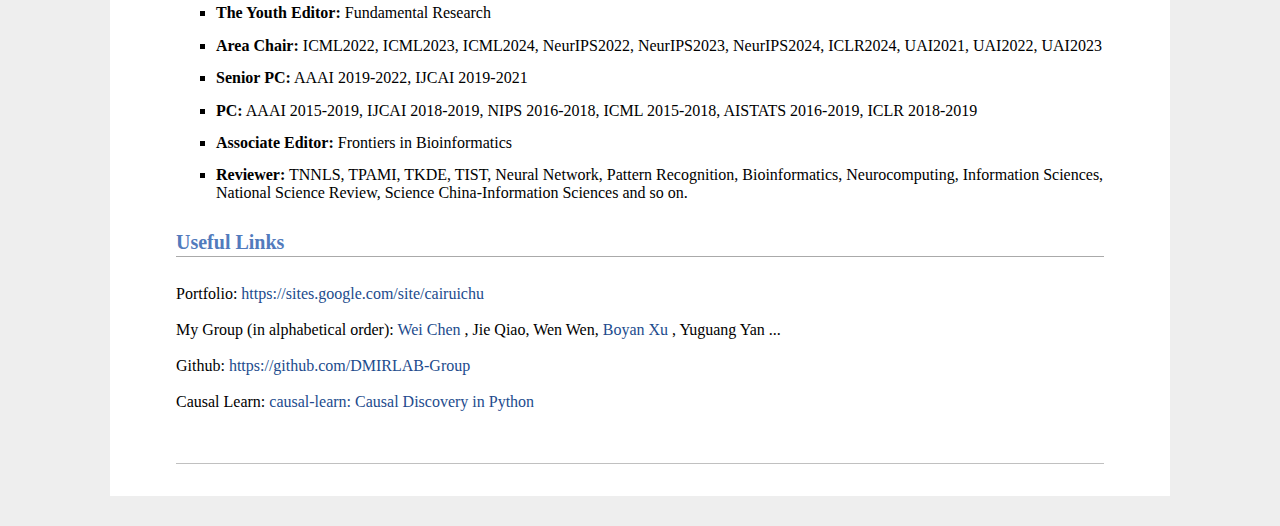
==== commit b9175dbb: "Update index.html" ====
--- a/index.html
+++ b/index.html
@@ -127,6 +127,9 @@
 <h2>News</h2>
 <ul>
 	<li>
+2025/3/7, one paper 'Interpretable High-order Knowledge Graph Neural Network for Predicting Synthetic Lethality in Human Cancers' has been accepted by BBI!
+	</li>
+	<li>
 2025/1/23, 2 papers of my group (DMIR) are aceepted by ICLR 2025!
 	</li>
 	<li>
@@ -145,7 +148,7 @@
 2024/9/26, 2 papers of my group (DMIR) are aceepted by NeurIPS 2024!
 	</li>
 	<li>
-2024/5/16, one paper 'S2GSL: Incorporating Segment to Syntactic Enhanced Graph Structure Learning for Aspect-based Sentiment Analysis' has been accepted by ACL!
+2024/5/16, one paper 'S2GSL: Incorporating Segment to Syntactic Enhanced Graph Structure Learning for Aspect-based Sentiment Analysis' has been accepted by ACL 2024!
 	<li>
 2024/5/4, one paper 'A survey on causal reinforcement learning' has been accepted by TNNLS!
 	</li>
@@ -341,6 +344,9 @@
 <font size="3"><b>Deep Learning</b></font>
 
 <ul>
+<li>
+	Xuexin Chen, <b>Ruichu Cai*</b>, Zhengting Huang, Zijian Li, Jie Zheng, Min Wu*. Interpretable High-order Knowledge Graph Neural Network for Predicting Synthetic Lethality in Human Cancers. <i><b>Briefings in Bioinformatics</b></i>
+</li>	
 <li>
 	Boyan Xu, Yuyuan Cai, Shaobin Shi, Zhifeng Hao, <b>Ruichu Cai*</b>. Chat2DB: Chatting to the Database with Interactive Agent Assisted Language Models. <i><b>ICDE</b></i> 2025
 </li>
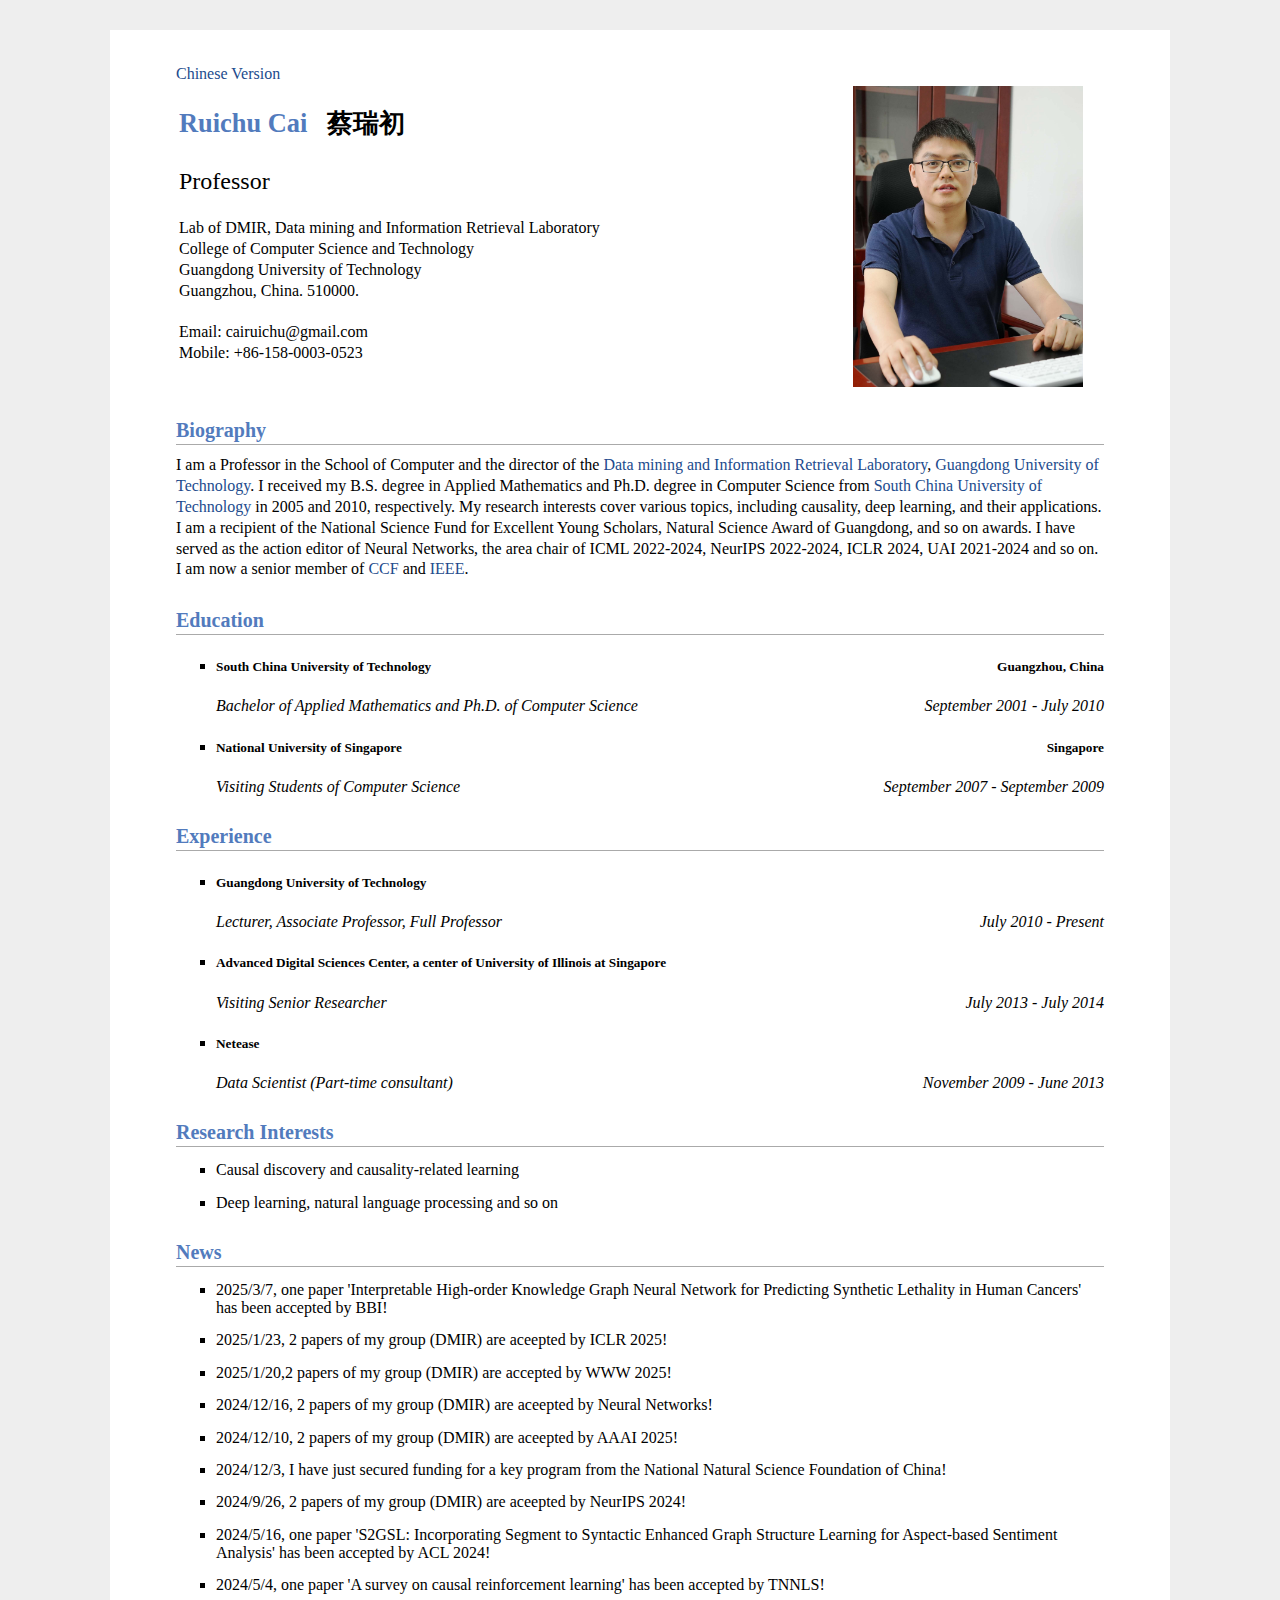
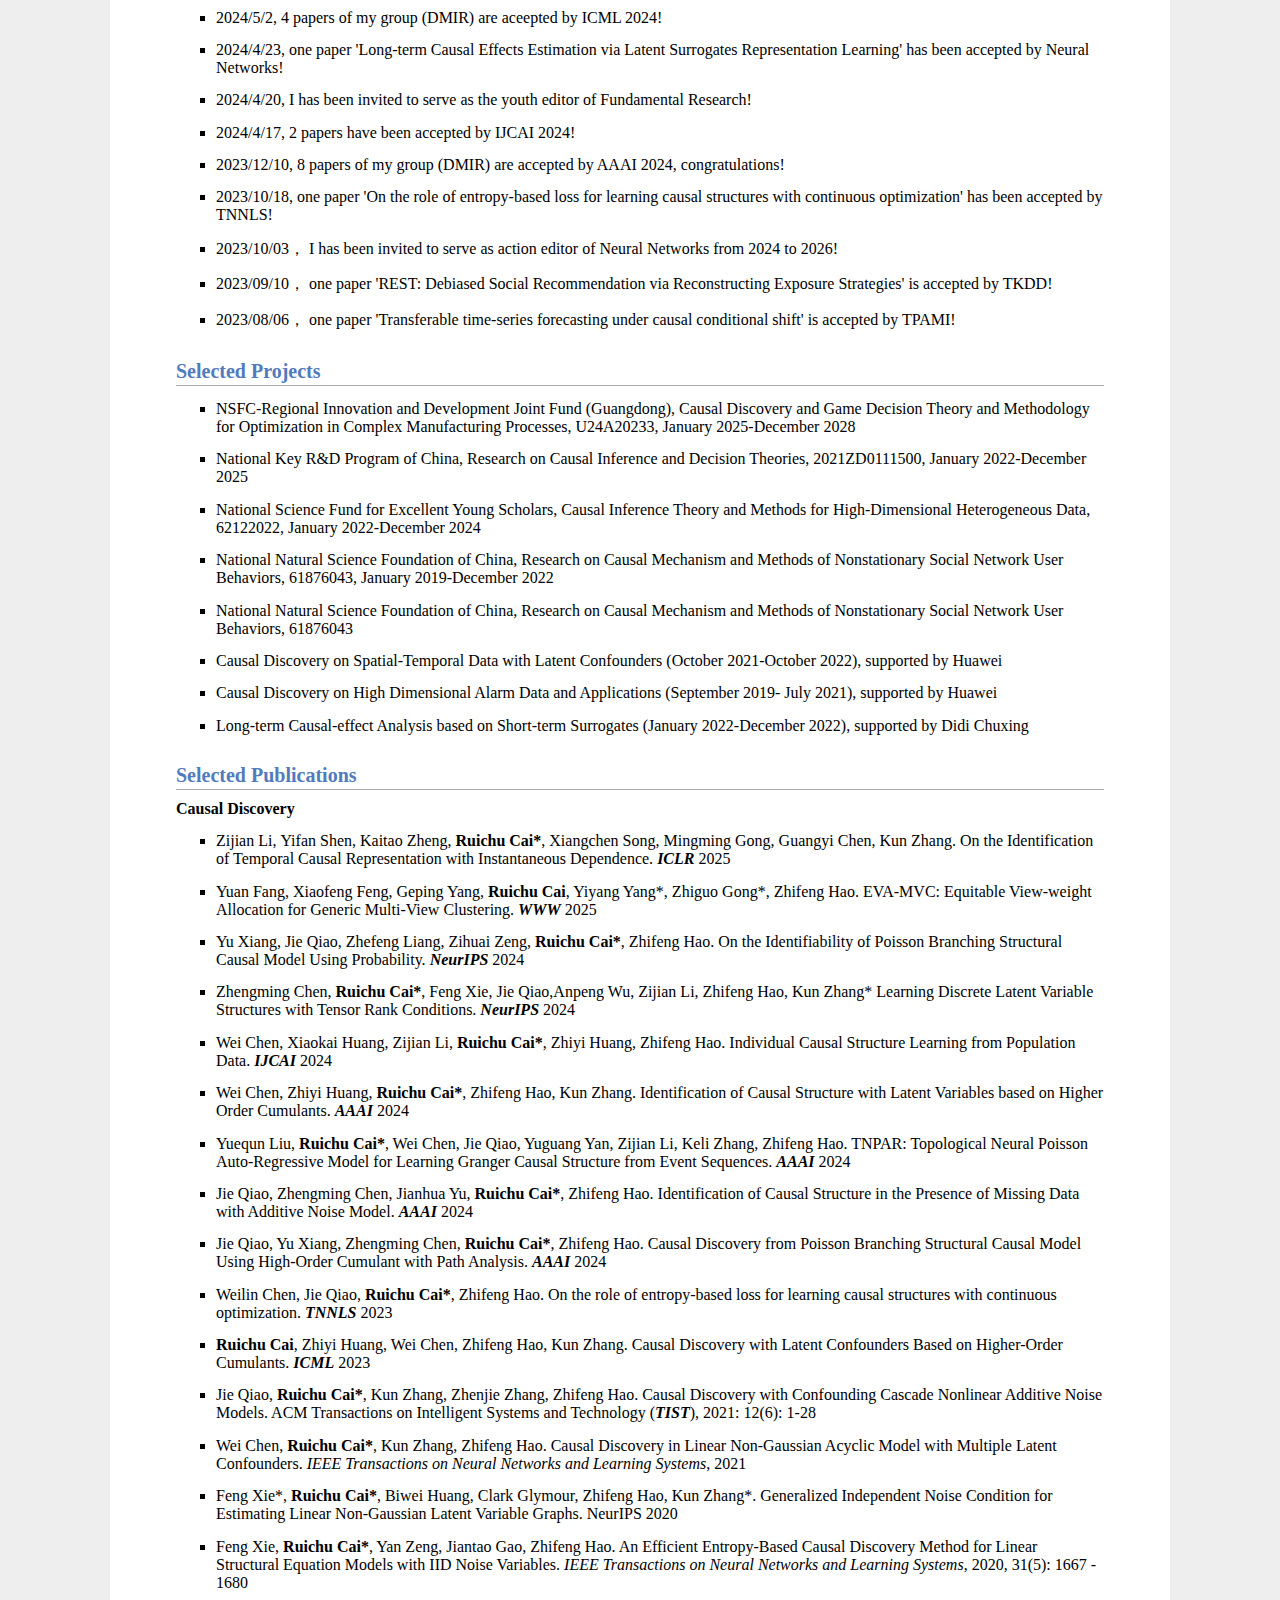
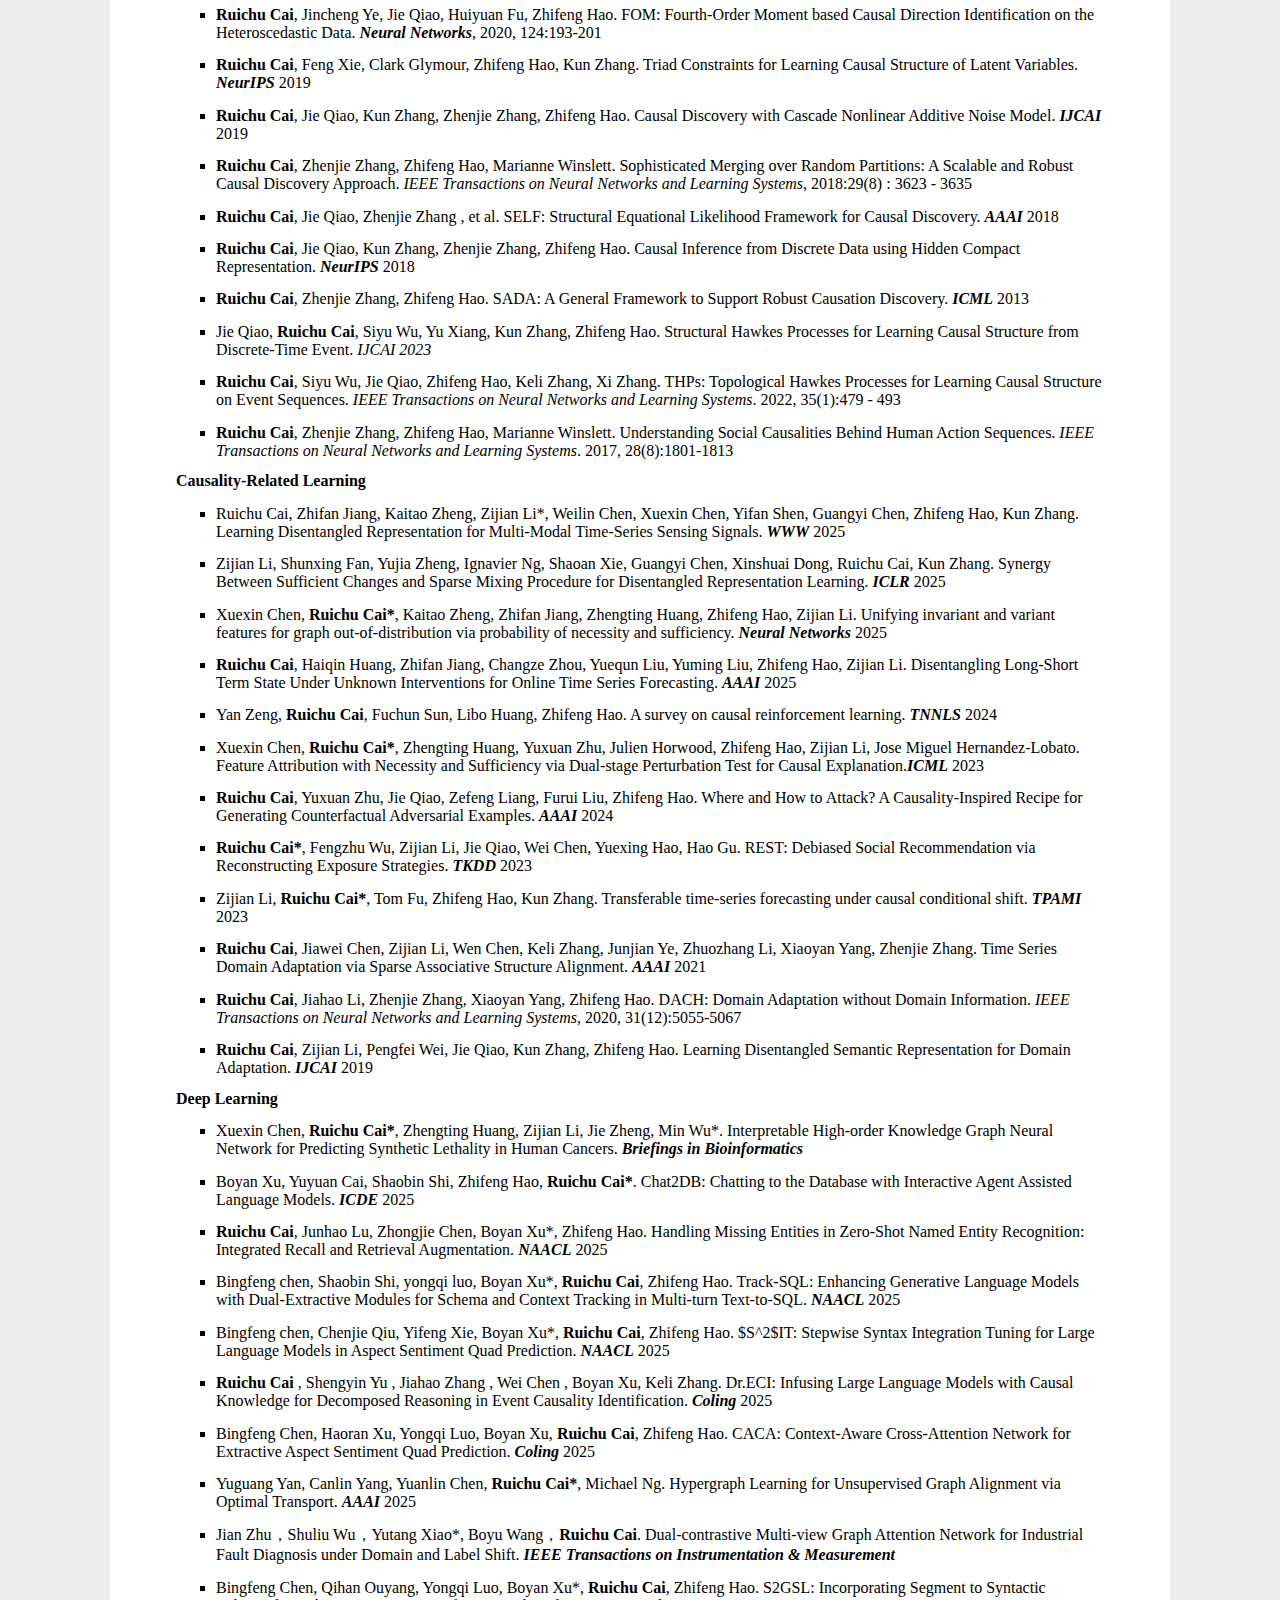
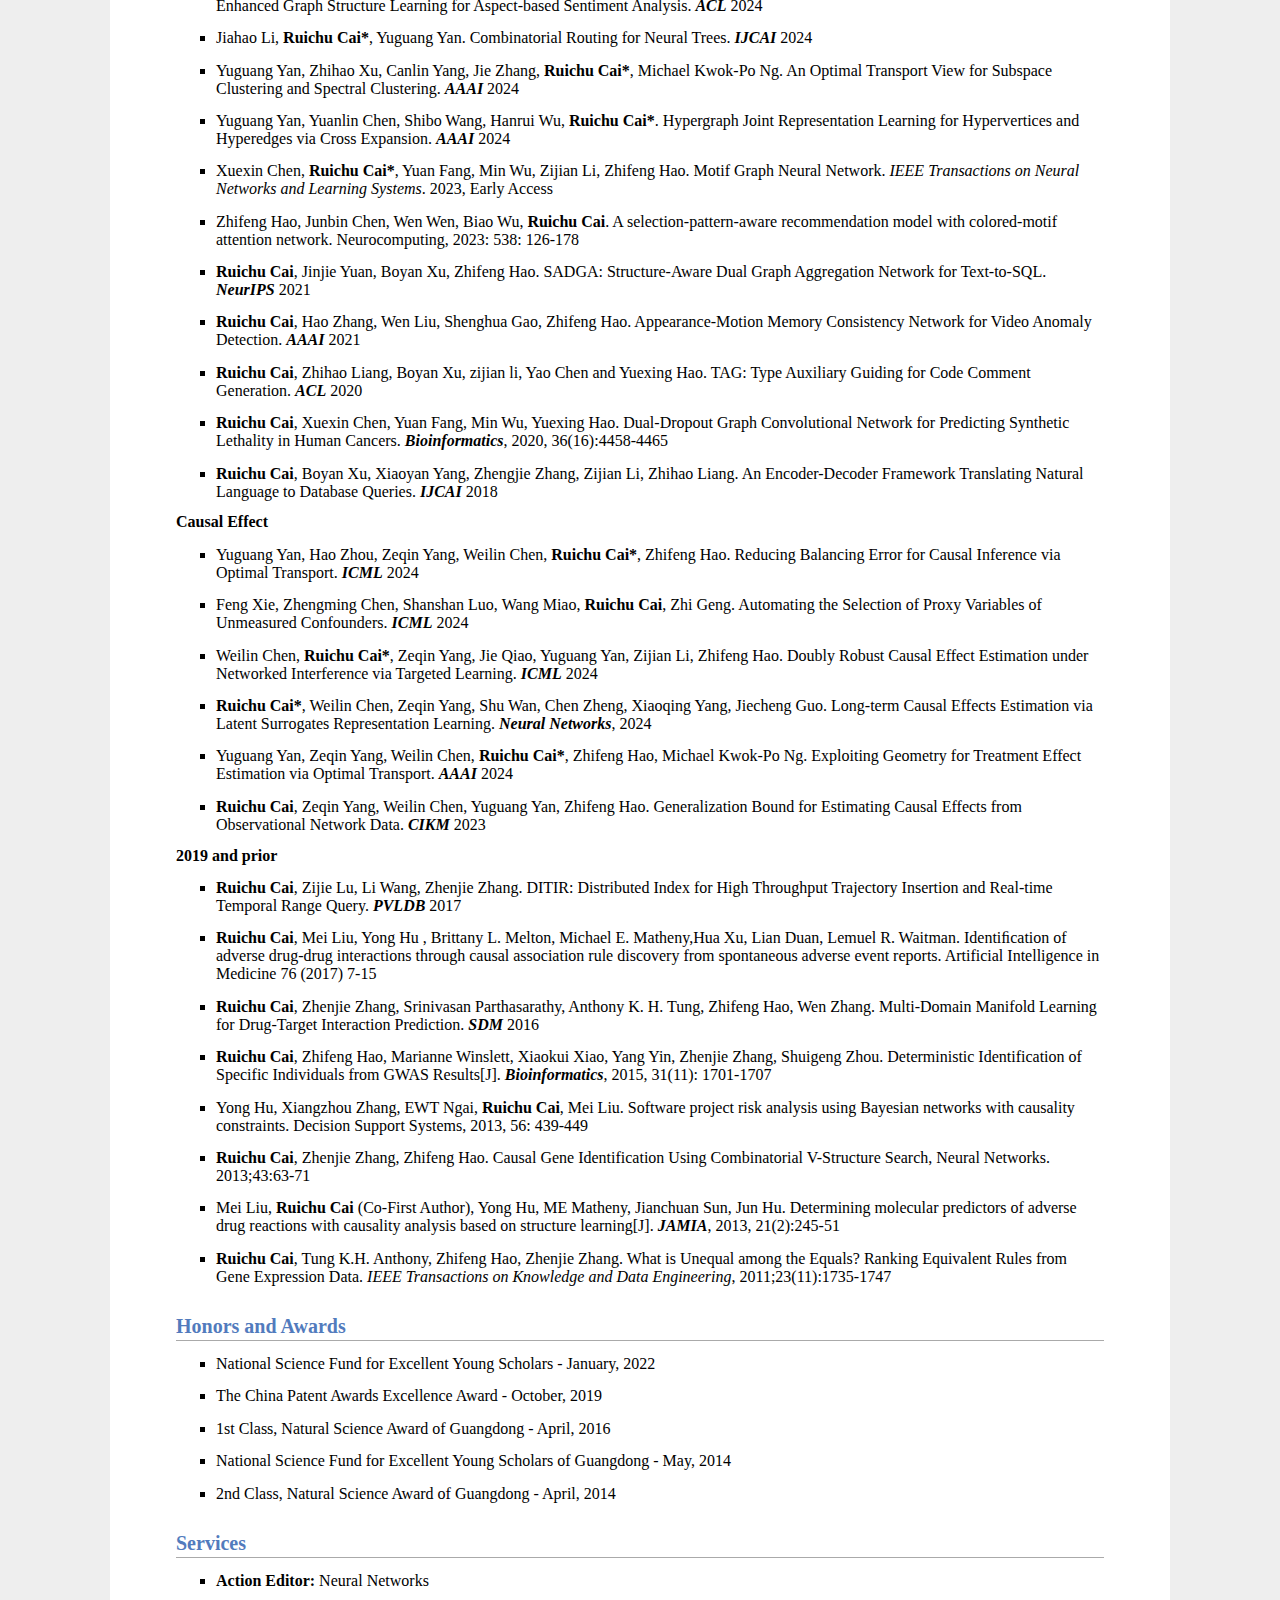
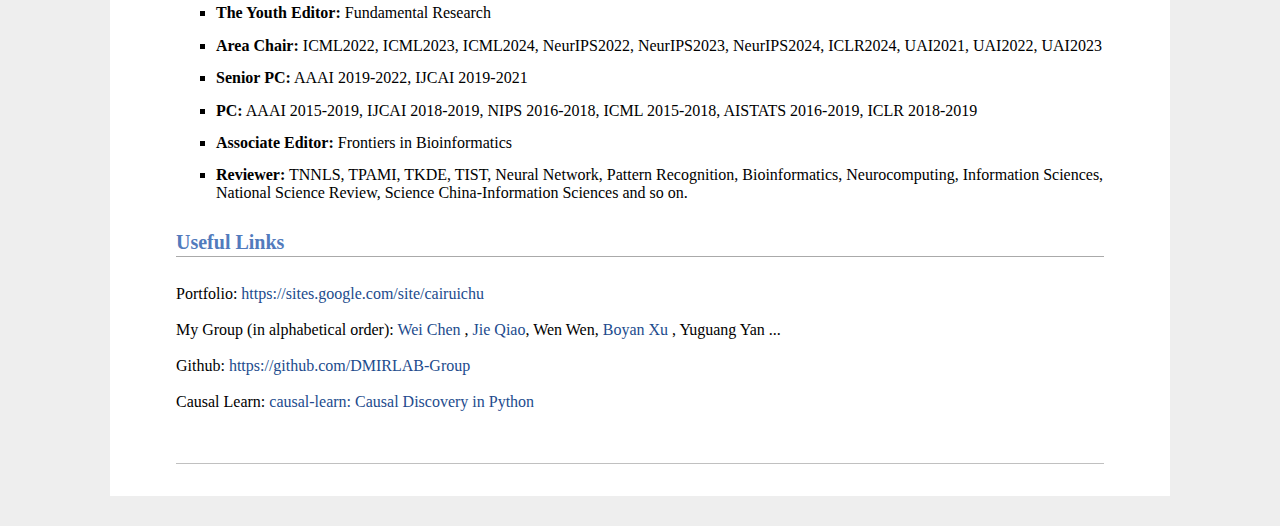
==== commit 8d273911: "Update index.html" ====
--- a/index.html
+++ b/index.html
@@ -514,7 +514,7 @@
 Portfolio:  <a href="https://sites.google.com/site/cairuichu">https://sites.google.com/site/cairuichu </a>
 <br>
 <br>
-My Group (in alphabetical order):   <a href="https://chenweidelight.github.io/">Wei Chen </a>, Jie Qiao, Wen Wen, <a href="https://boyanxu1.github.io/">Boyan Xu </a>, Yuguang Yan ... 
+My Group (in alphabetical order):   <a href="https://chenweidelight.github.io/">Wei Chen </a>, <a href="https://jie-qiao.github.io/">Jie Qiao</a>, Wen Wen, <a href="https://boyanxu1.github.io/">Boyan Xu </a>, Yuguang Yan ... 
 <br>	
 <br>
 Github: <a href="https://github.com/DMIRLAB-Group">https://github.com/DMIRLAB-Group
